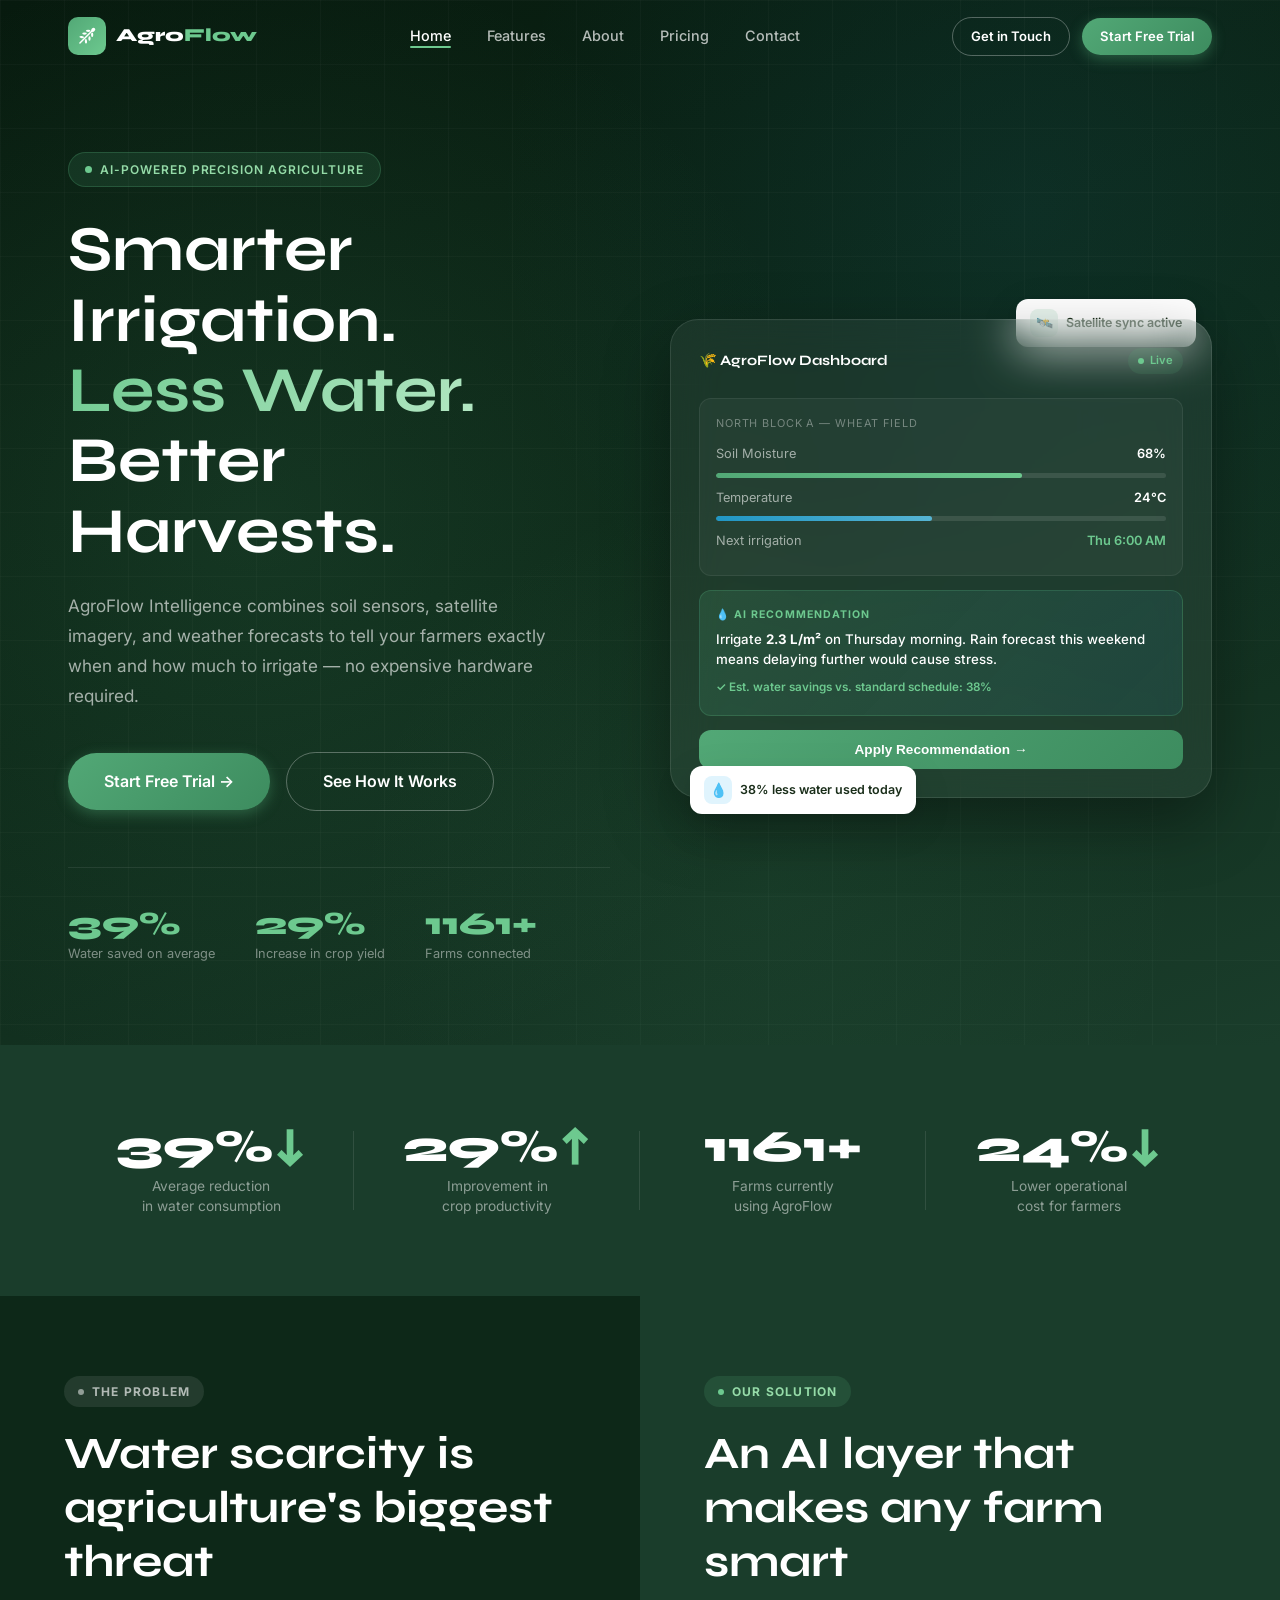
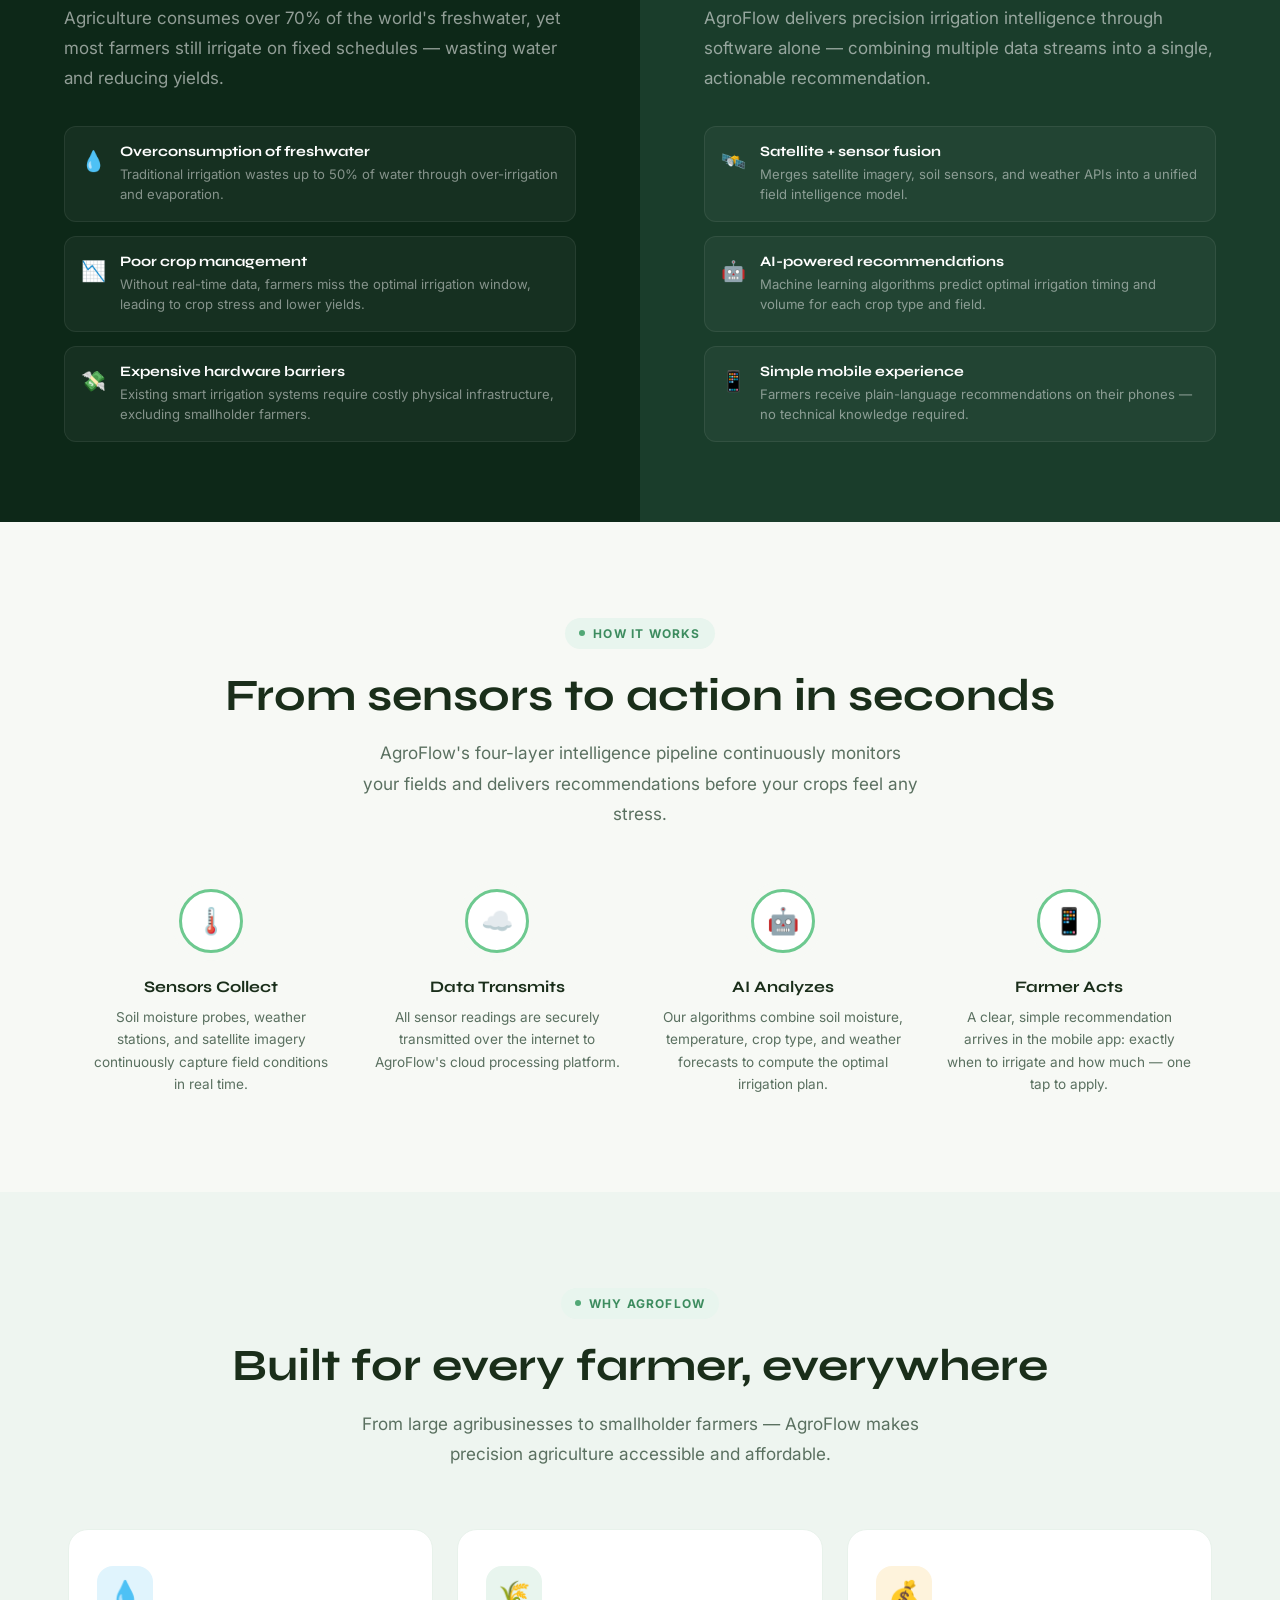
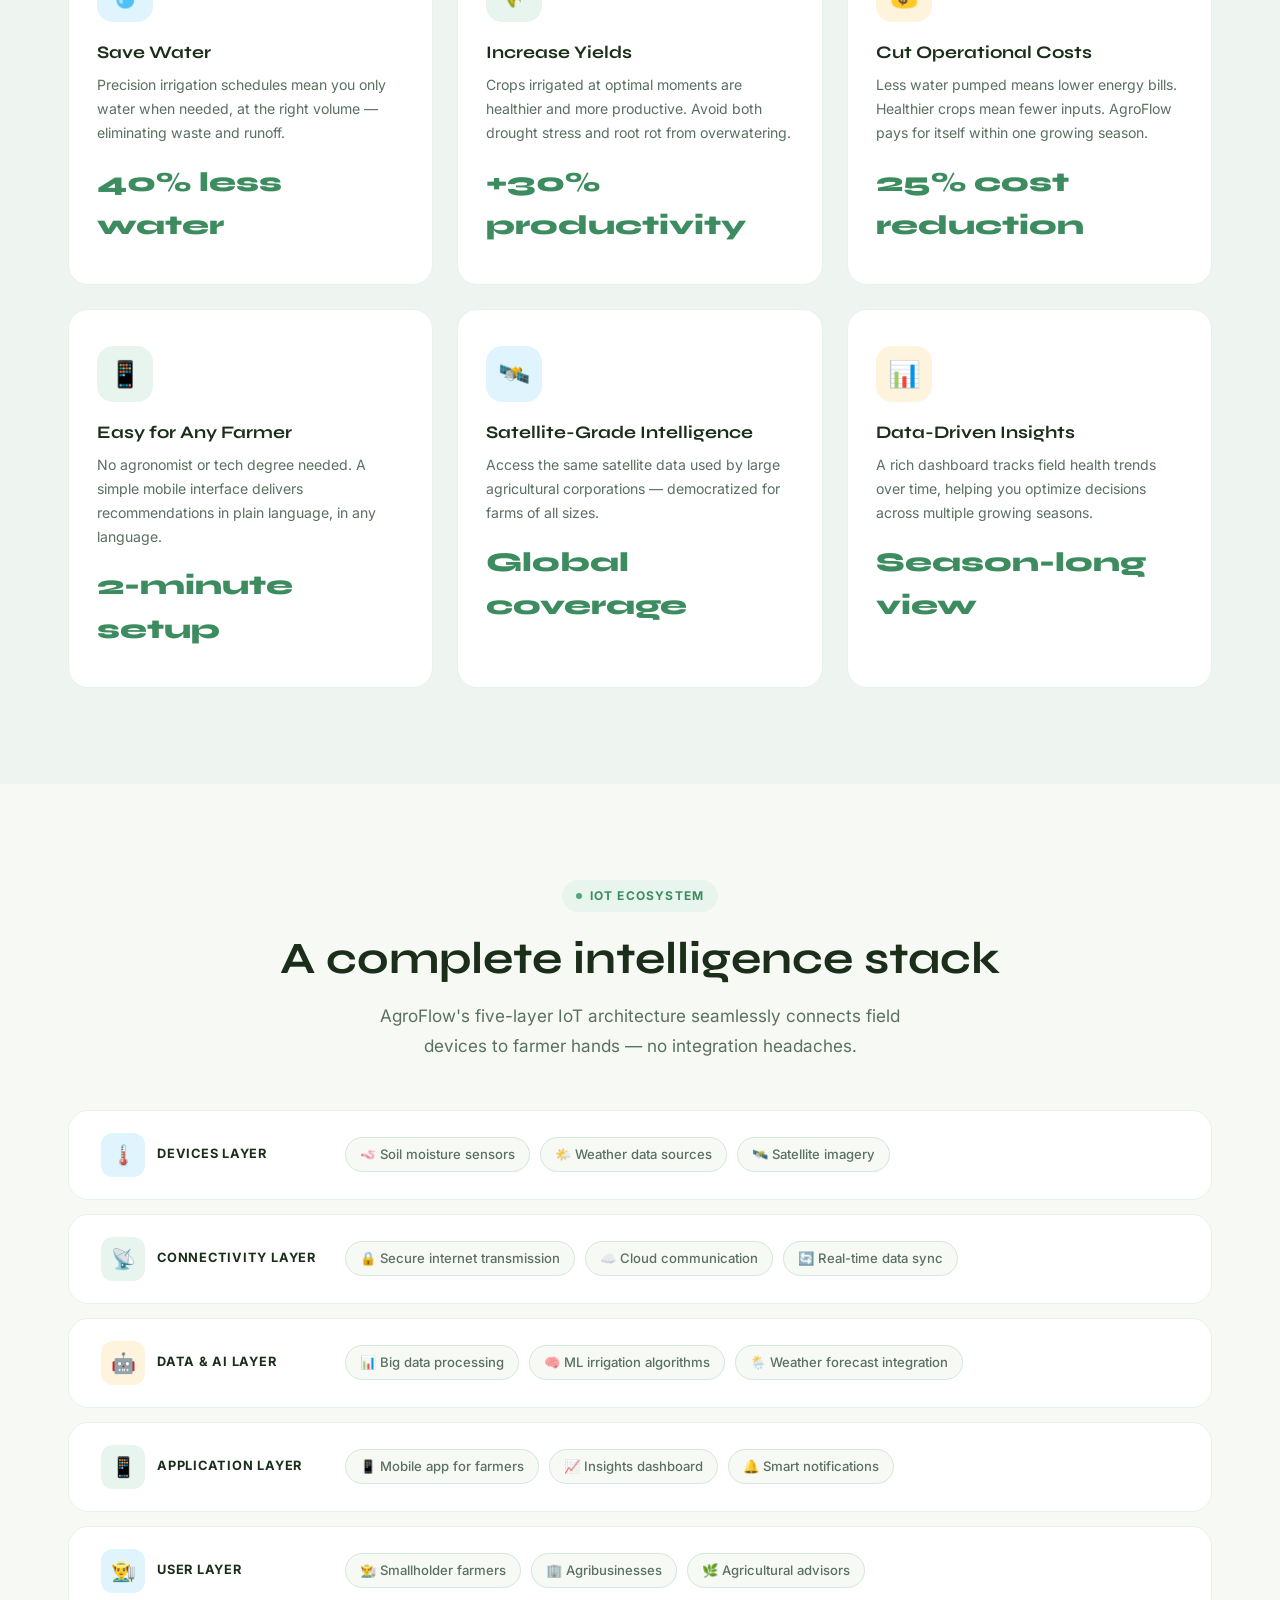
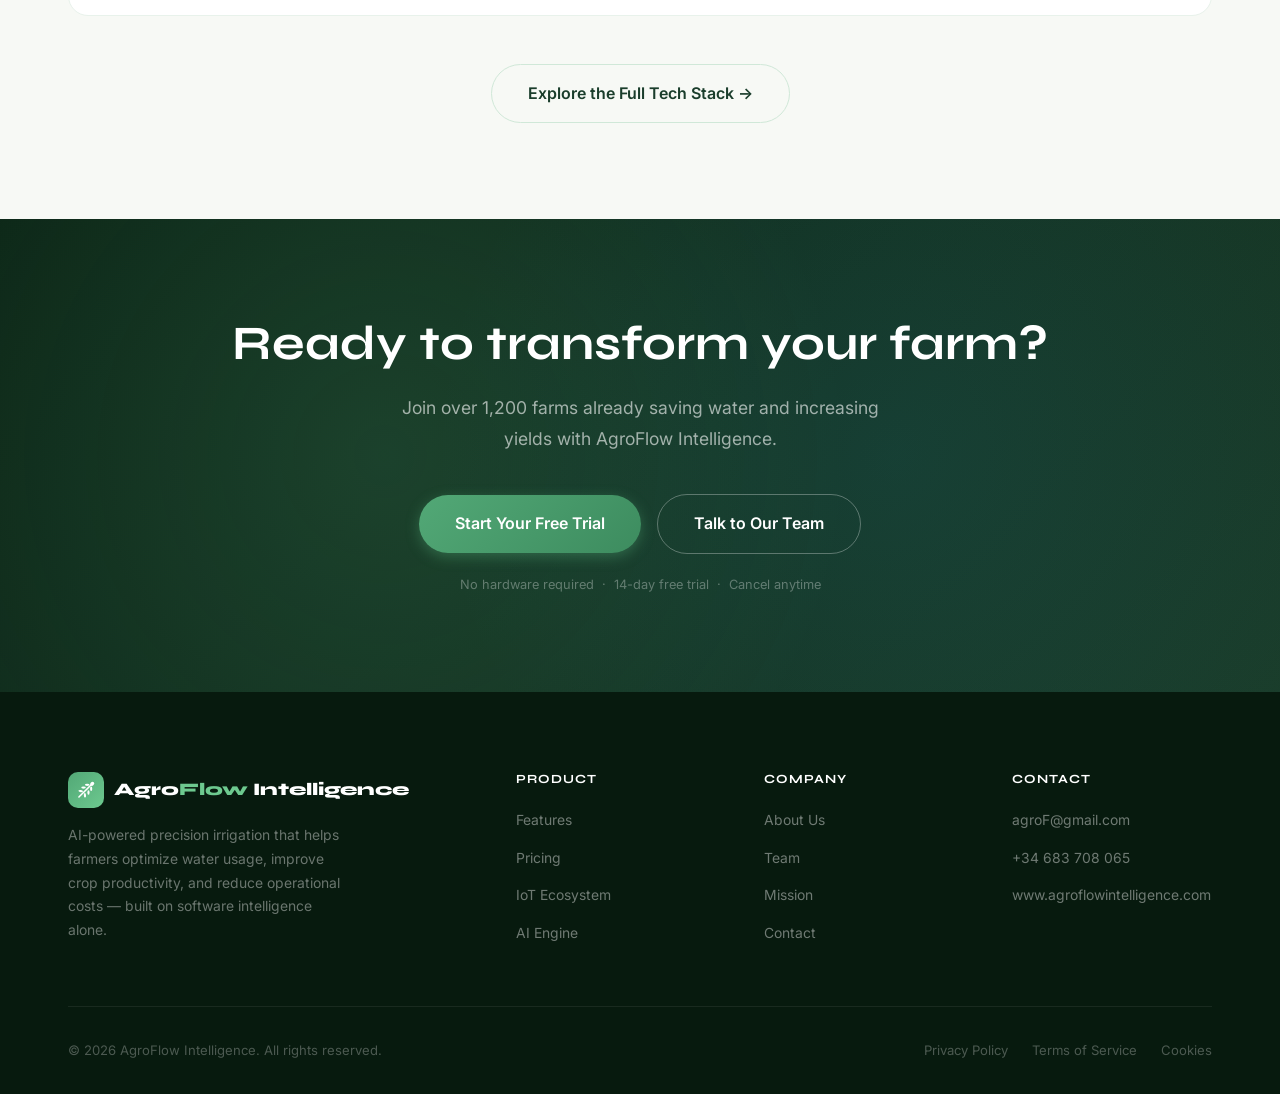
==== index.html @ 47505738 "Add no-cache headers to prevent stale browser caching" ====
<!DOCTYPE html>
<html lang="en">
<head>
  <meta charset="UTF-8" />
  <meta name="viewport" content="width=device-width, initial-scale=1.0" />
  <title>AgroFlow Intelligence — Smarter Irrigation, Better Harvests</title>
  <meta name="description" content="AgroFlow Intelligence uses AI, soil sensors, satellite data and weather forecasts to tell farmers exactly when and how much to irrigate — saving water and maximizing yields." />
  <meta http-equiv="Cache-Control" content="no-cache, no-store, must-revalidate" />
  <meta http-equiv="Pragma" content="no-cache" />
  <meta http-equiv="Expires" content="0" />
  <link rel="preconnect" href="https://fonts.googleapis.com" />
  <link rel="preconnect" href="https://fonts.gstatic.com" crossorigin />
  <link href="https://fonts.googleapis.com/css2?family=Syne:wght@700;800&family=Inter:wght@400;500;600;700&display=swap" rel="stylesheet" />
  <link rel="stylesheet" href="css/main.css" />
  <link rel="stylesheet" href="css/responsive.css" />
</head>
<body>

  <!-- NAVBAR -->
  <nav class="navbar" id="navbar">
    <div class="nav-inner">
      <a href="index.html" class="nav-logo">
        <div class="nav-logo-icon"><svg width="20" height="22" viewBox="0 0 20 22" fill="none" xmlns="http://www.w3.org/2000/svg"><g transform="rotate(45 10 11)"><line x1="10" y1="21" x2="10" y2="3" stroke="white" stroke-width="1.5" stroke-linecap="round"/><ellipse cx="10" cy="2.2" rx="1.8" ry="2.2" fill="white"/><ellipse cx="7.2" cy="6.5" rx="2.3" ry="1.1" transform="rotate(-45 7.2 6.5)" fill="white"/><ellipse cx="12.8" cy="6.5" rx="2.3" ry="1.1" transform="rotate(45 12.8 6.5)" fill="white"/><ellipse cx="6.5" cy="11" rx="2.3" ry="1.1" transform="rotate(-45 6.5 11)" fill="white"/><ellipse cx="13.5" cy="11" rx="2.3" ry="1.1" transform="rotate(45 13.5 11)" fill="white"/><ellipse cx="7" cy="15.5" rx="2.3" ry="1.1" transform="rotate(-40 7 15.5)" fill="white"/><ellipse cx="13" cy="15.5" rx="2.3" ry="1.1" transform="rotate(40 13 15.5)" fill="white"/></g></svg></div>
        <span class="nav-logo-text">Agro<span>Flow</span></span>
      </a>
      <ul class="nav-links" id="nav-links">
        <li><a href="index.html" class="active">Home</a></li>
        <li><a href="pages/features.html">Features</a></li>
        <li><a href="pages/about.html">About</a></li>
        <li><a href="pages/pricing.html">Pricing</a></li>
        <li><a href="pages/contact.html">Contact</a></li>
      </ul>
      <div class="nav-actions">
        <a href="pages/contact.html" class="btn btn-outline btn-sm">Get in Touch</a>
        <a href="pages/pricing.html" class="btn btn-primary btn-sm">Start Free Trial</a>
        <button class="nav-menu-toggle" id="menu-toggle" aria-label="Toggle menu" aria-expanded="false">
          <span></span><span></span><span></span>
        </button>
      </div>
    </div>
  </nav>

  <!-- HERO -->
  <section class="hero">
    <div class="hero-grid-bg"></div>
    <div class="hero-inner">

      <!-- Left: Copy -->
      <div class="hero-content">
        <div class="hero-badge">
          <span class="hero-badge-dot"></span>
          AI-Powered Precision Agriculture
        </div>
        <h1 class="hero-title">
          Smarter Irrigation.<br/>
          <span class="highlight">Less Water.</span><br/>
          Better Harvests.
        </h1>
        <p class="hero-subtitle">
          AgroFlow Intelligence combines soil sensors, satellite imagery, and weather forecasts
          to tell your farmers exactly when and how much to irrigate — no expensive hardware required.
        </p>
        <div class="hero-actions">
          <a href="pages/pricing.html" class="btn btn-primary btn-lg">Start Free Trial →</a>
          <a href="pages/features.html" class="btn btn-outline btn-lg">See How It Works</a>
        </div>
        <div class="hero-stats">
          <div>
            <div class="hero-stat-value"><span data-count="40" data-suffix="%">0%</span></div>
            <div class="hero-stat-label">Water saved on average</div>
          </div>
          <div>
            <div class="hero-stat-value"><span data-count="30" data-suffix="%">0%</span></div>
            <div class="hero-stat-label">Increase in crop yield</div>
          </div>
          <div>
            <div class="hero-stat-value"><span data-count="1200" data-suffix="+">0+</span></div>
            <div class="hero-stat-label">Farms connected</div>
          </div>
        </div>
      </div>

      <!-- Right: Dashboard Mockup -->
      <div class="hero-visual">
        <div class="floating-chip chip-top">
          <div class="chip-icon" style="background:#e8f5ee;">🛰️</div>
          Satellite sync active
        </div>

        <div class="dashboard-card">
          <div class="dashboard-header">
            <span class="dashboard-title">🌾 AgroFlow Dashboard</span>
            <span class="dashboard-live"><span class="live-dot"></span> Live</span>
          </div>

          <div class="dashboard-field">
            <div class="field-name">North Block A — Wheat Field</div>

            <div class="metric-row">
              <span class="metric-label">Soil Moisture</span>
              <span class="metric-value">68%</span>
            </div>
            <div class="progress-bar"><div class="progress-fill" data-width="68%"></div></div>

            <div class="metric-row" style="margin-top:10px;">
              <span class="metric-label">Temperature</span>
              <span class="metric-value">24°C</span>
            </div>
            <div class="progress-bar"><div class="progress-fill blue" data-width="48%"></div></div>

            <div class="metric-row" style="margin-top:10px;">
              <span class="metric-label">Next irrigation</span>
              <span class="metric-value" style="color:var(--green-400);">Thu 6:00 AM</span>
            </div>
          </div>

          <div class="dashboard-recommendation">
            <div class="rec-label">💧 AI Recommendation</div>
            <div class="rec-text">Irrigate <strong>2.3 L/m²</strong> on Thursday morning. Rain forecast this weekend means delaying further would cause stress.</div>
            <span class="rec-savings">✓ Est. water savings vs. standard schedule: 38%</span>
          </div>

          <button class="dashboard-apply-btn">Apply Recommendation →</button>
        </div>

        <div class="floating-chip chip-bottom">
          <div class="chip-icon" style="background:#e0f4fd;">💧</div>
          38% less water used today
        </div>
      </div>

    </div>
  </section>

  <!-- STATS STRIP -->
  <section class="stats-strip">
    <div class="container">
      <div class="stats-grid">
        <div class="stat-item fade-up">
          <div class="stat-number"><span data-count="40" data-suffix="%">40%</span><span class="accent">↓</span></div>
          <div class="stat-description">Average reduction<br/>in water consumption</div>
        </div>
        <div class="stat-item fade-up delay-1">
          <div class="stat-number"><span data-count="30" data-suffix="%">30%</span><span class="accent">↑</span></div>
          <div class="stat-description">Improvement in<br/>crop productivity</div>
        </div>
        <div class="stat-item fade-up delay-2">
          <div class="stat-number"><span data-count="1200" data-suffix="+">1200+</span></div>
          <div class="stat-description">Farms currently<br/>using AgroFlow</div>
        </div>
        <div class="stat-item fade-up delay-3">
          <div class="stat-number"><span data-count="25" data-suffix="%">25%</span><span class="accent">↓</span></div>
          <div class="stat-description">Lower operational<br/>cost for farmers</div>
        </div>
      </div>
    </div>
  </section>

  <!-- PROBLEM / SOLUTION -->
  <div class="problem-solution">
    <div class="problem-side">
      <div class="section-label">The Problem</div>
      <h2>Water scarcity is agriculture's biggest threat</h2>
      <p>Agriculture consumes over 70% of the world's freshwater, yet most farmers still irrigate on fixed schedules — wasting water and reducing yields.</p>
      <ul class="problem-list">
        <li class="problem-item">
          <span class="problem-icon">💧</span>
          <div>
            <h4>Overconsumption of freshwater</h4>
            <p>Traditional irrigation wastes up to 50% of water through over-irrigation and evaporation.</p>
          </div>
        </li>
        <li class="problem-item">
          <span class="problem-icon">📉</span>
          <div>
            <h4>Poor crop management</h4>
            <p>Without real-time data, farmers miss the optimal irrigation window, leading to crop stress and lower yields.</p>
          </div>
        </li>
        <li class="problem-item">
          <span class="problem-icon">💸</span>
          <div>
            <h4>Expensive hardware barriers</h4>
            <p>Existing smart irrigation systems require costly physical infrastructure, excluding smallholder farmers.</p>
          </div>
        </li>
      </ul>
    </div>
    <div class="solution-side">
      <div class="section-label">Our Solution</div>
      <h2>An AI layer that makes any farm smart</h2>
      <p>AgroFlow delivers precision irrigation intelligence through software alone — combining multiple data streams into a single, actionable recommendation.</p>
      <ul class="solution-list">
        <li class="solution-item">
          <span class="problem-icon">🛰️</span>
          <div>
            <h4>Satellite + sensor fusion</h4>
            <p>Merges satellite imagery, soil sensors, and weather APIs into a unified field intelligence model.</p>
          </div>
        </li>
        <li class="solution-item">
          <span class="problem-icon">🤖</span>
          <div>
            <h4>AI-powered recommendations</h4>
            <p>Machine learning algorithms predict optimal irrigation timing and volume for each crop type and field.</p>
          </div>
        </li>
        <li class="solution-item">
          <span class="problem-icon">📱</span>
          <div>
            <h4>Simple mobile experience</h4>
            <p>Farmers receive plain-language recommendations on their phones — no technical knowledge required.</p>
          </div>
        </li>
      </ul>
    </div>
  </div>

  <!-- HOW IT WORKS -->
  <section class="section">
    <div class="container">
      <div class="text-center">
        <div class="section-label">How It Works</div>
        <h2 class="section-title">From sensors to action in seconds</h2>
        <p class="section-subtitle">AgroFlow's four-layer intelligence pipeline continuously monitors your fields and delivers recommendations before your crops feel any stress.</p>
      </div>

      <div class="steps-grid">
        <div class="steps-connector"></div>

        <div class="step-item fade-up">
          <div class="step-number">🌡️</div>
          <h4>Sensors Collect</h4>
          <p>Soil moisture probes, weather stations, and satellite imagery continuously capture field conditions in real time.</p>
        </div>
        <div class="step-item fade-up delay-1">
          <div class="step-number">☁️</div>
          <h4>Data Transmits</h4>
          <p>All sensor readings are securely transmitted over the internet to AgroFlow's cloud processing platform.</p>
        </div>
        <div class="step-item fade-up delay-2">
          <div class="step-number">🤖</div>
          <h4>AI Analyzes</h4>
          <p>Our algorithms combine soil moisture, temperature, crop type, and weather forecasts to compute the optimal irrigation plan.</p>
        </div>
        <div class="step-item fade-up delay-3">
          <div class="step-number">📱</div>
          <h4>Farmer Acts</h4>
          <p>A clear, simple recommendation arrives in the mobile app: exactly when to irrigate and how much — one tap to apply.</p>
        </div>
      </div>
    </div>
  </section>

  <!-- BENEFITS -->
  <section class="section section-alt">
    <div class="container">
      <div class="text-center">
        <div class="section-label">Why AgroFlow</div>
        <h2 class="section-title">Built for every farmer, everywhere</h2>
        <p class="section-subtitle">From large agribusinesses to smallholder farmers — AgroFlow makes precision agriculture accessible and affordable.</p>
      </div>

      <div class="benefits-grid">
        <div class="benefit-card fade-up">
          <div class="benefit-icon bg-blue-light">💧</div>
          <h3>Save Water</h3>
          <p>Precision irrigation schedules mean you only water when needed, at the right volume — eliminating waste and runoff.</p>
          <span class="benefit-stat">40% less water</span>
        </div>
        <div class="benefit-card fade-up delay-1">
          <div class="benefit-icon bg-green-light">🌾</div>
          <h3>Increase Yields</h3>
          <p>Crops irrigated at optimal moments are healthier and more productive. Avoid both drought stress and root rot from overwatering.</p>
          <span class="benefit-stat">+30% productivity</span>
        </div>
        <div class="benefit-card fade-up delay-2">
          <div class="benefit-icon bg-amber-light">💰</div>
          <h3>Cut Operational Costs</h3>
          <p>Less water pumped means lower energy bills. Healthier crops mean fewer inputs. AgroFlow pays for itself within one growing season.</p>
          <span class="benefit-stat">25% cost reduction</span>
        </div>
        <div class="benefit-card fade-up delay-3">
          <div class="benefit-icon bg-green-light">📱</div>
          <h3>Easy for Any Farmer</h3>
          <p>No agronomist or tech degree needed. A simple mobile interface delivers recommendations in plain language, in any language.</p>
          <span class="benefit-stat">2-minute setup</span>
        </div>
        <div class="benefit-card fade-up delay-4">
          <div class="benefit-icon bg-blue-light">🛰️</div>
          <h3>Satellite-Grade Intelligence</h3>
          <p>Access the same satellite data used by large agricultural corporations — democratized for farms of all sizes.</p>
          <span class="benefit-stat">Global coverage</span>
        </div>
        <div class="benefit-card fade-up" style="transition-delay:0.5s;">
          <div class="benefit-icon bg-amber-light">📊</div>
          <h3>Data-Driven Insights</h3>
          <p>A rich dashboard tracks field health trends over time, helping you optimize decisions across multiple growing seasons.</p>
          <span class="benefit-stat">Season-long view</span>
        </div>
      </div>
    </div>
  </section>

  <!-- ECOSYSTEM OVERVIEW -->
  <section class="section">
    <div class="container">
      <div class="text-center">
        <div class="section-label">IoT Ecosystem</div>
        <h2 class="section-title">A complete intelligence stack</h2>
        <p class="section-subtitle">AgroFlow's five-layer IoT architecture seamlessly connects field devices to farmer hands — no integration headaches.</p>
      </div>

      <div class="ecosystem-layers">
        <div class="ecosystem-layer fade-up">
          <div class="layer-badge">
            <div class="layer-icon" style="background:#e0f4fd;">🌡️</div>
            <span class="layer-name">Devices Layer</span>
          </div>
          <div class="layer-items">
            <span class="layer-tag">🪱 Soil moisture sensors</span>
            <span class="layer-tag">🌤️ Weather data sources</span>
            <span class="layer-tag">🛰️ Satellite imagery</span>
          </div>
        </div>
        <div class="ecosystem-layer fade-up delay-1">
          <div class="layer-badge">
            <div class="layer-icon" style="background:#e8f5ee;">📡</div>
            <span class="layer-name">Connectivity Layer</span>
          </div>
          <div class="layer-items">
            <span class="layer-tag">🔒 Secure internet transmission</span>
            <span class="layer-tag">☁️ Cloud communication</span>
            <span class="layer-tag">🔄 Real-time data sync</span>
          </div>
        </div>
        <div class="ecosystem-layer fade-up delay-2">
          <div class="layer-badge">
            <div class="layer-icon" style="background:#fef3dc;">🤖</div>
            <span class="layer-name">Data & AI Layer</span>
          </div>
          <div class="layer-items">
            <span class="layer-tag">📊 Big data processing</span>
            <span class="layer-tag">🧠 ML irrigation algorithms</span>
            <span class="layer-tag">🌦️ Weather forecast integration</span>
          </div>
        </div>
        <div class="ecosystem-layer fade-up delay-3">
          <div class="layer-badge">
            <div class="layer-icon" style="background:#e8f5ee;">📱</div>
            <span class="layer-name">Application Layer</span>
          </div>
          <div class="layer-items">
            <span class="layer-tag">📱 Mobile app for farmers</span>
            <span class="layer-tag">📈 Insights dashboard</span>
            <span class="layer-tag">🔔 Smart notifications</span>
          </div>
        </div>
        <div class="ecosystem-layer fade-up" style="transition-delay:0.4s;">
          <div class="layer-badge">
            <div class="layer-icon" style="background:#e0f4fd;">👨‍🌾</div>
            <span class="layer-name">User Layer</span>
          </div>
          <div class="layer-items">
            <span class="layer-tag">👨‍🌾 Smallholder farmers</span>
            <span class="layer-tag">🏢 Agribusinesses</span>
            <span class="layer-tag">🌿 Agricultural advisors</span>
          </div>
        </div>
      </div>

      <div style="text-align:center; margin-top:48px;">
        <a href="pages/features.html" class="btn btn-outline-dark btn-lg">Explore the Full Tech Stack →</a>
      </div>
    </div>
  </section>

  <!-- CTA -->
  <section class="cta-section">
    <div class="container">
      <h2>Ready to transform your farm?</h2>
      <p class="lead">Join over 1,200 farms already saving water and increasing yields with AgroFlow Intelligence.</p>
      <div class="cta-actions">
        <a href="pages/pricing.html" class="btn btn-primary btn-lg">Start Your Free Trial</a>
        <a href="pages/contact.html" class="btn btn-outline btn-lg">Talk to Our Team</a>
      </div>
      <p class="cta-note">No hardware required &nbsp;·&nbsp; 14-day free trial &nbsp;·&nbsp; Cancel anytime</p>
    </div>
  </section>

  <!-- FOOTER -->
  <footer class="footer">
    <div class="container">
      <div class="footer-grid">
        <div class="footer-brand">
          <div class="footer-brand-logo">
            <div class="footer-brand-icon"><svg width="20" height="22" viewBox="0 0 20 22" fill="none" xmlns="http://www.w3.org/2000/svg"><g transform="rotate(45 10 11)"><line x1="10" y1="21" x2="10" y2="3" stroke="white" stroke-width="1.5" stroke-linecap="round"/><ellipse cx="10" cy="2.2" rx="1.8" ry="2.2" fill="white"/><ellipse cx="7.2" cy="6.5" rx="2.3" ry="1.1" transform="rotate(-45 7.2 6.5)" fill="white"/><ellipse cx="12.8" cy="6.5" rx="2.3" ry="1.1" transform="rotate(45 12.8 6.5)" fill="white"/><ellipse cx="6.5" cy="11" rx="2.3" ry="1.1" transform="rotate(-45 6.5 11)" fill="white"/><ellipse cx="13.5" cy="11" rx="2.3" ry="1.1" transform="rotate(45 13.5 11)" fill="white"/><ellipse cx="7" cy="15.5" rx="2.3" ry="1.1" transform="rotate(-40 7 15.5)" fill="white"/><ellipse cx="13" cy="15.5" rx="2.3" ry="1.1" transform="rotate(40 13 15.5)" fill="white"/></g></svg></div>
            <span class="footer-brand-name">Agro<span>Flow</span> Intelligence</span>
          </div>
          <p>AI-powered precision irrigation that helps farmers optimize water usage, improve crop productivity, and reduce operational costs — built on software intelligence alone.</p>
        </div>
        <div class="footer-col">
          <h5>Product</h5>
          <ul>
            <li><a href="pages/features.html">Features</a></li>
            <li><a href="pages/pricing.html">Pricing</a></li>
            <li><a href="pages/features.html#ecosystem">IoT Ecosystem</a></li>
            <li><a href="pages/features.html#ai">AI Engine</a></li>
          </ul>
        </div>
        <div class="footer-col">
          <h5>Company</h5>
          <ul>
            <li><a href="pages/about.html">About Us</a></li>
            <li><a href="pages/about.html#team">Team</a></li>
            <li><a href="pages/about.html#mission">Mission</a></li>
            <li><a href="pages/contact.html">Contact</a></li>
          </ul>
        </div>
        <div class="footer-col">
          <h5>Contact</h5>
          <ul>
            <li><a href="mailto:agroF@gmail.com">agroF@gmail.com</a></li>
            <li><a href="tel:+34683708065">+34 683 708 065</a></li>
            <li><a href="#">www.agroflowintelligence.com</a></li>
          </ul>
        </div>
      </div>
      <div class="footer-bottom">
        <p>© 2026 AgroFlow Intelligence. All rights reserved.</p>
        <div class="footer-bottom-links">
          <a href="#">Privacy Policy</a>
          <a href="#">Terms of Service</a>
          <a href="#">Cookies</a>
        </div>
      </div>
    </div>
  </footer>

  <script src="js/main.js"></script>
</body>
</html>
---- css/main.css ----
/* ============================================
   AGROFLOW INTELLIGENCE — MAIN STYLESHEET
   ============================================ */

/* 1. RESET & BASE */
*, *::before, *::after { box-sizing: border-box; margin: 0; padding: 0; }
html { scroll-behavior: smooth; font-size: 16px; }
body { font-family: 'Inter', sans-serif; background-color: #f7f9f5; color: #1a2e1a; line-height: 1.6; overflow-x: hidden; }
img { max-width: 100%; display: block; }
a { text-decoration: none; color: inherit; }
ul { list-style: none; }

/* 2. CSS VARIABLES */
:root {
  --green-950: #071a0e;
  --green-900: #0d2818;
  --green-800: #1a3d2b;
  --green-700: #2d6a4a;
  --green-600: #3d8c5f;
  --green-500: #52a876;
  --green-400: #6dc98f;
  --green-300: #95dba8;
  --green-100: #e8f5ee;
  --green-50:  #f0f9f2;
  --blue-700: #1565a8;
  --blue-500: #2196c4;
  --blue-300: #56b4d3;
  --blue-100: #e0f4fd;
  --amber-500: #f5a623;
  --amber-100: #fef3dc;
  --white: #ffffff;
  --bg:    #f7f9f5;
  --bg-alt: #eef5f0;
  --text:       #1a2e1a;
  --text-muted: #5a7060;
  --text-light: #8aa090;
  --border:      #d0e8d8;
  --border-light: #e8f2eb;
  --shadow-sm: 0 1px 3px rgba(0,0,0,0.06), 0 1px 2px rgba(0,0,0,0.04);
  --shadow-md: 0 4px 12px rgba(0,0,0,0.08), 0 2px 4px rgba(0,0,0,0.04);
  --shadow-lg: 0 12px 40px rgba(0,0,0,0.1), 0 4px 12px rgba(0,0,0,0.06);
  --shadow-xl: 0 24px 60px rgba(0,0,0,0.12), 0 8px 20px rgba(0,0,0,0.06);
  --radius-sm: 6px;
  --radius-md: 12px;
  --radius-lg: 20px;
  --radius-xl: 28px;
  --radius-full: 999px;
  --transition: 0.25s ease;
  --transition-slow: 0.4s ease;
  --nav-height: 72px;
  --section-pad: 96px;
}

/* 3. TYPOGRAPHY */
h1, h2, h3, h4, h5, h6 { font-family: 'Syne', 'Montserrat', sans-serif; font-weight: 700; line-height: 1.2; color: var(--text); }
h1 { font-size: clamp(2.2rem, 5vw, 3.8rem); }
h2 { font-size: clamp(1.8rem, 3.5vw, 2.8rem); }
h3 { font-size: clamp(1.1rem, 2vw, 1.5rem); }
h4 { font-size: 1.05rem; }
p  { color: var(--text-muted); font-size: 1.0625rem; line-height: 1.75; }

.section-label {
  display: inline-flex; align-items: center; gap: 8px;
  font-size: 0.75rem; font-weight: 700; letter-spacing: 0.1em; text-transform: uppercase;
  color: var(--green-600); background: var(--green-100);
  padding: 6px 14px; border-radius: var(--radius-full); margin-bottom: 20px;
}
.section-label::before {
  content: ''; width: 6px; height: 6px; border-radius: 50%;
  background: var(--green-500); display: block;
}
.section-title { margin-bottom: 16px; }
.section-subtitle { font-size: 1.075rem; color: var(--text-muted); max-width: 560px; line-height: 1.75; }
.text-center { text-align: center; }
.text-center .section-subtitle { margin-left: auto; margin-right: auto; }

/* 4. LAYOUT */
.container { max-width: 1200px; margin: 0 auto; padding: 0 28px; }
.section { padding: var(--section-pad) 0; }
.section-alt { background: var(--bg-alt); }
.section-dark { background: var(--green-900); }
.grid-2 { display: grid; grid-template-columns: 1fr 1fr; gap: 48px; align-items: center; }
.grid-3 { display: grid; grid-template-columns: repeat(3,1fr); gap: 32px; }
.grid-4 { display: grid; grid-template-columns: repeat(4,1fr); gap: 28px; }
.flex { display: flex; align-items: center; }
.flex-between { display: flex; align-items: center; justify-content: space-between; }
.gap-8  { gap: 8px; }
.gap-16 { gap: 16px; }
.gap-24 { gap: 24px; }
.mb-8   { margin-bottom: 8px; }
.mb-16  { margin-bottom: 16px; }
.mb-24  { margin-bottom: 24px; }
.mb-32  { margin-bottom: 32px; }
.mb-48  { margin-bottom: 48px; }
.mb-60  { margin-bottom: 60px; }
.w-full { width: 100%; }

/* 5. NAVBAR */
.navbar {
  position: fixed; top: 0; left: 0; right: 0; z-index: 1000;
  height: var(--nav-height); display: flex; align-items: center;
  transition: background var(--transition), box-shadow var(--transition);
}
.navbar.scrolled {
  background: rgba(7,26,14,0.96);
  backdrop-filter: blur(16px); -webkit-backdrop-filter: blur(16px);
  box-shadow: 0 1px 0 rgba(255,255,255,0.07);
}
.nav-inner {
  display: flex; align-items: center; justify-content: space-between;
  width: 100%; max-width: 1200px; margin: 0 auto; padding: 0 28px;
}
.nav-logo { display: flex; align-items: center; gap: 10px; }
.nav-logo-icon {
  width: 38px; height: 38px;
  background: linear-gradient(135deg, var(--green-500), var(--green-400));
  border-radius: 10px; display: flex; align-items: center; justify-content: center; font-size: 19px;
}
.nav-logo-text { font-family: 'Syne','Montserrat',sans-serif; font-weight: 800; font-size: 1.15rem; color: var(--white); }
.nav-logo-text span { color: var(--green-400); }
.nav-links { display: flex; align-items: center; gap: 36px; }
.nav-links a {
  color: rgba(255,255,255,0.7); font-size: 0.9rem; font-weight: 500;
  transition: color var(--transition); position: relative;
}
.nav-links a::after {
  content: ''; position: absolute; bottom: -4px; left: 0; right: 0;
  height: 2px; background: var(--green-400);
  transform: scaleX(0); transition: transform var(--transition); border-radius: 1px;
}
.nav-links a:hover { color: var(--white); }
.nav-links a:hover::after, .nav-links a.active::after { transform: scaleX(1); }
.nav-links a.active { color: var(--white); }
.nav-actions { display: flex; align-items: center; gap: 12px; }
.nav-menu-toggle { display: none; flex-direction: column; gap: 5px; cursor: pointer; padding: 4px; }
.nav-menu-toggle span { display: block; width: 24px; height: 2px; background: var(--white); border-radius: 2px; transition: var(--transition); }

/* 6. BUTTONS */
.btn {
  display: inline-flex; align-items: center; justify-content: center; gap: 8px;
  padding: 12px 24px; border-radius: var(--radius-full);
  font-family: 'Inter',sans-serif; font-weight: 600; font-size: 0.9rem;
  cursor: pointer; transition: all var(--transition); border: none; text-decoration: none; white-space: nowrap;
}
.btn-primary {
  background: linear-gradient(135deg, var(--green-500), var(--green-600));
  color: var(--white); box-shadow: 0 4px 14px rgba(82,168,118,0.4);
}
.btn-primary:hover {
  background: linear-gradient(135deg, var(--green-400), var(--green-500));
  box-shadow: 0 6px 20px rgba(82,168,118,0.5); transform: translateY(-1px);
}
.btn-outline {
  background: transparent; color: var(--white); border: 1.5px solid rgba(255,255,255,0.3);
}
.btn-outline:hover { background: rgba(255,255,255,0.08); border-color: rgba(255,255,255,0.55); }
.btn-outline-dark {
  background: transparent; color: var(--green-800); border: 1.5px solid var(--border);
}
.btn-outline-dark:hover { background: var(--green-50); border-color: var(--green-400); color: var(--green-700); }
.btn-dark { background: var(--green-900); color: var(--white); }
.btn-dark:hover { background: var(--green-800); transform: translateY(-1px); }
.btn-lg { padding: 16px 36px; font-size: 1rem; }
.btn-sm { padding: 8px 18px; font-size: 0.82rem; }

/* 7. HERO */
.hero {
  min-height: 100vh;
  background: linear-gradient(160deg, var(--green-950) 0%, var(--green-900) 50%, var(--green-800) 100%);
  display: flex; align-items: center;
  position: relative; overflow: hidden; padding-top: var(--nav-height);
}
.hero::before {
  content: ''; position: absolute; inset: 0;
  background-image:
    radial-gradient(circle at 20% 50%, rgba(82,168,118,0.13) 0%, transparent 50%),
    radial-gradient(circle at 80% 20%, rgba(33,150,196,0.09) 0%, transparent 40%),
    radial-gradient(circle at 60% 85%, rgba(82,168,118,0.07) 0%, transparent 35%);
}
.hero-grid-bg {
  position: absolute; inset: 0;
  background-image:
    linear-gradient(rgba(255,255,255,0.025) 1px, transparent 1px),
    linear-gradient(90deg, rgba(255,255,255,0.025) 1px, transparent 1px);
  background-size: 64px 64px;
}
.hero-inner {
  position: relative; z-index: 2;
  display: grid; grid-template-columns: 1fr 1fr; gap: 60px; align-items: center;
  padding: 80px 28px; max-width: 1200px; margin: 0 auto; width: 100%;
}
.hero-badge {
  display: inline-flex; align-items: center; gap: 8px;
  background: rgba(82,168,118,0.14); border: 1px solid rgba(82,168,118,0.28);
  color: var(--green-300); font-size: 0.75rem; font-weight: 600;
  letter-spacing: 0.08em; text-transform: uppercase;
  padding: 7px 16px; border-radius: var(--radius-full); margin-bottom: 28px;
}
.hero-badge-dot {
  width: 7px; height: 7px; border-radius: 50%; background: var(--green-400);
  animation: pulse-dot 2s infinite;
}
@keyframes pulse-dot {
  0%,100% { opacity:1; transform:scale(1); }
  50%      { opacity:0.5; transform:scale(0.75); }
}
.hero-title { font-size: clamp(2.4rem,5vw,4rem); color: var(--white); line-height: 1.1; margin-bottom: 24px; }
.hero-title .highlight {
  background: linear-gradient(135deg, var(--green-400), #b5e8c4);
  -webkit-background-clip: text; -webkit-text-fill-color: transparent; background-clip: text;
}
.hero-subtitle { font-size: 1.075rem; color: rgba(255,255,255,0.62); line-height: 1.75; margin-bottom: 40px; max-width: 500px; }
.hero-actions { display: flex; align-items: center; gap: 16px; flex-wrap: wrap; }
.hero-stats {
  display: flex; gap: 40px; margin-top: 56px; padding-top: 40px;
  border-top: 1px solid rgba(255,255,255,0.08);
}
.hero-stat-value { font-family: 'Syne','Montserrat',sans-serif; font-size: 2rem; font-weight: 800; color: var(--white); line-height: 1; }
.hero-stat-value span { color: var(--green-400); }
.hero-stat-label { font-size: 0.8rem; color: rgba(255,255,255,0.45); margin-top: 4px; }

/* HERO DASHBOARD */
.hero-visual { position: relative; }
.dashboard-card {
  background: rgba(255,255,255,0.055);
  backdrop-filter: blur(24px); -webkit-backdrop-filter: blur(24px);
  border: 1px solid rgba(255,255,255,0.1);
  border-radius: var(--radius-xl); padding: 28px;
  box-shadow: 0 24px 64px rgba(0,0,0,0.35);
}
.dashboard-header { display: flex; align-items: center; justify-content: space-between; margin-bottom: 24px; }
.dashboard-title { font-family: 'Syne','Montserrat',sans-serif; font-size: 0.9rem; font-weight: 700; color: var(--white); }
.dashboard-live {
  display: flex; align-items: center; gap: 6px; font-size: 0.7rem; font-weight: 600;
  color: var(--green-400); background: rgba(82,168,118,0.15); padding: 4px 10px; border-radius: var(--radius-full);
}
.live-dot { width: 6px; height: 6px; border-radius: 50%; background: var(--green-400); animation: pulse-dot 1.5s infinite; }
.dashboard-field {
  background: rgba(255,255,255,0.04); border: 1px solid rgba(255,255,255,0.07);
  border-radius: var(--radius-md); padding: 16px; margin-bottom: 14px;
}
.field-name { font-size: 0.68rem; text-transform: uppercase; letter-spacing: 0.08em; color: rgba(255,255,255,0.38); margin-bottom: 12px; }
.metric-row { display: flex; align-items: center; justify-content: space-between; margin-bottom: 8px; }
.metric-label { font-size: 0.8rem; color: rgba(255,255,255,0.58); }
.metric-value { font-size: 0.8rem; font-weight: 600; color: var(--white); }
.progress-bar { height: 5px; background: rgba(255,255,255,0.1); border-radius: 3px; overflow: hidden; margin-top: 4px; }
.progress-fill { height: 100%; border-radius: 3px; background: linear-gradient(90deg, var(--green-500), var(--green-400)); }
.progress-fill.blue { background: linear-gradient(90deg, var(--blue-500), var(--blue-300)); }
.dashboard-recommendation {
  background: linear-gradient(135deg, rgba(82,168,118,0.18), rgba(33,150,196,0.1));
  border: 1px solid rgba(82,168,118,0.28); border-radius: var(--radius-md); padding: 16px; margin-bottom: 14px;
}
.rec-label { font-size: 0.66rem; text-transform: uppercase; letter-spacing: 0.1em; color: var(--green-400); font-weight: 700; margin-bottom: 6px; }
.rec-text { font-size: 0.83rem; color: var(--white); font-weight: 500; line-height: 1.5; }
.rec-savings { display: inline-block; margin-top: 8px; font-size: 0.73rem; color: var(--green-400); font-weight: 600; }
.dashboard-apply-btn {
  width: 100%; padding: 12px; background: linear-gradient(135deg, var(--green-500), var(--green-600));
  border: none; border-radius: var(--radius-md); color: var(--white);
  font-size: 0.85rem; font-weight: 600; cursor: pointer; transition: all var(--transition);
}
.dashboard-apply-btn:hover { background: linear-gradient(135deg, var(--green-400), var(--green-500)); transform: translateY(-1px); }

.floating-chip {
  position: absolute; background: var(--white); border-radius: var(--radius-md);
  padding: 10px 14px; box-shadow: var(--shadow-lg);
  font-size: 0.78rem; font-weight: 600; color: var(--text);
  display: flex; align-items: center; gap: 8px; animation: float 4s ease-in-out infinite;
}
.chip-icon {
  width: 28px; height: 28px; border-radius: 8px;
  display: flex; align-items: center; justify-content: center; font-size: 14px;
}
.chip-top { top: -20px; right: 16px; animation-delay: 0s; }
.chip-bottom { bottom: -16px; left: 20px; animation-delay: 2s; }
@keyframes float {
  0%,100% { transform: translateY(0); }
  50%      { transform: translateY(-8px); }
}

/* 8. STATS STRIP */
.stats-strip { background: var(--green-800); padding: 60px 0; }
.stats-grid { display: grid; grid-template-columns: repeat(4,1fr); }
.stat-item { text-align: center; padding: 20px 0; position: relative; }
.stat-item:not(:last-child)::after {
  content: ''; position: absolute; right: 0; top: 20%; height: 60%;
  width: 1px; background: rgba(255,255,255,0.1);
}
.stat-number { font-family: 'Syne','Montserrat',sans-serif; font-size: 2.8rem; font-weight: 800; color: var(--white); line-height: 1; margin-bottom: 8px; }
.stat-number .accent { color: var(--green-400); }
.stat-description { font-size: 0.86rem; color: rgba(255,255,255,0.5); line-height: 1.4; }

/* 9. PROBLEM / SOLUTION */
.problem-solution { display: grid; grid-template-columns: 1fr 1fr; }
.problem-side { background: var(--green-900); padding: 80px 64px; }
.solution-side { background: var(--green-800); padding: 80px 64px; }
.problem-side .section-label { background: rgba(255,255,255,0.09); color: rgba(255,255,255,0.65); }
.problem-side .section-label::before { background: rgba(255,255,255,0.5); }
.solution-side .section-label { background: rgba(82,168,118,0.18); color: var(--green-300); }
.solution-side .section-label::before { background: var(--green-400); }
.problem-side h2, .solution-side h2 { color: var(--white); margin-bottom: 16px; }
.problem-side > p, .solution-side > p { color: rgba(255,255,255,0.55); margin-bottom: 32px; }
.problem-list, .solution-list { display: flex; flex-direction: column; gap: 14px; }
.problem-item, .solution-item {
  display: flex; align-items: flex-start; gap: 14px;
  padding: 16px; border-radius: var(--radius-md);
  background: rgba(255,255,255,0.04); border: 1px solid rgba(255,255,255,0.07);
  transition: all var(--transition);
}
.problem-item:hover, .solution-item:hover { background: rgba(255,255,255,0.07); border-color: rgba(255,255,255,0.12); }
.problem-icon { font-size: 20px; flex-shrink: 0; margin-top: 2px; }
.problem-item h4, .solution-item h4 { color: var(--white); font-size: 0.9rem; margin-bottom: 4px; }
.problem-item p, .solution-item p { font-size: 0.82rem; color: rgba(255,255,255,0.48); line-height: 1.55; margin-bottom: 0; }

/* 10. HOW IT WORKS */
.steps-grid {
  display: grid; grid-template-columns: repeat(4,1fr); position: relative; margin-top: 60px;
}
.steps-connector {
  position: absolute; top: 32px; left: 12.5%; right: 12.5%; height: 2px;
  background: linear-gradient(90deg, var(--green-400), var(--blue-400)); z-index: 0;
}
.step-item { text-align: center; padding: 0 20px; position: relative; z-index: 1; }
.step-number {
  width: 64px; height: 64px; border-radius: 50%;
  background: var(--white); border: 3px solid var(--green-400);
  display: flex; align-items: center; justify-content: center;
  font-size: 26px; margin: 0 auto 24px;
  box-shadow: 0 0 0 8px var(--bg);
  transition: all var(--transition-slow);
}
.step-item:hover .step-number { background: var(--green-500); border-color: var(--green-500); transform: scale(1.1); }
.step-item h4 { margin-bottom: 10px; color: var(--text); font-size: 1rem; }
.step-item p { font-size: 0.85rem; color: var(--text-muted); line-height: 1.65; }

/* 11. ECOSYSTEM LAYERS */
.ecosystem-layers { display: flex; flex-direction: column; gap: 14px; margin-top: 48px; }
.ecosystem-layer {
  display: grid; grid-template-columns: 220px 1fr; align-items: center; gap: 24px;
  background: var(--white); border: 1px solid var(--border-light);
  border-radius: var(--radius-lg); padding: 22px 32px; transition: all var(--transition);
}
.ecosystem-layer:hover {
  border-color: var(--green-400); box-shadow: var(--shadow-md); transform: translateX(6px);
}
.layer-badge { display: flex; align-items: center; gap: 12px; }
.layer-icon {
  width: 44px; height: 44px; border-radius: var(--radius-md);
  display: flex; align-items: center; justify-content: center; font-size: 20px; flex-shrink: 0;
}
.layer-name { font-size: 0.8rem; font-weight: 700; color: var(--text); text-transform: uppercase; letter-spacing: 0.06em; }
.layer-items { display: flex; gap: 10px; flex-wrap: wrap; }
.layer-tag {
  display: inline-flex; align-items: center; gap: 6px;
  background: var(--bg); border: 1px solid var(--border);
  padding: 6px 14px; border-radius: var(--radius-full);
  font-size: 0.82rem; color: var(--text-muted); font-weight: 500;
}

/* 12. BENEFIT CARDS */
.benefits-grid { display: grid; grid-template-columns: repeat(3,1fr); gap: 24px; margin-top: 60px; }
.benefit-card {
  background: var(--white); border: 1px solid var(--border-light);
  border-radius: var(--radius-lg); padding: 36px 28px; transition: all var(--transition-slow);
}
.benefit-card:hover { border-color: var(--green-400); box-shadow: var(--shadow-lg); transform: translateY(-6px); }
.benefit-icon {
  width: 56px; height: 56px; border-radius: 16px;
  display: flex; align-items: center; justify-content: center;
  font-size: 26px; margin-bottom: 20px;
}
.bg-green-light  { background: var(--green-100); }
.bg-blue-light   { background: var(--blue-100); }
.bg-amber-light  { background: var(--amber-100); }
.benefit-card h3 { font-size: 1.1rem; margin-bottom: 10px; }
.benefit-card p  { font-size: 0.88rem; line-height: 1.7; }
.benefit-stat { display: block; margin-top: 16px; font-size: 1.7rem; font-weight: 800; color: var(--green-600); font-family: 'Syne','Montserrat',sans-serif; }

/* 13. CTA SECTION */
.cta-section {
  background: linear-gradient(135deg, var(--green-900) 0%, var(--green-800) 100%);
  position: relative; overflow: hidden; padding: var(--section-pad) 0; text-align: center;
}
.cta-section::before {
  content: ''; position: absolute; inset: 0;
  background:
    radial-gradient(circle at 30% 50%, rgba(82,168,118,0.15) 0%, transparent 50%),
    radial-gradient(circle at 70% 50%, rgba(33,150,196,0.1) 0%, transparent 50%);
}
.cta-section .container { position: relative; z-index: 2; }
.cta-section h2 { color: var(--white); font-size: clamp(2rem,4vw,3rem); margin-bottom: 20px; }
.cta-section .lead { color: rgba(255,255,255,0.6); font-size: 1.1rem; margin-bottom: 40px; max-width: 500px; margin-left: auto; margin-right: auto; }
.cta-actions { display: flex; align-items: center; justify-content: center; gap: 16px; flex-wrap: wrap; }
.cta-note { margin-top: 20px; font-size: 0.8rem; color: rgba(255,255,255,0.32); }

/* 14. PRICING */
.pricing-grid { display: grid; grid-template-columns: repeat(3,1fr); gap: 28px; margin-top: 60px; align-items: start; }
.pricing-card {
  background: var(--white); border: 1px solid var(--border-light);
  border-radius: var(--radius-xl); padding: 40px 32px; position: relative; transition: all var(--transition-slow);
}
.pricing-card:hover { box-shadow: var(--shadow-xl); transform: translateY(-4px); }
.pricing-card.featured {
  border-color: var(--green-500);
  box-shadow: 0 0 0 3px rgba(82,168,118,0.14), var(--shadow-lg);
  transform: scale(1.04);
}
.pricing-card.featured:hover { transform: scale(1.04) translateY(-4px); }
.pricing-badge {
  position: absolute; top: -14px; left: 50%; transform: translateX(-50%);
  background: linear-gradient(135deg, var(--green-500), var(--green-600));
  color: var(--white); font-size: 0.7rem; font-weight: 700; letter-spacing: 0.08em;
  text-transform: uppercase; padding: 5px 16px; border-radius: var(--radius-full);
  box-shadow: 0 4px 12px rgba(82,168,118,0.4); white-space: nowrap;
}
.pricing-tier { font-size: 0.75rem; font-weight: 700; letter-spacing: 0.1em; text-transform: uppercase; color: var(--green-600); margin-bottom: 10px; }
.pricing-name { font-size: 1.5rem; font-weight: 800; color: var(--text); margin-bottom: 8px; }
.pricing-desc { font-size: 0.87rem; color: var(--text-muted); margin-bottom: 28px; line-height: 1.55; }
.pricing-price { margin-bottom: 28px; padding-bottom: 28px; border-bottom: 1px solid var(--border-light); }
.price-amount { font-family: 'Inter', sans-serif; font-size: 3rem; font-weight: 800; color: var(--text); line-height: 1; letter-spacing: -0.03em; font-variant-numeric: tabular-nums; }
.price-currency { font-family: 'Inter', sans-serif; font-size: 1.3rem; vertical-align: top; margin-top: 10px; display: inline-block; color: var(--text-muted); font-weight: 500; }
.price-period { font-size: 0.85rem; color: var(--text-muted); margin-top: 4px; }
.pricing-features { display: flex; flex-direction: column; gap: 12px; margin-bottom: 32px; }
.pricing-feature { display: flex; align-items: flex-start; gap: 10px; font-size: 0.87rem; color: var(--text-muted); }
.feature-check {
  width: 18px; height: 18px; border-radius: 50%; background: var(--green-100); color: var(--green-600);
  display: flex; align-items: center; justify-content: center; font-size: 9px; flex-shrink: 0; margin-top: 1px;
}
.pricing-card.featured .feature-check { background: linear-gradient(135deg, var(--green-500), var(--green-600)); color: var(--white); }
.feature-x {
  width: 18px; height: 18px; border-radius: 50%; background: var(--bg-alt); color: var(--text-light);
  display: flex; align-items: center; justify-content: center; font-size: 9px; flex-shrink: 0; margin-top: 1px;
}

/* 15. PAGE HERO (inner pages) */
.page-hero {
  background: linear-gradient(160deg, var(--green-950), var(--green-900));
  padding: calc(var(--nav-height) + 80px) 0 80px;
  position: relative; overflow: hidden;
}
.page-hero::before {
  content: ''; position: absolute; inset: 0;
  background-image:
    linear-gradient(rgba(255,255,255,0.02) 1px, transparent 1px),
    linear-gradient(90deg, rgba(255,255,255,0.02) 1px, transparent 1px);
  background-size: 64px 64px;
}
.page-hero .container { position: relative; z-index: 2; }
.page-hero-label {
  display: inline-flex; align-items: center; gap: 8px;
  font-size: 0.75rem; font-weight: 700; letter-spacing: 0.1em; text-transform: uppercase;
  color: var(--green-400); background: rgba(82,168,118,0.14);
  border: 1px solid rgba(82,168,118,0.25); padding: 6px 14px;
  border-radius: var(--radius-full); margin-bottom: 20px;
}
.page-hero h1 { color: var(--white); margin-bottom: 20px; }
.page-hero p { color: rgba(255,255,255,0.58); font-size: 1.1rem; max-width: 540px; }

/* 16. TEAM */
.team-grid { display: grid; grid-template-columns: repeat(4,1fr); gap: 24px; margin-top: 60px; }
.team-card { text-align: center; background: var(--white); border: 1px solid var(--border-light); border-radius: var(--radius-lg); padding: 32px 20px; transition: all var(--transition-slow); }
.team-card:hover { border-color: var(--green-400); box-shadow: var(--shadow-md); transform: translateY(-4px); }
.team-avatar {
  width: 80px; height: 80px; border-radius: 50%; margin: 0 auto 16px;
  display: flex; align-items: center; justify-content: center;
  font-family: 'Syne','Montserrat',sans-serif; font-size: 1.6rem; font-weight: 800; color: var(--white);
}
.team-card h4 { font-size: 1rem; margin-bottom: 4px; }
.team-card p { font-size: 0.82rem; margin-bottom: 0; }

/* 17. OBJECTIVES */
.objectives-grid { display: grid; grid-template-columns: repeat(3,1fr); gap: 24px; margin-top: 48px; }
.objective-card {
  background: var(--white); border: 1px solid var(--border-light);
  border-radius: var(--radius-lg); padding: 36px 24px; text-align: center; transition: all var(--transition-slow);
}
.objective-card:hover { border-color: var(--green-400); box-shadow: var(--shadow-lg); transform: translateY(-6px); }
.objective-number { font-family: 'Syne','Montserrat',sans-serif; font-size: 3rem; font-weight: 800; color: var(--green-400); line-height: 1; margin-bottom: 8px; }
.objective-card h3 { font-size: 1rem; margin-bottom: 10px; }
.objective-card p { font-size: 0.85rem; }

/* 18. CONTACT */
.contact-grid { display: grid; grid-template-columns: 1fr 1.6fr; gap: 60px; align-items: start; margin-top: 60px; }
.contact-info h3 { margin-bottom: 12px; }
.contact-info > p { margin-bottom: 32px; }
.contact-detail { display: flex; align-items: flex-start; gap: 16px; margin-bottom: 24px; }
.contact-detail-icon {
  width: 44px; height: 44px; border-radius: var(--radius-md);
  background: var(--green-100); display: flex; align-items: center;
  justify-content: center; font-size: 18px; flex-shrink: 0;
}
.contact-detail h4 { font-size: 0.78rem; text-transform: uppercase; letter-spacing: 0.06em; color: var(--text-muted); margin-bottom: 4px; }
.contact-detail p { font-size: 0.92rem; color: var(--text); margin-bottom: 0; }
.contact-form { background: var(--white); border: 1px solid var(--border-light); border-radius: var(--radius-xl); padding: 40px; box-shadow: var(--shadow-sm); }
.form-row { display: grid; grid-template-columns: 1fr 1fr; gap: 20px; }
.form-group { margin-bottom: 20px; }
.form-group label { display: block; font-size: 0.82rem; font-weight: 600; color: var(--text); margin-bottom: 8px; }
.form-group input,
.form-group textarea,
.form-group select {
  width: 100%; padding: 12px 16px;
  border: 1.5px solid var(--border); border-radius: var(--radius-md);
  font-family: 'Inter',sans-serif; font-size: 0.92rem; color: var(--text);
  background: var(--bg); transition: all var(--transition); outline: none; resize: none;
}
.form-group input:focus,
.form-group textarea:focus,
.form-group select:focus {
  border-color: var(--green-500); background: var(--white);
  box-shadow: 0 0 0 4px rgba(82,168,118,0.12);
}
.form-group textarea { height: 130px; }
.form-note { font-size: 0.8rem; color: var(--text-light); margin-top: 4px; }

/* 19. FEATURES PAGE */
.features-hero-detail {
  display: grid; grid-template-columns: 1fr 1fr; gap: 48px;
  align-items: center; margin-top: 60px;
}
.feature-detail-card {
  background: var(--white); border: 1px solid var(--border-light);
  border-radius: var(--radius-lg); padding: 32px; transition: all var(--transition-slow);
}
.feature-detail-card:hover { border-color: var(--green-400); box-shadow: var(--shadow-lg); transform: translateY(-4px); }
.feature-detail-icon {
  width: 52px; height: 52px; border-radius: var(--radius-md);
  display: flex; align-items: center; justify-content: center;
  font-size: 24px; margin-bottom: 20px;
}
.feature-detail-card h3 { font-size: 1.1rem; margin-bottom: 10px; }
.feature-detail-card p { font-size: 0.88rem; line-height: 1.7; margin-bottom: 16px; }
.feature-tags { display: flex; flex-wrap: wrap; gap: 8px; }
.feature-tag {
  background: var(--green-100); color: var(--green-700);
  padding: 4px 12px; border-radius: var(--radius-full);
  font-size: 0.75rem; font-weight: 600;
}
.tech-stack-grid { display: grid; grid-template-columns: repeat(2,1fr); gap: 20px; margin-top: 48px; }
.tech-item {
  background: var(--white); border: 1px solid var(--border-light);
  border-radius: var(--radius-md); padding: 20px; display: flex;
  align-items: flex-start; gap: 14px; transition: all var(--transition);
}
.tech-item:hover { border-color: var(--green-400); box-shadow: var(--shadow-sm); }
.tech-icon { font-size: 22px; flex-shrink: 0; }
.tech-item h4 { font-size: 0.9rem; margin-bottom: 4px; }
.tech-item p { font-size: 0.82rem; line-height: 1.55; margin-bottom: 0; }

/* 20. FOOTER */
.footer { background: var(--green-950); padding: 80px 0 32px; }
.footer-grid { display: grid; grid-template-columns: 2fr 1fr 1fr 1fr; gap: 48px; margin-bottom: 60px; }
.footer-brand-logo { display: flex; align-items: center; gap: 10px; margin-bottom: 16px; }
.footer-brand-icon {
  width: 36px; height: 36px; background: linear-gradient(135deg, var(--green-500), var(--green-400));
  border-radius: 10px; display: flex; align-items: center; justify-content: center; font-size: 18px;
}
.footer-brand-name { font-family: 'Syne','Montserrat',sans-serif; font-weight: 800; font-size: 1.1rem; color: var(--white); }
.footer-brand-name span { color: var(--green-400); }
.footer-brand p { color: rgba(255,255,255,0.4); font-size: 0.87rem; line-height: 1.7; max-width: 280px; }
.footer-col h5 { color: var(--white); font-size: 0.78rem; font-weight: 700; letter-spacing: 0.08em; text-transform: uppercase; margin-bottom: 20px; }
.footer-col ul { display: flex; flex-direction: column; gap: 12px; }
.footer-col ul li a { color: rgba(255,255,255,0.42); font-size: 0.87rem; transition: color var(--transition); }
.footer-col ul li a:hover { color: var(--green-400); }
.footer-bottom { border-top: 1px solid rgba(255,255,255,0.07); padding-top: 32px; display: flex; align-items: center; justify-content: space-between; }
.footer-bottom p { color: rgba(255,255,255,0.28); font-size: 0.82rem; }
.footer-bottom-links { display: flex; gap: 24px; }
.footer-bottom-links a { color: rgba(255,255,255,0.28); font-size: 0.82rem; transition: color var(--transition); }
.footer-bottom-links a:hover { color: rgba(255,255,255,0.55); }

/* 21. ANIMATIONS */
.fade-up { opacity: 0; transform: translateY(28px); transition: opacity 0.6s ease, transform 0.6s ease; }
.fade-up.visible { opacity: 1; transform: translateY(0); }
.delay-1 { transition-delay: 0.1s; }
.delay-2 { transition-delay: 0.2s; }
.delay-3 { transition-delay: 0.3s; }
.delay-4 { transition-delay: 0.4s; }
.delay-5 { transition-delay: 0.5s; }

/* 22. SUCCESS STATE */
.form-success {
  display: none; text-align: center; padding: 40px;
  background: var(--green-100); border-radius: var(--radius-lg); color: var(--green-800);
}
.form-success.show { display: block; }
.success-icon { font-size: 3rem; margin-bottom: 16px; }
---- css/responsive.css ----
/* ============================================
   AGROFLOW INTELLIGENCE — RESPONSIVE STYLES
   ============================================ */

/* TABLET — 1024px and below */
@media (max-width: 1024px) {
  :root { --section-pad: 72px; }

  .hero-inner { grid-template-columns: 1fr; gap: 48px; padding: 60px 28px; }
  .hero-visual { max-width: 480px; margin: 0 auto; }

  .grid-2 { grid-template-columns: 1fr; gap: 40px; }
  .grid-4 { grid-template-columns: repeat(2, 1fr); }

  .stats-grid { grid-template-columns: repeat(2, 1fr); }
  .stat-item:nth-child(2)::after { display: none; }

  .problem-solution { grid-template-columns: 1fr; }
  .problem-side, .solution-side { padding: 60px 40px; }

  .steps-grid { grid-template-columns: repeat(2, 1fr); gap: 48px; }
  .steps-connector { display: none; }
  .step-number { box-shadow: 0 0 0 6px var(--bg); }

  .benefits-grid { grid-template-columns: repeat(2, 1fr); }

  .pricing-grid { grid-template-columns: 1fr; max-width: 480px; margin-left: auto; margin-right: auto; }
  .pricing-card.featured { transform: none; }
  .pricing-card.featured:hover { transform: translateY(-4px); }

  .footer-grid { grid-template-columns: 1fr 1fr; gap: 36px; }
  .footer-brand { grid-column: 1 / -1; }

  .team-grid { grid-template-columns: repeat(2, 1fr); }
  .objectives-grid { grid-template-columns: repeat(2, 1fr); }

  .contact-grid { grid-template-columns: 1fr; gap: 40px; }

  .ecosystem-layer { grid-template-columns: 1fr; gap: 14px; }
  .layer-badge { flex-direction: row; }

  .features-hero-detail { grid-template-columns: 1fr; }
  .tech-stack-grid { grid-template-columns: 1fr; }
}

/* MOBILE — 768px and below */
@media (max-width: 768px) {
  :root {
    --nav-height: 64px;
    --section-pad: 56px;
  }

  /* Nav */
  .nav-links {
    display: none; flex-direction: column; gap: 0;
    position: fixed; top: var(--nav-height); left: 0; right: 0; bottom: 0;
    background: var(--green-950); padding: 24px 28px;
    overflow-y: auto; z-index: 999;
    transition: opacity var(--transition), transform var(--transition);
    opacity: 0; pointer-events: none; transform: translateX(100%);
  }
  .nav-links.open { display: flex; opacity: 1; pointer-events: all; transform: translateX(0); }
  .nav-links a { color: rgba(255,255,255,0.7); font-size: 1.2rem; padding: 16px 0; border-bottom: 1px solid rgba(255,255,255,0.07); }
  .nav-links a:hover { color: var(--white); }
  .nav-links a::after { display: none; }

  .nav-actions .btn { display: none; }
  .nav-menu-toggle { display: flex; }

  /* Hero */
  .hero-inner { grid-template-columns: 1fr; padding: 48px 20px 60px; }
  .hero-title { font-size: clamp(2rem, 8vw, 2.8rem); }
  .hero-subtitle { font-size: 1rem; }
  .hero-actions { flex-direction: column; align-items: flex-start; }
  .hero-actions .btn { width: 100%; justify-content: center; }
  .hero-stats { flex-direction: row; flex-wrap: wrap; gap: 24px; }
  .hero-stat-value { font-size: 1.6rem; }
  .floating-chip { display: none; }

  /* Stats */
  .stats-grid { grid-template-columns: repeat(2, 1fr); }
  .stat-item::after { display: none; }
  .stat-number { font-size: 2.2rem; }

  /* Cards and grids */
  .grid-2, .grid-3, .grid-4 { grid-template-columns: 1fr; }
  .steps-grid { grid-template-columns: 1fr; }
  .benefits-grid { grid-template-columns: 1fr; }
  .objectives-grid { grid-template-columns: 1fr; }
  .team-grid { grid-template-columns: repeat(2, 1fr); }
  .pricing-grid { grid-template-columns: 1fr; max-width: 100%; }

  /* Problem / Solution */
  .problem-side, .solution-side { padding: 48px 24px; }

  /* Ecosystem */
  .ecosystem-layer { padding: 18px 20px; }
  .layer-items { gap: 8px; }
  .layer-tag { font-size: 0.78rem; padding: 5px 10px; }

  /* Footer */
  .footer-grid { grid-template-columns: 1fr; gap: 32px; }
  .footer-brand { grid-column: auto; }
  .footer-bottom { flex-direction: column; gap: 16px; text-align: center; }
  .footer-bottom-links { justify-content: center; }

  /* Contact */
  .form-row { grid-template-columns: 1fr; }
  .contact-form { padding: 24px; }

  /* General */
  .container { padding: 0 20px; }
  .section-subtitle { font-size: 0.95rem; }
  h2 { font-size: clamp(1.5rem, 6vw, 2rem); }

  /* Feature tags mobile */
  .feature-tags { gap: 6px; }

  /* CTA actions */
  .cta-actions { flex-direction: column; }
  .cta-actions .btn { width: 100%; max-width: 300px; }
}

/* SMALL MOBILE — 480px and below */
@media (max-width: 480px) {
  .hero-badge { font-size: 0.68rem; }
  .hero-title { font-size: 1.9rem; }
  .hero-stats { flex-direction: column; gap: 16px; border-top: none; padding-top: 24px; margin-top: 32px; }
  .stat-item { padding: 0; }
  .stat-item::after { display: none; }
  .team-grid { grid-template-columns: 1fr 1fr; }
  .dashboard-card { padding: 20px; }
  .btn-lg { padding: 14px 24px; font-size: 0.95rem; }
}
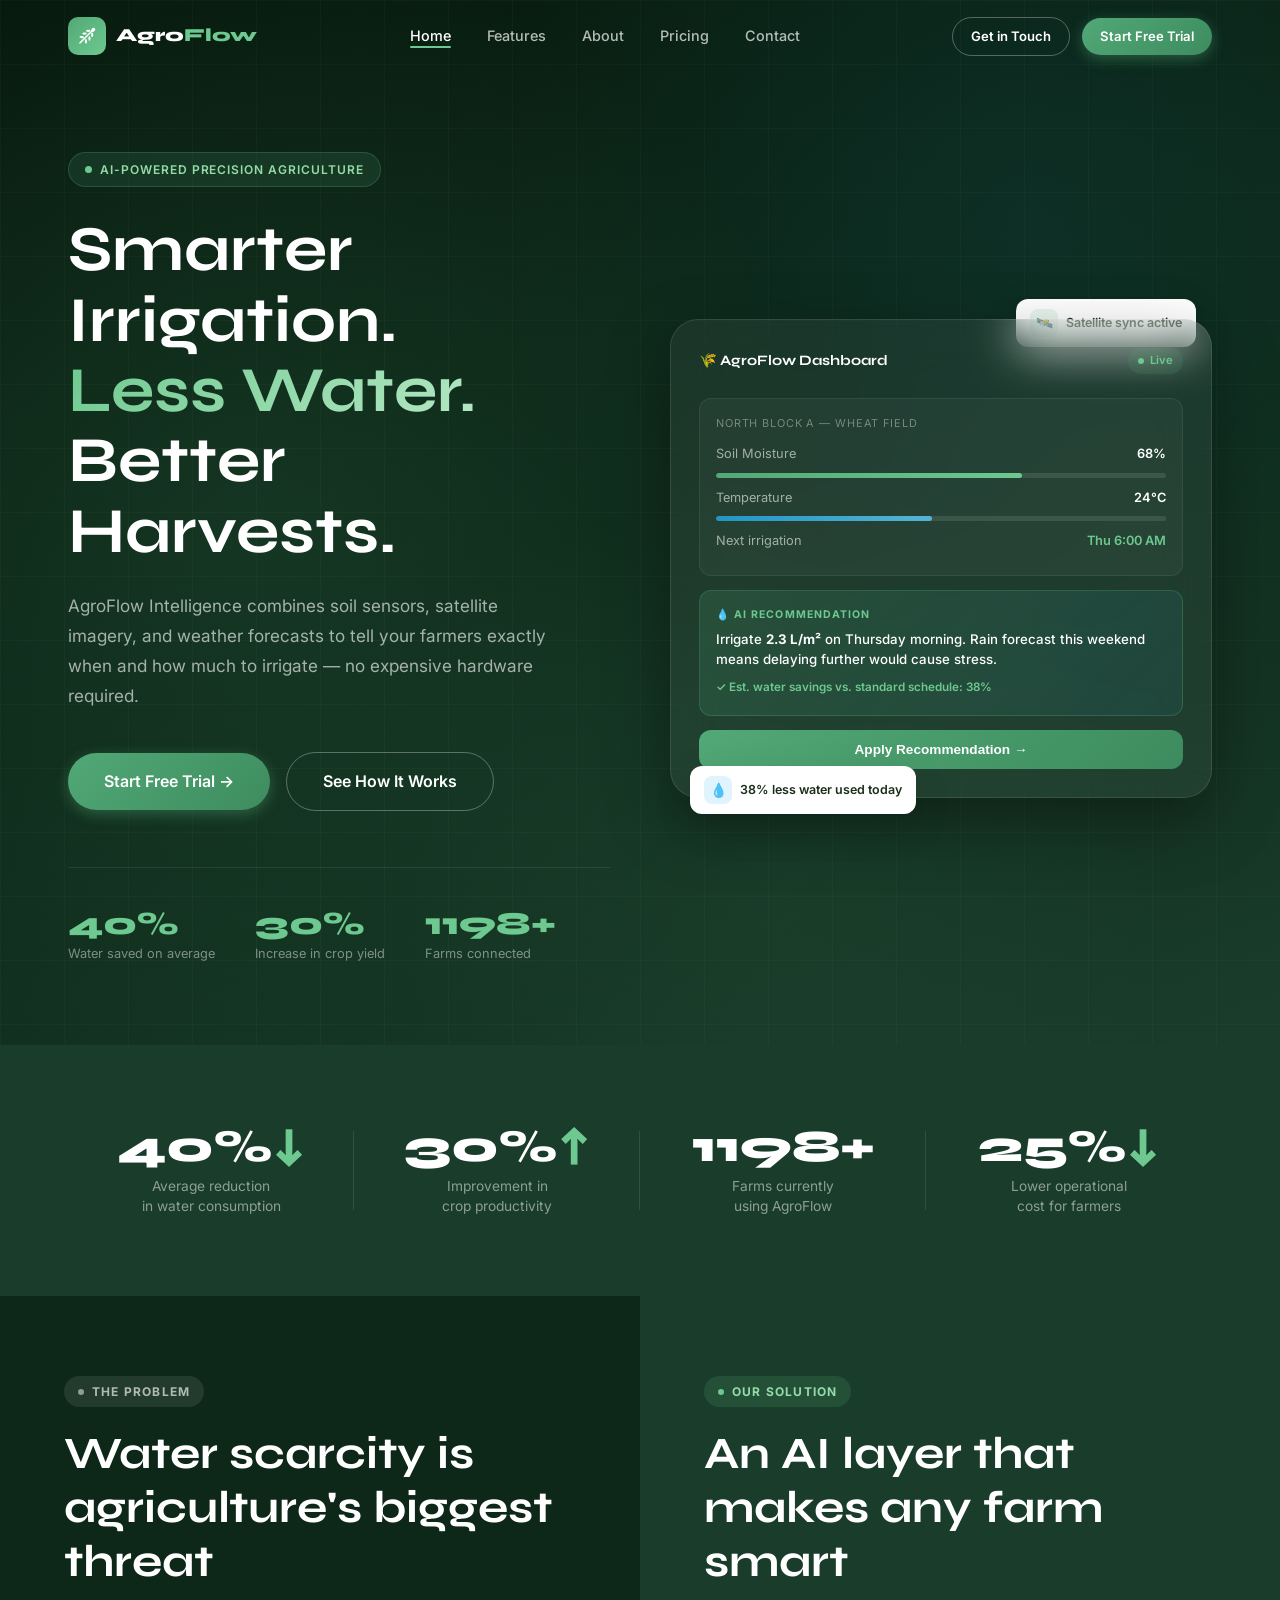
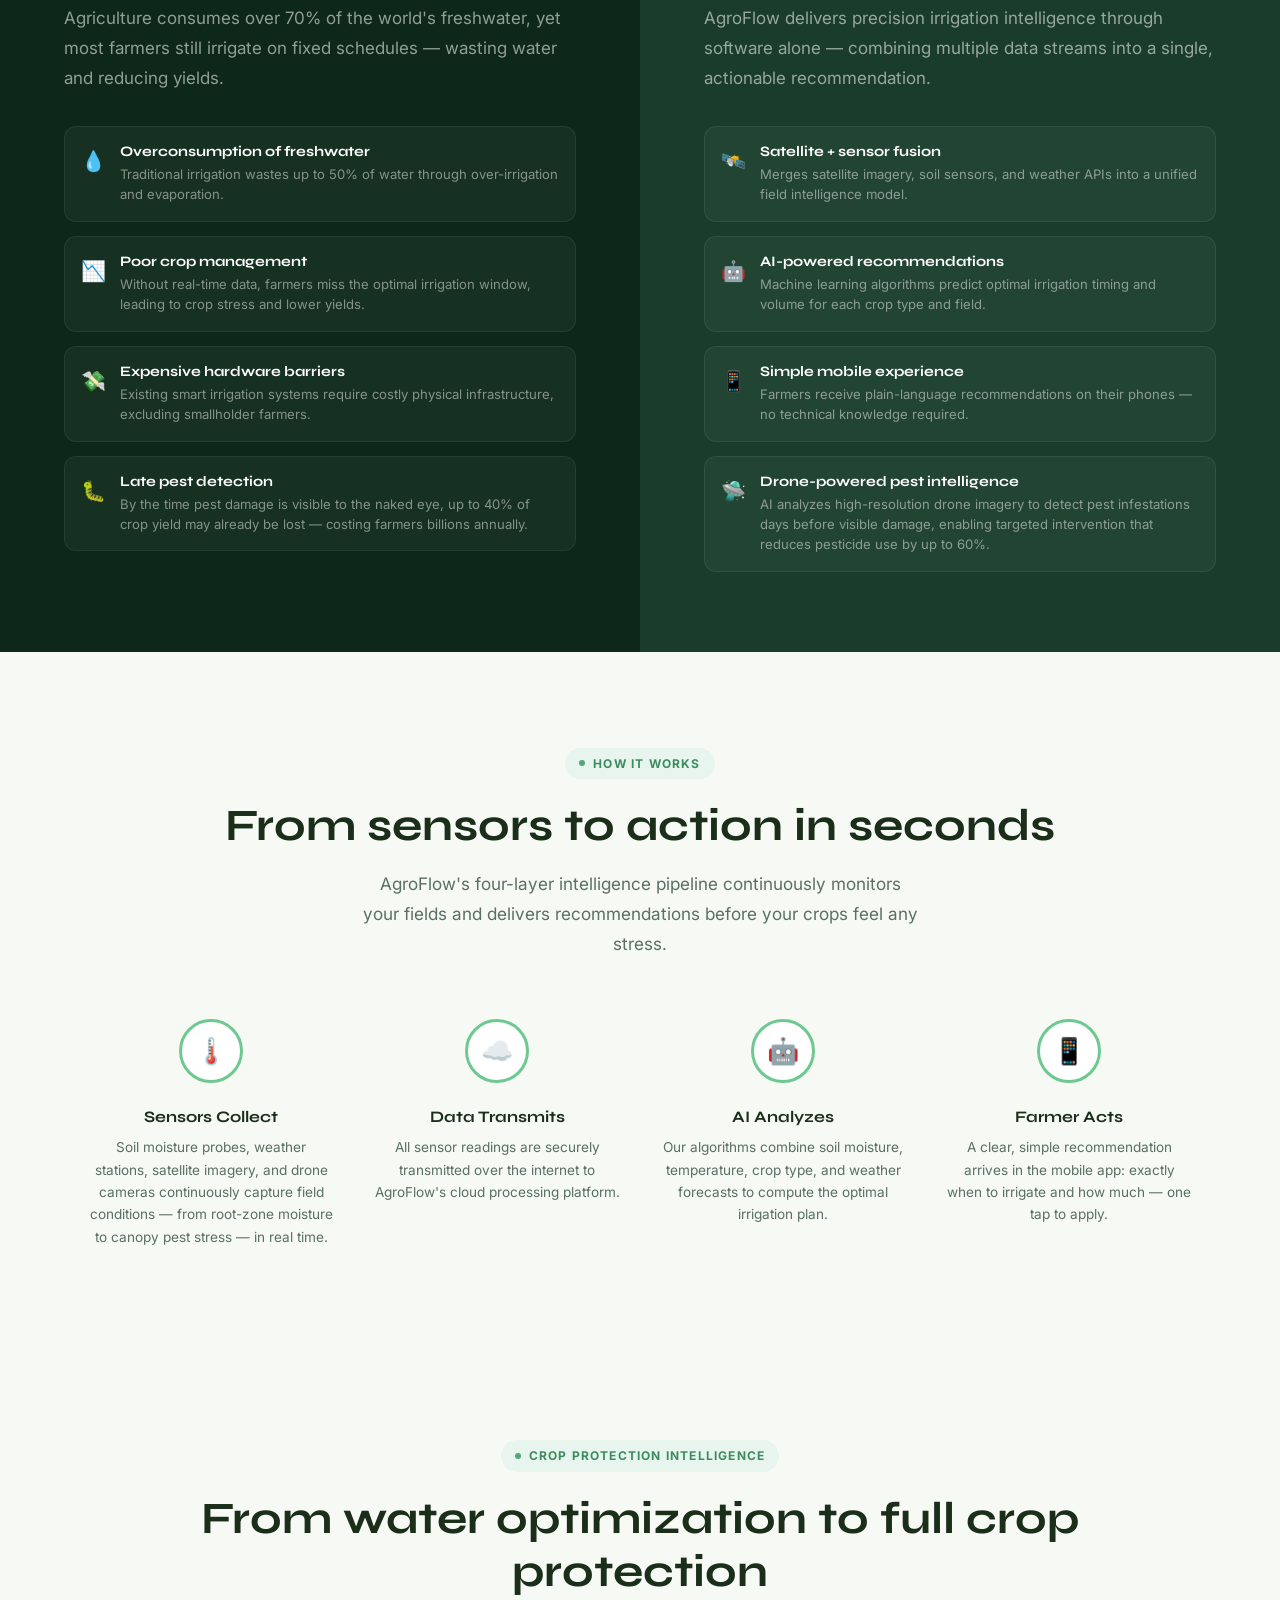
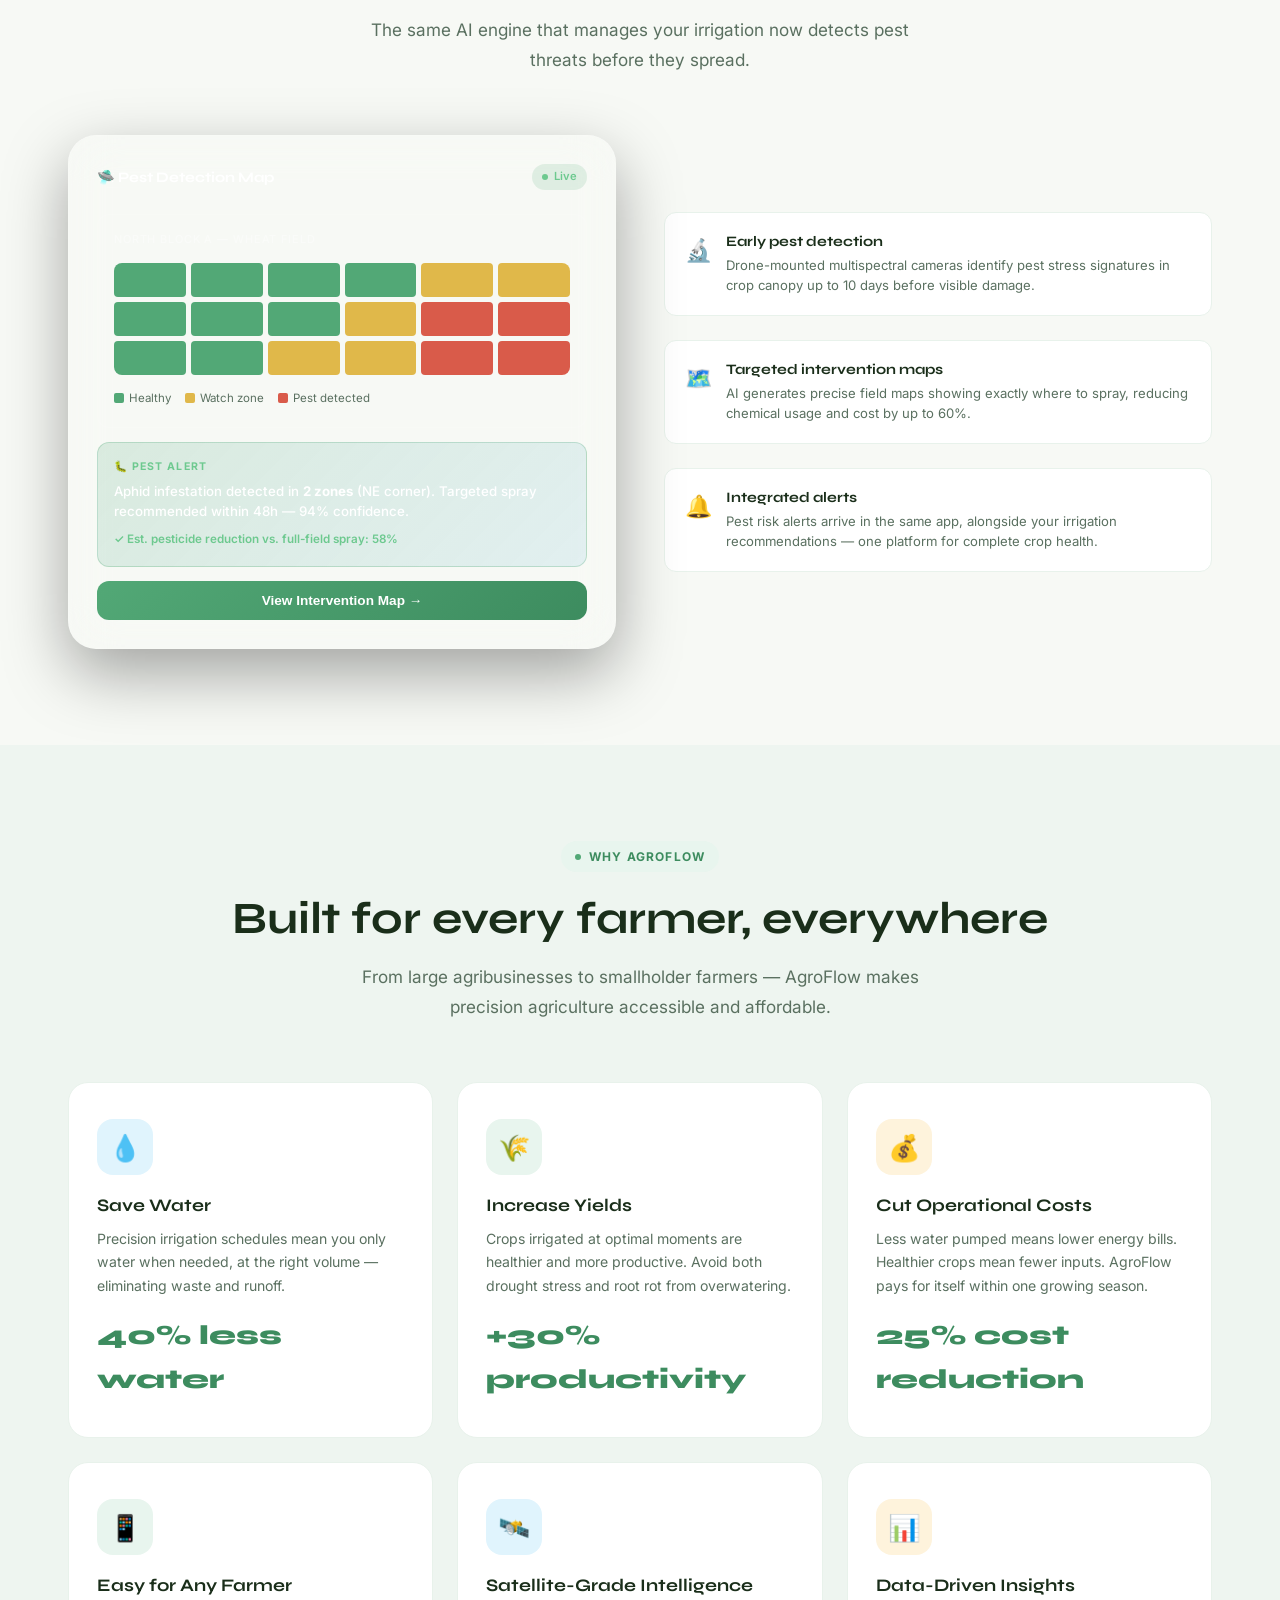
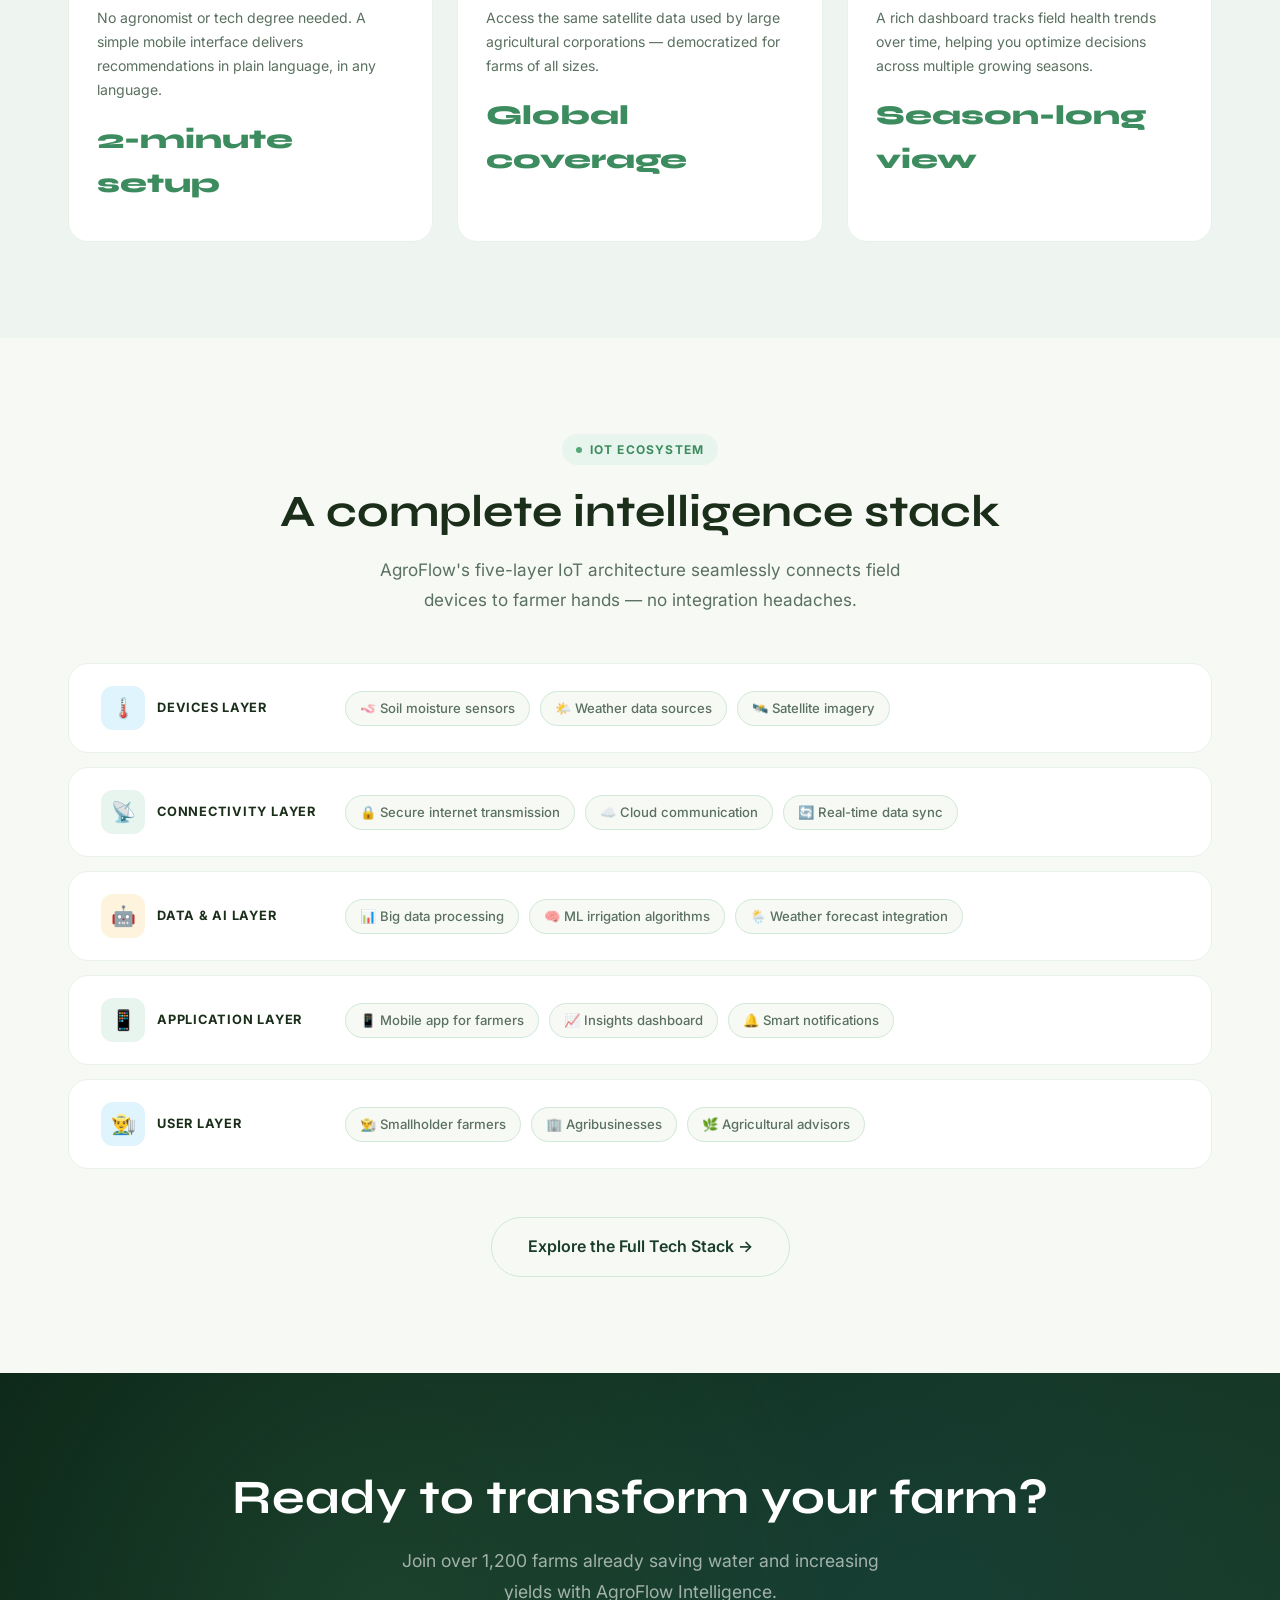
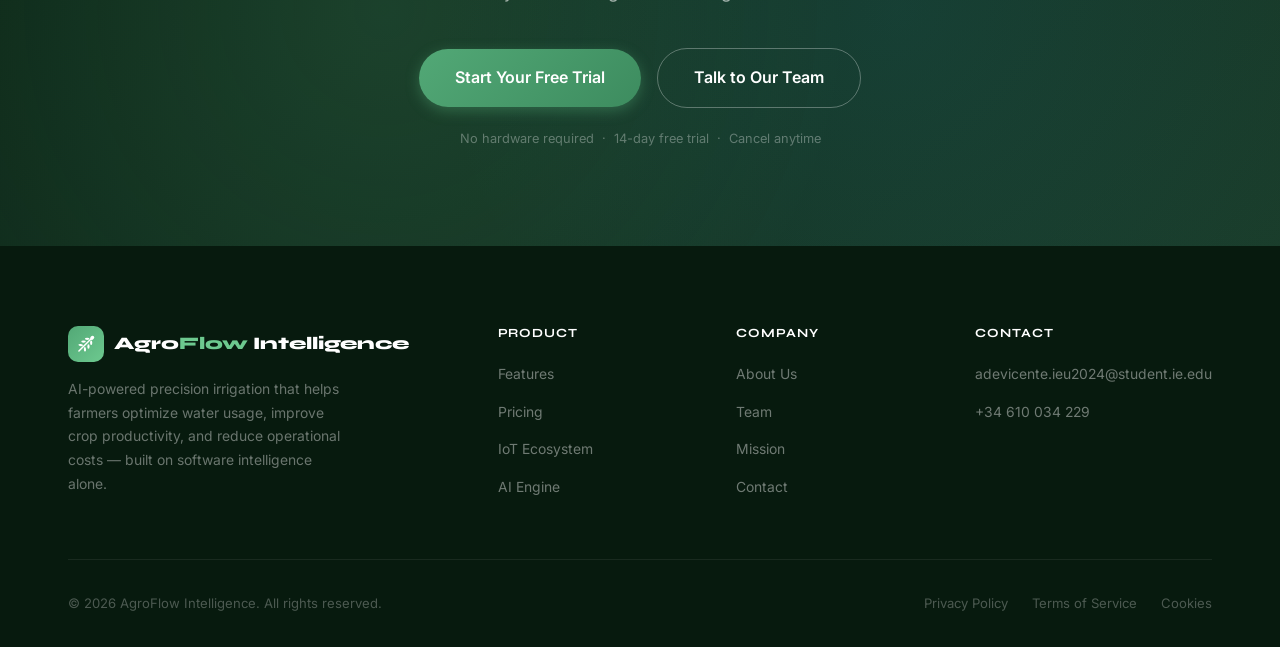
==== commit f49a01ea: "Add Crop Protection Intelligence feature, update team section, and refresh contact info - Add drone-" ====
--- a/index.html
+++ b/index.html
@@ -184,6 +184,13 @@
             <p>Existing smart irrigation systems require costly physical infrastructure, excluding smallholder farmers.</p>
           </div>
         </li>
+        <li class="problem-item">
+          <span class="problem-icon">🐛</span>
+          <div>
+            <h4>Late pest detection</h4>
+            <p>By the time pest damage is visible to the naked eye, up to 40% of crop yield may already be lost — costing farmers billions annually.</p>
+          </div>
+        </li>
       </ul>
     </div>
     <div class="solution-side">
@@ -212,6 +219,13 @@
             <p>Farmers receive plain-language recommendations on their phones — no technical knowledge required.</p>
           </div>
         </li>
+        <li class="solution-item">
+          <span class="problem-icon">🛸</span>
+          <div>
+            <h4>Drone-powered pest intelligence</h4>
+            <p>AI analyzes high-resolution drone imagery to detect pest infestations days before visible damage, enabling targeted intervention that reduces pesticide use by up to 60%.</p>
+          </div>
+        </li>
       </ul>
     </div>
   </div>
@@ -231,7 +245,7 @@
         <div class="step-item fade-up">
           <div class="step-number">🌡️</div>
           <h4>Sensors Collect</h4>
-          <p>Soil moisture probes, weather stations, and satellite imagery continuously capture field conditions in real time.</p>
+          <p>Soil moisture probes, weather stations, satellite imagery, and drone cameras continuously capture field conditions — from root-zone moisture to canopy pest stress — in real time.</p>
         </div>
         <div class="step-item fade-up delay-1">
           <div class="step-number">☁️</div>
@@ -248,6 +262,95 @@
           <h4>Farmer Acts</h4>
           <p>A clear, simple recommendation arrives in the mobile app: exactly when to irrigate and how much — one tap to apply.</p>
         </div>
+      </div>
+    </div>
+  </section>
+
+  <!-- CROP PROTECTION INTELLIGENCE -->
+  <section class="section">
+    <div class="container">
+      <div class="text-center">
+        <div class="section-label">Crop Protection Intelligence</div>
+        <h2 class="section-title">From water optimization to full crop protection</h2>
+        <p class="section-subtitle">The same AI engine that manages your irrigation now detects pest threats before they spread.</p>
+      </div>
+
+      <div class="grid-2" style="margin-top:60px; align-items:center; gap:48px;">
+
+        <!-- Field map mockup -->
+        <div>
+          <div class="dashboard-card">
+            <div class="dashboard-header">
+              <span class="dashboard-title">🛸 Pest Detection Map</span>
+              <span class="dashboard-live"><span class="live-dot"></span> Live</span>
+            </div>
+
+            <div class="dashboard-field">
+              <div class="field-name">North Block A — Wheat Field</div>
+
+              <div style="display:grid; grid-template-columns:repeat(6,1fr); gap:5px; margin:14px 0; border-radius:8px; overflow:hidden;">
+                <div style="background:#52a876; height:34px; border-radius:4px;"></div>
+                <div style="background:#52a876; height:34px; border-radius:4px;"></div>
+                <div style="background:#52a876; height:34px; border-radius:4px;"></div>
+                <div style="background:#52a876; height:34px; border-radius:4px;"></div>
+                <div style="background:#e0b84a; height:34px; border-radius:4px;"></div>
+                <div style="background:#e0b84a; height:34px; border-radius:4px;"></div>
+                <div style="background:#52a876; height:34px; border-radius:4px;"></div>
+                <div style="background:#52a876; height:34px; border-radius:4px;"></div>
+                <div style="background:#52a876; height:34px; border-radius:4px;"></div>
+                <div style="background:#e0b84a; height:34px; border-radius:4px;"></div>
+                <div style="background:#d95b4a; height:34px; border-radius:4px;"></div>
+                <div style="background:#d95b4a; height:34px; border-radius:4px;"></div>
+                <div style="background:#52a876; height:34px; border-radius:4px;"></div>
+                <div style="background:#52a876; height:34px; border-radius:4px;"></div>
+                <div style="background:#e0b84a; height:34px; border-radius:4px;"></div>
+                <div style="background:#e0b84a; height:34px; border-radius:4px;"></div>
+                <div style="background:#d95b4a; height:34px; border-radius:4px;"></div>
+                <div style="background:#d95b4a; height:34px; border-radius:4px;"></div>
+              </div>
+
+              <div style="display:flex; gap:14px; margin-bottom:4px;">
+                <span style="font-size:0.72rem; display:flex; align-items:center; gap:5px; color:var(--text-muted);"><span style="display:inline-block; width:10px; height:10px; border-radius:2px; background:#52a876;"></span>Healthy</span>
+                <span style="font-size:0.72rem; display:flex; align-items:center; gap:5px; color:var(--text-muted);"><span style="display:inline-block; width:10px; height:10px; border-radius:2px; background:#e0b84a;"></span>Watch zone</span>
+                <span style="font-size:0.72rem; display:flex; align-items:center; gap:5px; color:var(--text-muted);"><span style="display:inline-block; width:10px; height:10px; border-radius:2px; background:#d95b4a;"></span>Pest detected</span>
+              </div>
+            </div>
+
+            <div class="dashboard-recommendation">
+              <div class="rec-label">🐛 Pest Alert</div>
+              <div class="rec-text">Aphid infestation detected in <strong>2 zones</strong> (NE corner). Targeted spray recommended within 48h — 94% confidence.</div>
+              <span class="rec-savings">✓ Est. pesticide reduction vs. full-field spray: 58%</span>
+            </div>
+
+            <button class="dashboard-apply-btn">View Intervention Map →</button>
+          </div>
+        </div>
+
+        <!-- Feature cards -->
+        <div style="display:flex; flex-direction:column; gap:24px;">
+          <div class="tech-item">
+            <span class="tech-icon">🔬</span>
+            <div>
+              <h4>Early pest detection</h4>
+              <p>Drone-mounted multispectral cameras identify pest stress signatures in crop canopy up to 10 days before visible damage.</p>
+            </div>
+          </div>
+          <div class="tech-item">
+            <span class="tech-icon">🗺️</span>
+            <div>
+              <h4>Targeted intervention maps</h4>
+              <p>AI generates precise field maps showing exactly where to spray, reducing chemical usage and cost by up to 60%.</p>
+            </div>
+          </div>
+          <div class="tech-item">
+            <span class="tech-icon">🔔</span>
+            <div>
+              <h4>Integrated alerts</h4>
+              <p>Pest risk alerts arrive in the same app, alongside your irrigation recommendations — one platform for complete crop health.</p>
+            </div>
+          </div>
+        </div>
+
       </div>
     </div>
   </section>
@@ -420,9 +523,8 @@
         <div class="footer-col">
           <h5>Contact</h5>
           <ul>
-            <li><a href="mailto:agroF@gmail.com">agroF@gmail.com</a></li>
-            <li><a href="tel:+34683708065">+34 683 708 065</a></li>
-            <li><a href="#">www.agroflowintelligence.com</a></li>
+            <li><a href="mailto:adevicente.ieu2024@student.ie.edu">adevicente.ieu2024@student.ie.edu</a></li>
+            <li><a href="tel:+34610034229">+34 610 034 229</a></li>
           </ul>
         </div>
       </div>
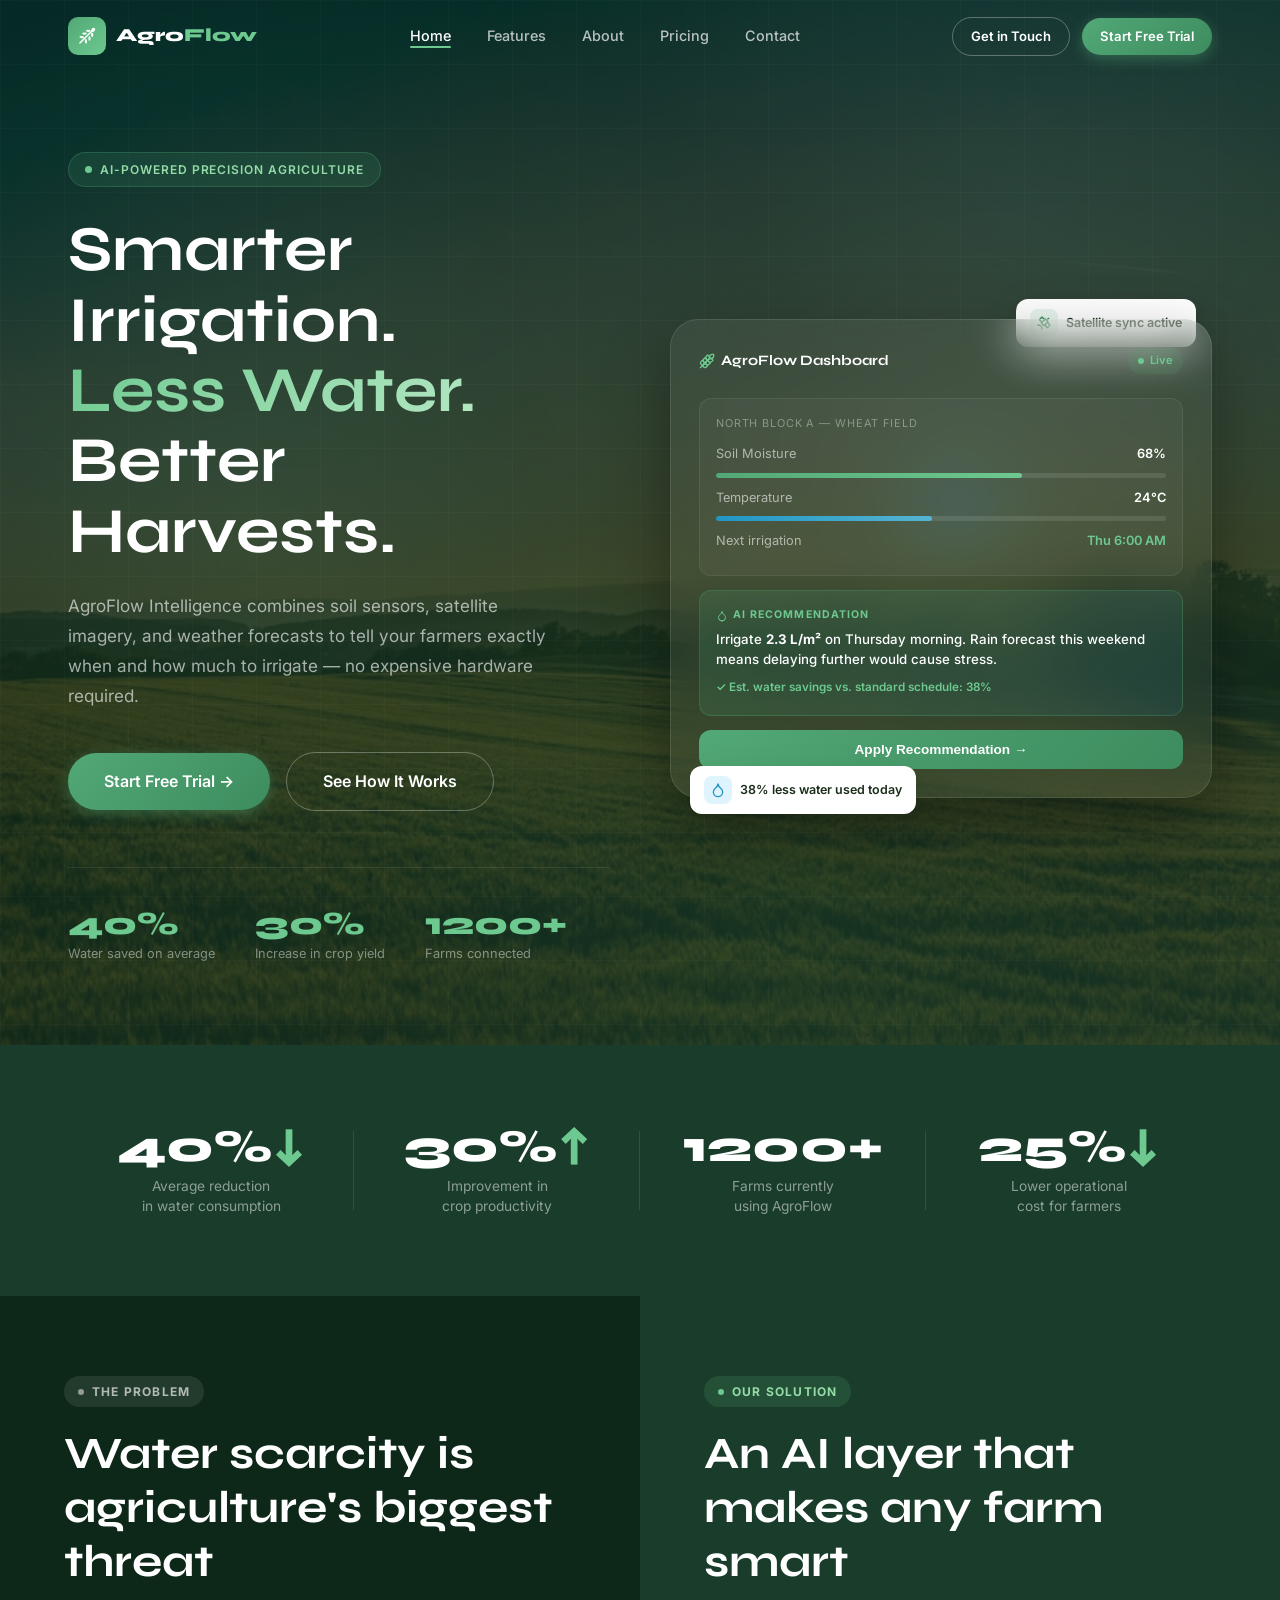
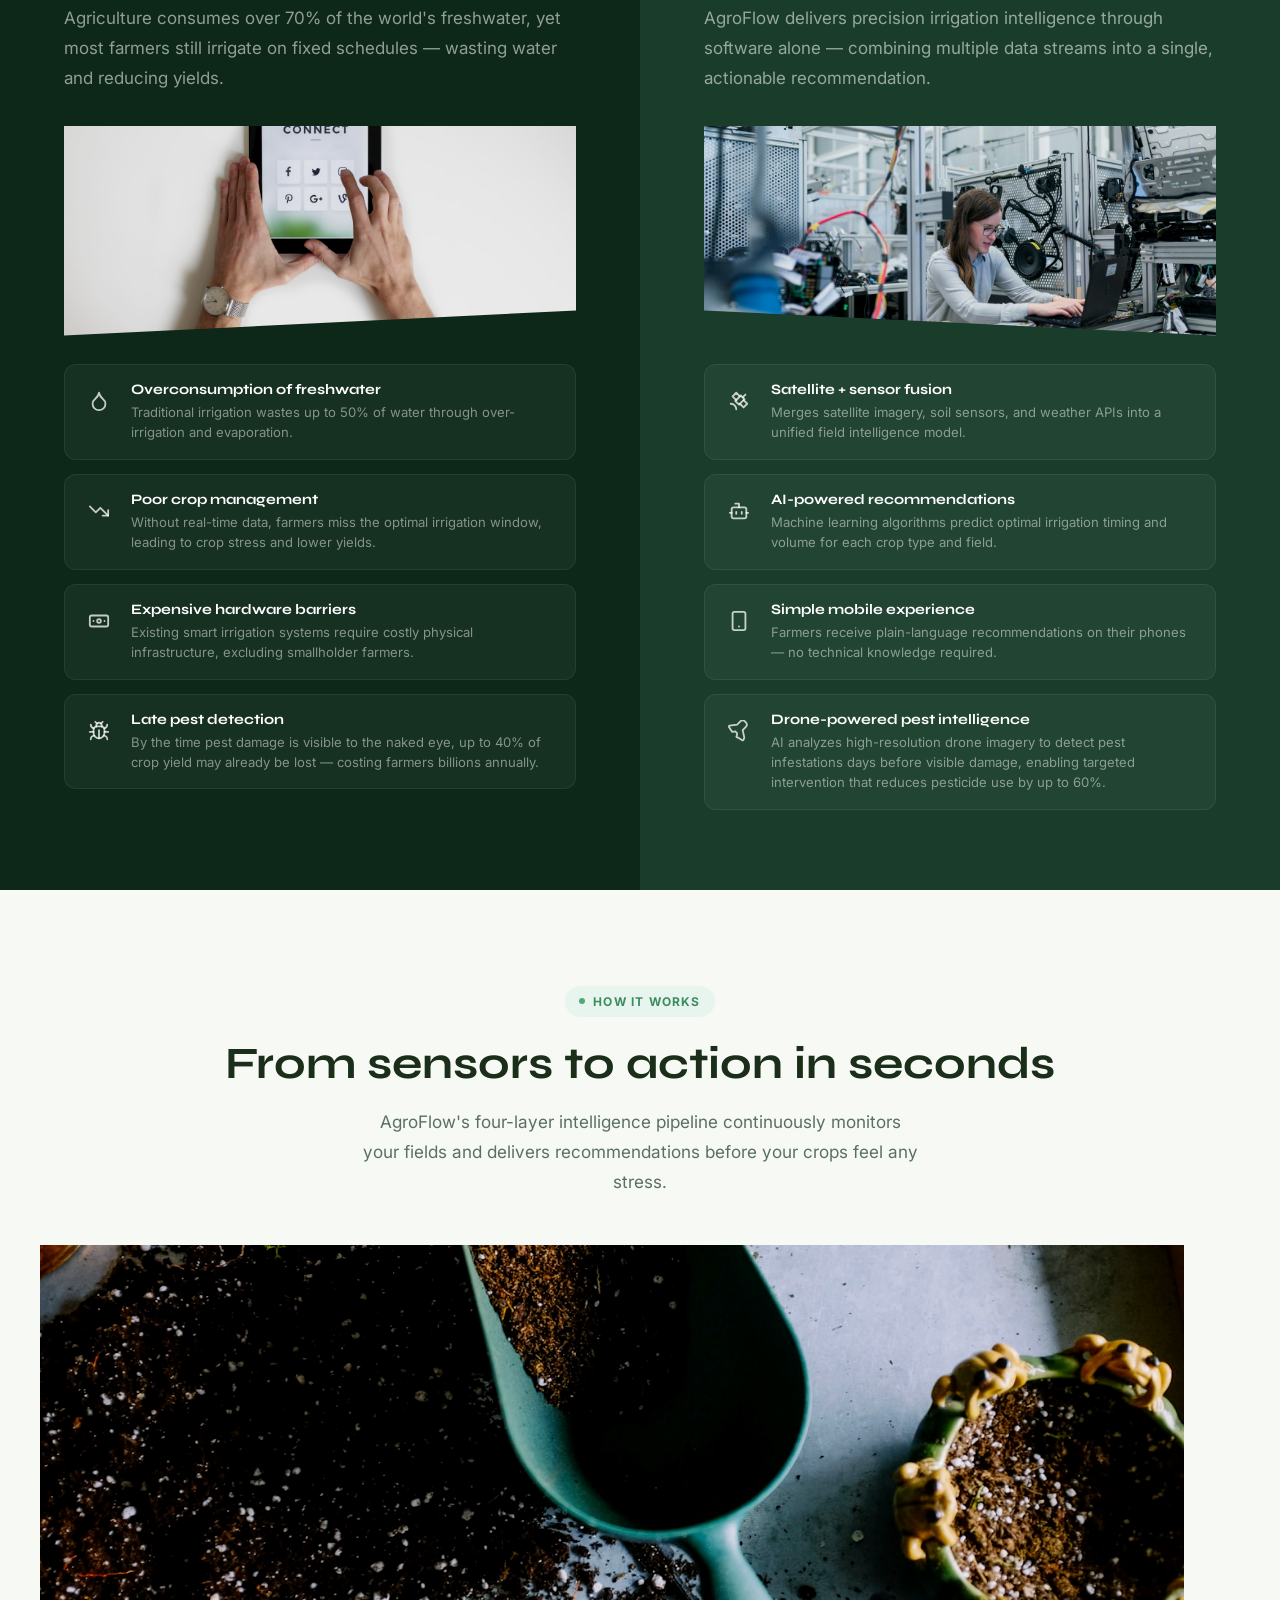
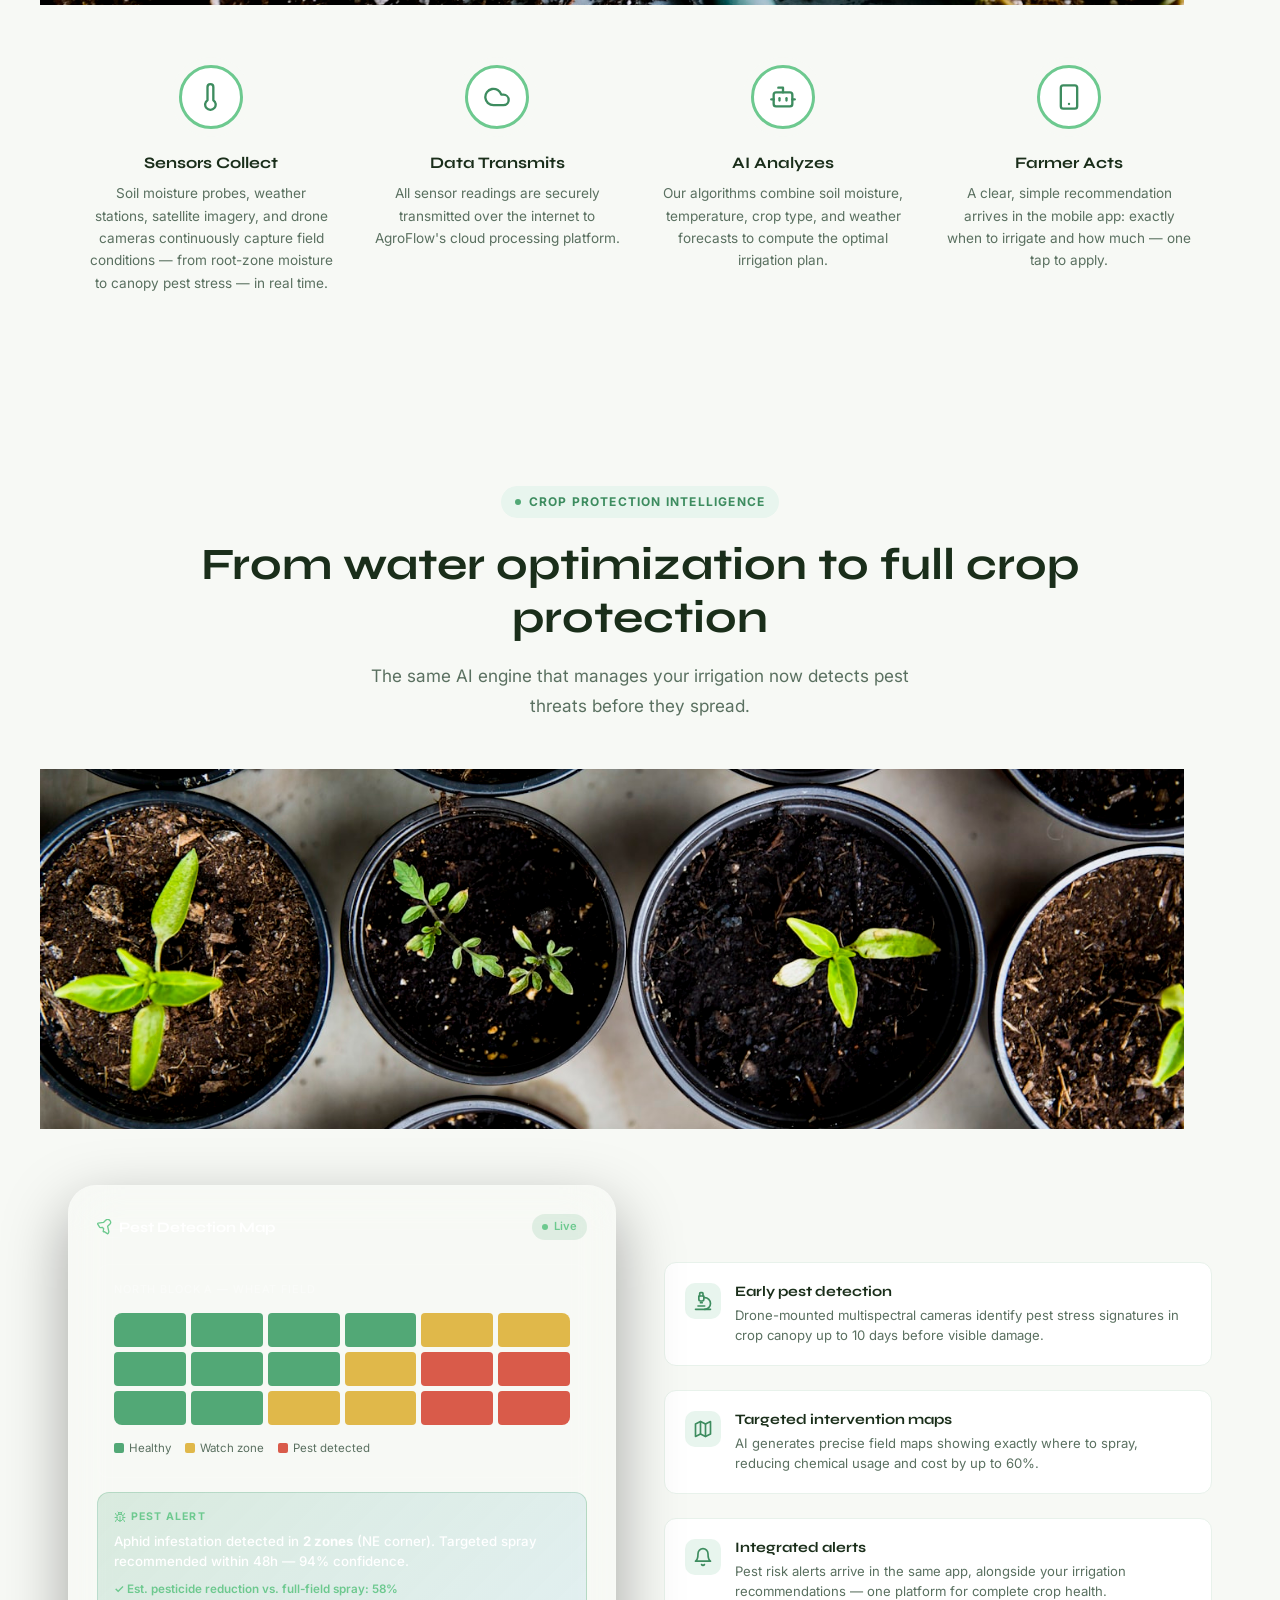
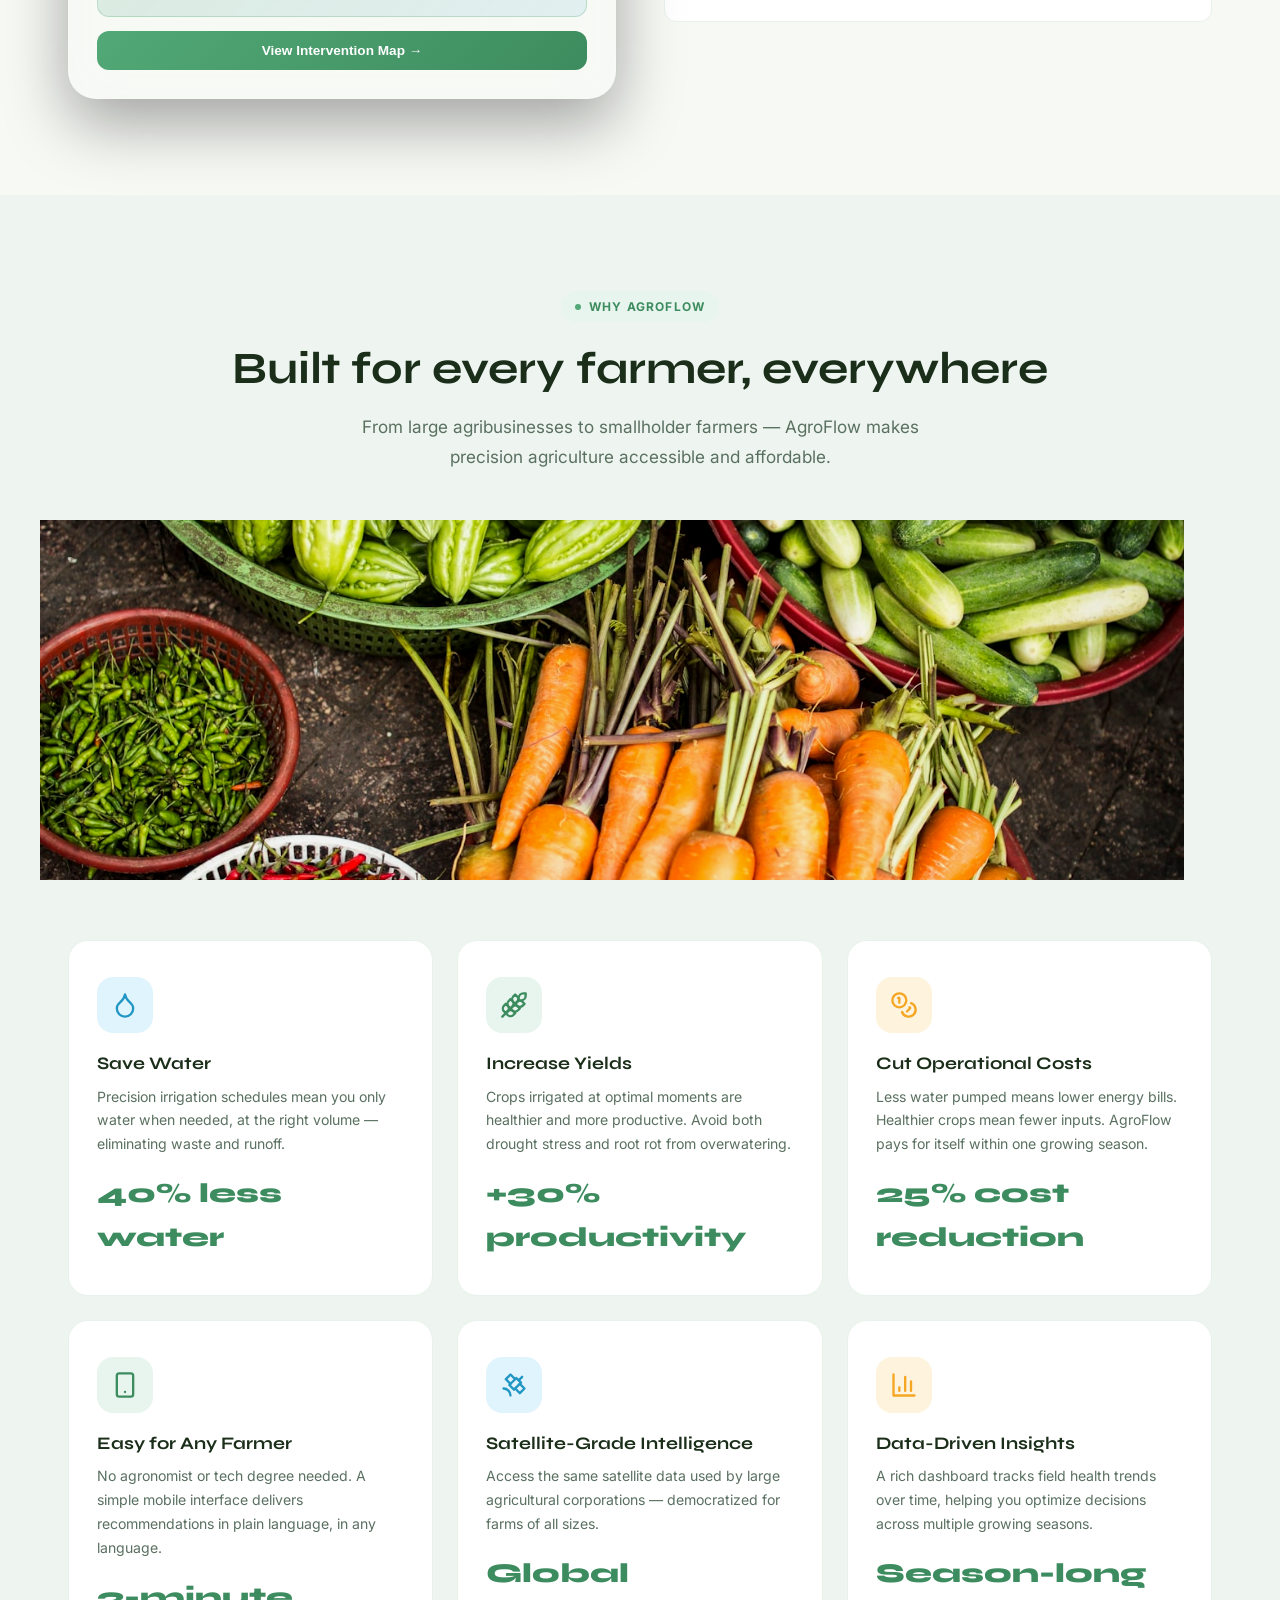
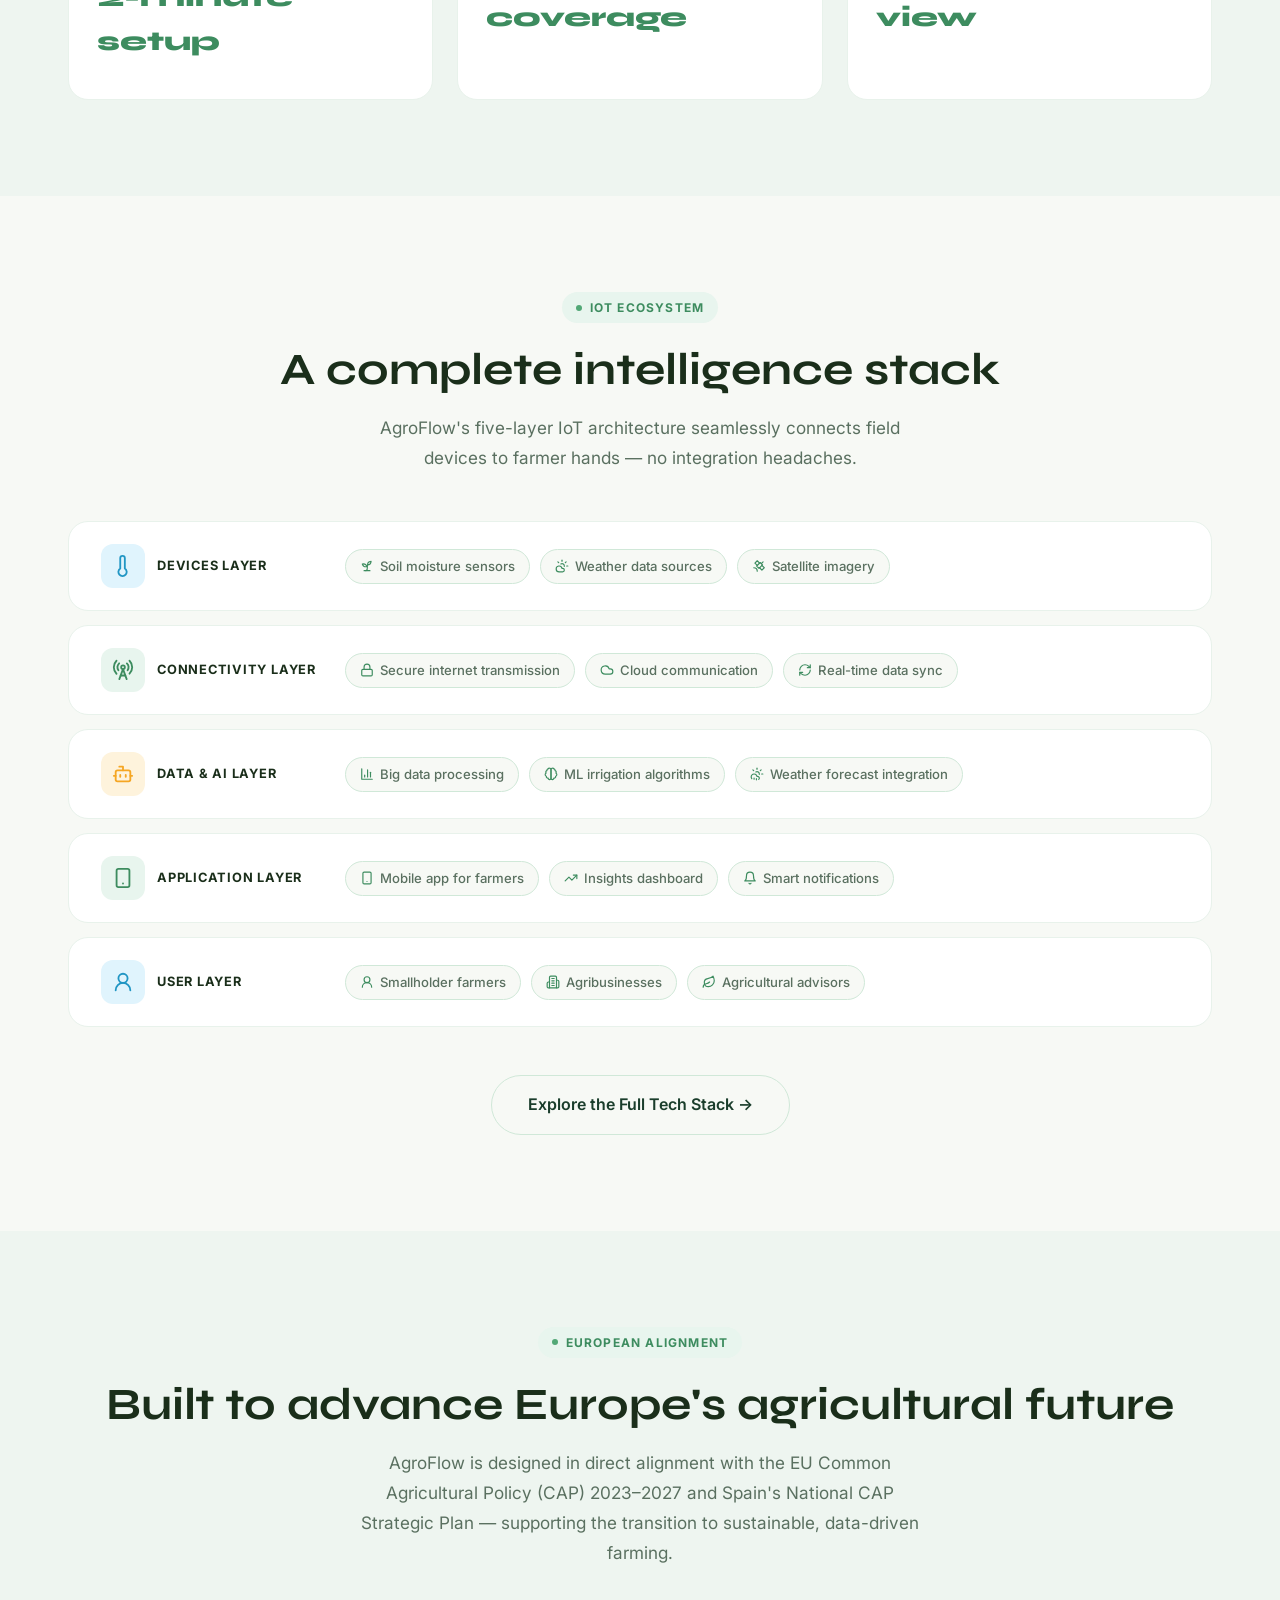
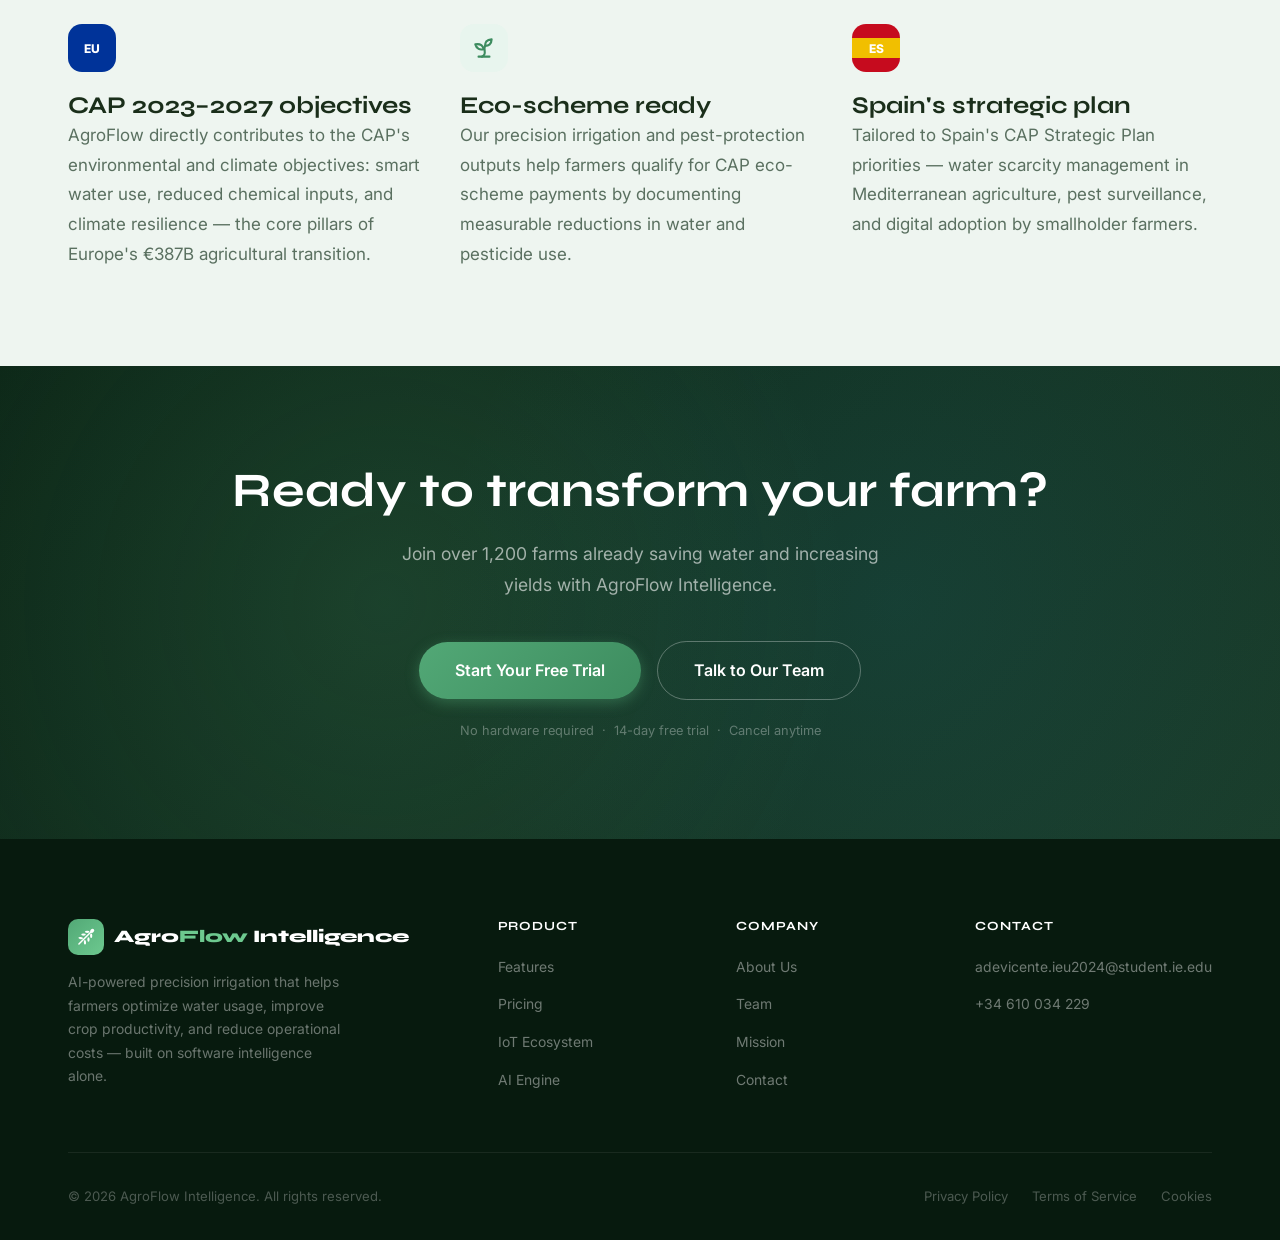
==== commit b21ced5d: "Add CLAUDE.md and restyle photos to full-bleed format - CLAUDE.md: document project overview, archit" ====
--- a/index.html
+++ b/index.html
@@ -43,7 +43,9 @@
   <!-- HERO -->
   <section class="hero">
     <div class="hero-grid-bg"></div>
-    <div class="hero-inner">
+    <!-- Unsplash search: "aerial view farm fields sunrise mediterranean" → images/hero/farm-landscape.webp -->
+    <div class="hero-photo-overlay" style="background-image:url('images/hero/farm-landscape.webp');"></div>
+    <div class="hero-inner" style="position:relative;z-index:2;">
 
       <!-- Left: Copy -->
       <div class="hero-content">
@@ -83,13 +85,18 @@
       <!-- Right: Dashboard Mockup -->
       <div class="hero-visual">
         <div class="floating-chip chip-top">
-          <div class="chip-icon" style="background:#e8f5ee;">🛰️</div>
+          <div class="chip-icon" style="background:#e8f5ee;">
+            <svg xmlns="http://www.w3.org/2000/svg" width="16" height="16" viewBox="0 0 24 24" fill="none" stroke="var(--green-600)" stroke-width="2" stroke-linecap="round" stroke-linejoin="round" aria-hidden="true"><path d="M13 7 9 3 5 7l4 4"/><path d="m17 11 4 4-4 4-4-4"/><path d="m8 12 4 4 6-6-4-4Z"/><path d="m16 8 3-3"/><path d="M9 21a6 6 0 0 0-6-6"/></svg>
+          </div>
           Satellite sync active
         </div>
 
         <div class="dashboard-card">
           <div class="dashboard-header">
-            <span class="dashboard-title">🌾 AgroFlow Dashboard</span>
+            <span class="dashboard-title" style="display:flex;align-items:center;gap:6px;">
+              <svg xmlns="http://www.w3.org/2000/svg" width="16" height="16" viewBox="0 0 24 24" fill="none" stroke="var(--green-400)" stroke-width="2" stroke-linecap="round" stroke-linejoin="round" aria-hidden="true"><path d="M2 22 16 8"/><path d="M3.47 12.53 5 11l1.53 1.53a3.5 3.5 0 0 1 0 4.94L5 19l-1.53-1.53a3.5 3.5 0 0 1 0-4.94z"/><path d="M7.47 8.53 9 7l1.53 1.53a3.5 3.5 0 0 1 0 4.94L9 15l-1.53-1.53a3.5 3.5 0 0 1 0-4.94z"/><path d="M11.47 4.53 13 3l1.53 1.53a3.5 3.5 0 0 1 0 4.94L13 11l-1.53-1.53a3.5 3.5 0 0 1 0-4.94z"/><path d="M20 2h2v2a4 4 0 0 1-4 4h-2V6a4 4 0 0 1 4-4z"/><path d="M11.47 17.47 13 19l-1.53 1.53a3.5 3.5 0 0 1-4.94 0L5 19l1.53-1.53a3.5 3.5 0 0 1 4.94 0z"/><path d="M15.47 13.47 17 15l-1.53 1.53a3.5 3.5 0 0 1-4.94 0L9 15l1.53-1.53a3.5 3.5 0 0 1 4.94 0z"/><path d="M19.47 9.47 21 11l-1.53 1.53a3.5 3.5 0 0 1-4.94 0L13 11l1.53-1.53a3.5 3.5 0 0 1 4.94 0z"/></svg>
+              AgroFlow Dashboard
+            </span>
             <span class="dashboard-live"><span class="live-dot"></span> Live</span>
           </div>
 
@@ -115,7 +122,10 @@
           </div>
 
           <div class="dashboard-recommendation">
-            <div class="rec-label">💧 AI Recommendation</div>
+            <div class="rec-label" style="display:flex;align-items:center;gap:5px;">
+              <svg xmlns="http://www.w3.org/2000/svg" width="12" height="12" viewBox="0 0 24 24" fill="none" stroke="var(--green-400)" stroke-width="2" stroke-linecap="round" stroke-linejoin="round" aria-hidden="true"><path d="M12 22a7 7 0 0 0 7-7c0-2-1-3.9-3-5.5s-3.5-4-4-6.5c-.5 2.5-2 4.9-4 6.5C6 11.1 5 13 5 15a7 7 0 0 0 7 7z"/></svg>
+              AI Recommendation
+            </div>
             <div class="rec-text">Irrigate <strong>2.3 L/m²</strong> on Thursday morning. Rain forecast this weekend means delaying further would cause stress.</div>
             <span class="rec-savings">✓ Est. water savings vs. standard schedule: 38%</span>
           </div>
@@ -124,7 +134,9 @@
         </div>
 
         <div class="floating-chip chip-bottom">
-          <div class="chip-icon" style="background:#e0f4fd;">💧</div>
+          <div class="chip-icon" style="background:#e0f4fd;">
+            <svg xmlns="http://www.w3.org/2000/svg" width="16" height="16" viewBox="0 0 24 24" fill="none" stroke="var(--blue-500)" stroke-width="2" stroke-linecap="round" stroke-linejoin="round" aria-hidden="true"><path d="M12 22a7 7 0 0 0 7-7c0-2-1-3.9-3-5.5s-3.5-4-4-6.5c-.5 2.5-2 4.9-4 6.5C6 11.1 5 13 5 15a7 7 0 0 0 7 7z"/></svg>
+          </div>
           38% less water used today
         </div>
       </div>
@@ -162,30 +174,40 @@
       <div class="section-label">The Problem</div>
       <h2>Water scarcity is agriculture's biggest threat</h2>
       <p>Agriculture consumes over 70% of the world's freshwater, yet most farmers still irrigate on fixed schedules — wasting water and reducing yields.</p>
+      <!-- Unsplash search: "drought dry cracked soil agriculture" → images/sections/water-scarcity.webp -->
+      <img src="images/sections/water-scarcity.webp" alt="Dry cracked soil in a drought-stricken field" loading="lazy" style="width:100%;border-radius:0;object-fit:cover;height:210px;margin-bottom:28px;margin-top:4px;clip-path:polygon(0 0,100% 0,100% 88%,0 100%);filter:brightness(0.9) contrast(1.05);" />
       <ul class="problem-list">
         <li class="problem-item">
-          <span class="problem-icon">💧</span>
+          <span class="problem-icon">
+            <svg xmlns="http://www.w3.org/2000/svg" width="22" height="22" viewBox="0 0 24 24" fill="none" stroke="rgba(255,255,255,0.75)" stroke-width="2" stroke-linecap="round" stroke-linejoin="round" aria-hidden="true"><path d="M12 22a7 7 0 0 0 7-7c0-2-1-3.9-3-5.5s-3.5-4-4-6.5c-.5 2.5-2 4.9-4 6.5C6 11.1 5 13 5 15a7 7 0 0 0 7 7z"/></svg>
+          </span>
           <div>
             <h4>Overconsumption of freshwater</h4>
             <p>Traditional irrigation wastes up to 50% of water through over-irrigation and evaporation.</p>
           </div>
         </li>
         <li class="problem-item">
-          <span class="problem-icon">📉</span>
+          <span class="problem-icon">
+            <svg xmlns="http://www.w3.org/2000/svg" width="22" height="22" viewBox="0 0 24 24" fill="none" stroke="rgba(255,255,255,0.75)" stroke-width="2" stroke-linecap="round" stroke-linejoin="round" aria-hidden="true"><polyline points="22 17 13.5 8.5 8.5 13.5 2 7"/><polyline points="16 17 22 17 22 11"/></svg>
+          </span>
           <div>
             <h4>Poor crop management</h4>
             <p>Without real-time data, farmers miss the optimal irrigation window, leading to crop stress and lower yields.</p>
           </div>
         </li>
         <li class="problem-item">
-          <span class="problem-icon">💸</span>
+          <span class="problem-icon">
+            <svg xmlns="http://www.w3.org/2000/svg" width="22" height="22" viewBox="0 0 24 24" fill="none" stroke="rgba(255,255,255,0.75)" stroke-width="2" stroke-linecap="round" stroke-linejoin="round" aria-hidden="true"><rect width="20" height="12" x="2" y="6" rx="2"/><circle cx="12" cy="12" r="2"/><path d="M6 12h.01M18 12h.01"/></svg>
+          </span>
           <div>
             <h4>Expensive hardware barriers</h4>
             <p>Existing smart irrigation systems require costly physical infrastructure, excluding smallholder farmers.</p>
           </div>
         </li>
         <li class="problem-item">
-          <span class="problem-icon">🐛</span>
+          <span class="problem-icon">
+            <svg xmlns="http://www.w3.org/2000/svg" width="22" height="22" viewBox="0 0 24 24" fill="none" stroke="rgba(255,255,255,0.75)" stroke-width="2" stroke-linecap="round" stroke-linejoin="round" aria-hidden="true"><path d="m8 2 1.88 1.88"/><path d="M14.12 3.88 16 2"/><path d="M9 7.13v-1a3.003 3.003 0 1 1 6 0v1"/><path d="M12 20c-3.3 0-6-2.7-6-6v-3a4 4 0 0 1 4-4h4a4 4 0 0 1 4 4v3c0 3.3-2.7 6-6 6z"/><path d="M12 20v-9"/><path d="M6.53 9C4.6 8.8 3 7.1 3 5"/><path d="M6 13H2"/><path d="M3 21c0-2.1 1.7-3.9 3.8-4"/><path d="M20.97 5c0 2.1-1.6 3.8-3.5 4"/><path d="M22 13h-4"/><path d="M17.2 17c2.1.1 3.8 1.9 3.8 4"/></svg>
+          </span>
           <div>
             <h4>Late pest detection</h4>
             <p>By the time pest damage is visible to the naked eye, up to 40% of crop yield may already be lost — costing farmers billions annually.</p>
@@ -197,30 +219,40 @@
       <div class="section-label">Our Solution</div>
       <h2>An AI layer that makes any farm smart</h2>
       <p>AgroFlow delivers precision irrigation intelligence through software alone — combining multiple data streams into a single, actionable recommendation.</p>
+      <!-- Unsplash search: "farmer tablet smartphone field crops technology" → images/sections/farmer-tablet.webp -->
+      <img src="images/sections/farmer-tablet.webp" alt="Farmer using a tablet to monitor crops in the field" loading="lazy" style="width:100%;border-radius:0;object-fit:cover;height:210px;margin-bottom:28px;margin-top:4px;clip-path:polygon(0 0,100% 0,100% 100%,0 88%);filter:brightness(0.9) contrast(1.05);" />
       <ul class="solution-list">
         <li class="solution-item">
-          <span class="problem-icon">🛰️</span>
+          <span class="problem-icon">
+            <svg xmlns="http://www.w3.org/2000/svg" width="22" height="22" viewBox="0 0 24 24" fill="none" stroke="rgba(255,255,255,0.75)" stroke-width="2" stroke-linecap="round" stroke-linejoin="round" aria-hidden="true"><path d="M13 7 9 3 5 7l4 4"/><path d="m17 11 4 4-4 4-4-4"/><path d="m8 12 4 4 6-6-4-4Z"/><path d="m16 8 3-3"/><path d="M9 21a6 6 0 0 0-6-6"/></svg>
+          </span>
           <div>
             <h4>Satellite + sensor fusion</h4>
             <p>Merges satellite imagery, soil sensors, and weather APIs into a unified field intelligence model.</p>
           </div>
         </li>
         <li class="solution-item">
-          <span class="problem-icon">🤖</span>
+          <span class="problem-icon">
+            <svg xmlns="http://www.w3.org/2000/svg" width="22" height="22" viewBox="0 0 24 24" fill="none" stroke="rgba(255,255,255,0.75)" stroke-width="2" stroke-linecap="round" stroke-linejoin="round" aria-hidden="true"><path d="M12 8V4H8"/><rect width="16" height="12" x="4" y="8" rx="2"/><path d="M2 14h2"/><path d="M20 14h2"/><path d="M15 13v2"/><path d="M9 13v2"/></svg>
+          </span>
           <div>
             <h4>AI-powered recommendations</h4>
             <p>Machine learning algorithms predict optimal irrigation timing and volume for each crop type and field.</p>
           </div>
         </li>
         <li class="solution-item">
-          <span class="problem-icon">📱</span>
+          <span class="problem-icon">
+            <svg xmlns="http://www.w3.org/2000/svg" width="22" height="22" viewBox="0 0 24 24" fill="none" stroke="rgba(255,255,255,0.75)" stroke-width="2" stroke-linecap="round" stroke-linejoin="round" aria-hidden="true"><rect width="14" height="20" x="5" y="2" rx="2" ry="2"/><path d="M12 18h.01"/></svg>
+          </span>
           <div>
             <h4>Simple mobile experience</h4>
             <p>Farmers receive plain-language recommendations on their phones — no technical knowledge required.</p>
           </div>
         </li>
         <li class="solution-item">
-          <span class="problem-icon">🛸</span>
+          <span class="problem-icon">
+            <svg xmlns="http://www.w3.org/2000/svg" width="22" height="22" viewBox="0 0 24 24" fill="none" stroke="rgba(255,255,255,0.75)" stroke-width="2" stroke-linecap="round" stroke-linejoin="round" aria-hidden="true"><path d="M17.8 19.2 16 11l3.5-3.5C21 6 21 4 19 2c-2-2-4-2-5.5-.5L10 5 1.8 6.2a1 1 0 0 0-.7 1.5l3 4.7A1 1 0 0 0 5 13l3-.5 2 2-.5 3A1 1 0 0 0 10.8 19l4.7 3a1 1 0 0 0 1.5-.7Z"/></svg>
+          </span>
           <div>
             <h4>Drone-powered pest intelligence</h4>
             <p>AI analyzes high-resolution drone imagery to detect pest infestations days before visible damage, enabling targeted intervention that reduces pesticide use by up to 60%.</p>
@@ -238,27 +270,37 @@
         <h2 class="section-title">From sensors to action in seconds</h2>
         <p class="section-subtitle">AgroFlow's four-layer intelligence pipeline continuously monitors your fields and delivers recommendations before your crops feel any stress.</p>
       </div>
+      <!-- Unsplash search: "soil moisture sensor agriculture iot" → images/sections/sensor-in-soil.webp -->
+      <img src="images/sections/sensor-in-soil.webp" alt="IoT soil moisture sensor installed in a crop field" loading="lazy" class="section-img-banner" style="margin-top:48px;" />
 
       <div class="steps-grid">
         <div class="steps-connector"></div>
 
         <div class="step-item fade-up">
-          <div class="step-number">🌡️</div>
+          <div class="step-number">
+            <svg xmlns="http://www.w3.org/2000/svg" width="28" height="28" viewBox="0 0 24 24" fill="none" stroke="var(--green-600)" stroke-width="2" stroke-linecap="round" stroke-linejoin="round" aria-hidden="true"><path d="M14 14.76V3.5a2.5 2.5 0 0 0-5 0v11.26a4.5 4.5 0 1 0 5 0z"/></svg>
+          </div>
           <h4>Sensors Collect</h4>
           <p>Soil moisture probes, weather stations, satellite imagery, and drone cameras continuously capture field conditions — from root-zone moisture to canopy pest stress — in real time.</p>
         </div>
         <div class="step-item fade-up delay-1">
-          <div class="step-number">☁️</div>
+          <div class="step-number">
+            <svg xmlns="http://www.w3.org/2000/svg" width="28" height="28" viewBox="0 0 24 24" fill="none" stroke="var(--green-600)" stroke-width="2" stroke-linecap="round" stroke-linejoin="round" aria-hidden="true"><path d="M17.5 19H9a7 7 0 1 1 6.71-9h1.79a4.5 4.5 0 1 1 0 9Z"/></svg>
+          </div>
           <h4>Data Transmits</h4>
           <p>All sensor readings are securely transmitted over the internet to AgroFlow's cloud processing platform.</p>
         </div>
         <div class="step-item fade-up delay-2">
-          <div class="step-number">🤖</div>
+          <div class="step-number">
+            <svg xmlns="http://www.w3.org/2000/svg" width="28" height="28" viewBox="0 0 24 24" fill="none" stroke="var(--green-600)" stroke-width="2" stroke-linecap="round" stroke-linejoin="round" aria-hidden="true"><path d="M12 8V4H8"/><rect width="16" height="12" x="4" y="8" rx="2"/><path d="M2 14h2"/><path d="M20 14h2"/><path d="M15 13v2"/><path d="M9 13v2"/></svg>
+          </div>
           <h4>AI Analyzes</h4>
           <p>Our algorithms combine soil moisture, temperature, crop type, and weather forecasts to compute the optimal irrigation plan.</p>
         </div>
         <div class="step-item fade-up delay-3">
-          <div class="step-number">📱</div>
+          <div class="step-number">
+            <svg xmlns="http://www.w3.org/2000/svg" width="28" height="28" viewBox="0 0 24 24" fill="none" stroke="var(--green-600)" stroke-width="2" stroke-linecap="round" stroke-linejoin="round" aria-hidden="true"><rect width="14" height="20" x="5" y="2" rx="2" ry="2"/><path d="M12 18h.01"/></svg>
+          </div>
           <h4>Farmer Acts</h4>
           <p>A clear, simple recommendation arrives in the mobile app: exactly when to irrigate and how much — one tap to apply.</p>
         </div>
@@ -274,14 +316,19 @@
         <h2 class="section-title">From water optimization to full crop protection</h2>
         <p class="section-subtitle">The same AI engine that manages your irrigation now detects pest threats before they spread.</p>
       </div>
-
-      <div class="grid-2" style="margin-top:60px; align-items:center; gap:48px;">
+      <!-- Unsplash search: "agricultural drone crops field aerial" → images/sections/drone-over-crops.webp -->
+      <img src="images/sections/drone-over-crops.webp" alt="Agricultural drone flying over green crop rows" loading="lazy" class="section-img-banner" style="margin-top:48px;" />
+
+      <div class="grid-2" style="align-items:center; gap:48px;">
 
         <!-- Field map mockup -->
         <div>
           <div class="dashboard-card">
             <div class="dashboard-header">
-              <span class="dashboard-title">🛸 Pest Detection Map</span>
+              <span class="dashboard-title" style="display:flex;align-items:center;gap:6px;">
+                <svg xmlns="http://www.w3.org/2000/svg" width="16" height="16" viewBox="0 0 24 24" fill="none" stroke="var(--green-400)" stroke-width="2" stroke-linecap="round" stroke-linejoin="round" aria-hidden="true"><path d="M17.8 19.2 16 11l3.5-3.5C21 6 21 4 19 2c-2-2-4-2-5.5-.5L10 5 1.8 6.2a1 1 0 0 0-.7 1.5l3 4.7A1 1 0 0 0 5 13l3-.5 2 2-.5 3A1 1 0 0 0 10.8 19l4.7 3a1 1 0 0 0 1.5-.7Z"/></svg>
+                Pest Detection Map
+              </span>
               <span class="dashboard-live"><span class="live-dot"></span> Live</span>
             </div>
 
@@ -317,7 +364,10 @@
             </div>
 
             <div class="dashboard-recommendation">
-              <div class="rec-label">🐛 Pest Alert</div>
+              <div class="rec-label" style="display:flex;align-items:center;gap:5px;">
+                <svg xmlns="http://www.w3.org/2000/svg" width="12" height="12" viewBox="0 0 24 24" fill="none" stroke="var(--green-400)" stroke-width="2" stroke-linecap="round" stroke-linejoin="round" aria-hidden="true"><path d="m8 2 1.88 1.88"/><path d="M14.12 3.88 16 2"/><path d="M9 7.13v-1a3.003 3.003 0 1 1 6 0v1"/><path d="M12 20c-3.3 0-6-2.7-6-6v-3a4 4 0 0 1 4-4h4a4 4 0 0 1 4 4v3c0 3.3-2.7 6-6 6z"/><path d="M12 20v-9"/><path d="M6.53 9C4.6 8.8 3 7.1 3 5"/><path d="M6 13H2"/><path d="M3 21c0-2.1 1.7-3.9 3.8-4"/><path d="M20.97 5c0 2.1-1.6 3.8-3.5 4"/><path d="M22 13h-4"/><path d="M17.2 17c2.1.1 3.8 1.9 3.8 4"/></svg>
+                Pest Alert
+              </div>
               <div class="rec-text">Aphid infestation detected in <strong>2 zones</strong> (NE corner). Targeted spray recommended within 48h — 94% confidence.</div>
               <span class="rec-savings">✓ Est. pesticide reduction vs. full-field spray: 58%</span>
             </div>
@@ -329,21 +379,27 @@
         <!-- Feature cards -->
         <div style="display:flex; flex-direction:column; gap:24px;">
           <div class="tech-item">
-            <span class="tech-icon">🔬</span>
+            <span class="tech-icon">
+              <svg xmlns="http://www.w3.org/2000/svg" width="20" height="20" viewBox="0 0 24 24" fill="none" stroke="var(--green-600)" stroke-width="2" stroke-linecap="round" stroke-linejoin="round" aria-hidden="true"><path d="M6 18h8"/><path d="M3 22h18"/><path d="M14 22a7 7 0 1 0 0-14h-1"/><path d="M9 14h2"/><path d="M9 12a2 2 0 0 1-2-2V6h6v4a2 2 0 0 1-2 2Z"/><path d="M12 6V3a1 1 0 0 0-1-1H9a1 1 0 0 0-1 1v3"/></svg>
+            </span>
             <div>
               <h4>Early pest detection</h4>
               <p>Drone-mounted multispectral cameras identify pest stress signatures in crop canopy up to 10 days before visible damage.</p>
             </div>
           </div>
           <div class="tech-item">
-            <span class="tech-icon">🗺️</span>
+            <span class="tech-icon">
+              <svg xmlns="http://www.w3.org/2000/svg" width="20" height="20" viewBox="0 0 24 24" fill="none" stroke="var(--green-600)" stroke-width="2" stroke-linecap="round" stroke-linejoin="round" aria-hidden="true"><polygon points="3 6 9 3 15 6 21 3 21 18 15 21 9 18 3 21"/><line x1="9" x2="9" y1="3" y2="18"/><line x1="15" x2="15" y1="6" y2="21"/></svg>
+            </span>
             <div>
               <h4>Targeted intervention maps</h4>
               <p>AI generates precise field maps showing exactly where to spray, reducing chemical usage and cost by up to 60%.</p>
             </div>
           </div>
           <div class="tech-item">
-            <span class="tech-icon">🔔</span>
+            <span class="tech-icon">
+              <svg xmlns="http://www.w3.org/2000/svg" width="20" height="20" viewBox="0 0 24 24" fill="none" stroke="var(--green-600)" stroke-width="2" stroke-linecap="round" stroke-linejoin="round" aria-hidden="true"><path d="M6 8a6 6 0 0 1 12 0c0 7 3 9 3 9H3s3-2 3-9"/><path d="M10.3 21a1.94 1.94 0 0 0 3.4 0"/></svg>
+            </span>
             <div>
               <h4>Integrated alerts</h4>
               <p>Pest risk alerts arrive in the same app, alongside your irrigation recommendations — one platform for complete crop health.</p>
@@ -363,40 +419,54 @@
         <h2 class="section-title">Built for every farmer, everywhere</h2>
         <p class="section-subtitle">From large agribusinesses to smallholder farmers — AgroFlow makes precision agriculture accessible and affordable.</p>
       </div>
+      <!-- Unsplash search: "healthy green crop rows sustainable farming" → images/sections/healthy-crops.webp -->
+      <img src="images/sections/healthy-crops.webp" alt="Rows of healthy green crops under a clear sky" loading="lazy" class="section-img-banner" style="margin-top:48px;" />
 
       <div class="benefits-grid">
         <div class="benefit-card fade-up">
-          <div class="benefit-icon bg-blue-light">💧</div>
+          <div class="benefit-icon bg-blue-light">
+            <svg xmlns="http://www.w3.org/2000/svg" width="28" height="28" viewBox="0 0 24 24" fill="none" stroke="var(--blue-500)" stroke-width="2" stroke-linecap="round" stroke-linejoin="round" aria-hidden="true"><path d="M12 22a7 7 0 0 0 7-7c0-2-1-3.9-3-5.5s-3.5-4-4-6.5c-.5 2.5-2 4.9-4 6.5C6 11.1 5 13 5 15a7 7 0 0 0 7 7z"/></svg>
+          </div>
           <h3>Save Water</h3>
           <p>Precision irrigation schedules mean you only water when needed, at the right volume — eliminating waste and runoff.</p>
           <span class="benefit-stat">40% less water</span>
         </div>
         <div class="benefit-card fade-up delay-1">
-          <div class="benefit-icon bg-green-light">🌾</div>
+          <div class="benefit-icon bg-green-light">
+            <svg xmlns="http://www.w3.org/2000/svg" width="28" height="28" viewBox="0 0 24 24" fill="none" stroke="var(--green-600)" stroke-width="2" stroke-linecap="round" stroke-linejoin="round" aria-hidden="true"><path d="M2 22 16 8"/><path d="M3.47 12.53 5 11l1.53 1.53a3.5 3.5 0 0 1 0 4.94L5 19l-1.53-1.53a3.5 3.5 0 0 1 0-4.94z"/><path d="M7.47 8.53 9 7l1.53 1.53a3.5 3.5 0 0 1 0 4.94L9 15l-1.53-1.53a3.5 3.5 0 0 1 0-4.94z"/><path d="M11.47 4.53 13 3l1.53 1.53a3.5 3.5 0 0 1 0 4.94L13 11l-1.53-1.53a3.5 3.5 0 0 1 0-4.94z"/><path d="M20 2h2v2a4 4 0 0 1-4 4h-2V6a4 4 0 0 1 4-4z"/><path d="M11.47 17.47 13 19l-1.53 1.53a3.5 3.5 0 0 1-4.94 0L5 19l1.53-1.53a3.5 3.5 0 0 1 4.94 0z"/><path d="M15.47 13.47 17 15l-1.53 1.53a3.5 3.5 0 0 1-4.94 0L9 15l1.53-1.53a3.5 3.5 0 0 1 4.94 0z"/><path d="M19.47 9.47 21 11l-1.53 1.53a3.5 3.5 0 0 1-4.94 0L13 11l1.53-1.53a3.5 3.5 0 0 1 4.94 0z"/></svg>
+          </div>
           <h3>Increase Yields</h3>
           <p>Crops irrigated at optimal moments are healthier and more productive. Avoid both drought stress and root rot from overwatering.</p>
           <span class="benefit-stat">+30% productivity</span>
         </div>
         <div class="benefit-card fade-up delay-2">
-          <div class="benefit-icon bg-amber-light">💰</div>
+          <div class="benefit-icon bg-amber-light">
+            <svg xmlns="http://www.w3.org/2000/svg" width="28" height="28" viewBox="0 0 24 24" fill="none" stroke="var(--amber-500)" stroke-width="2" stroke-linecap="round" stroke-linejoin="round" aria-hidden="true"><circle cx="8" cy="8" r="6"/><path d="M18.09 10.37A6 6 0 1 1 10.34 18"/><path d="M7 6h1v4"/><path d="m16.71 13.88.7.71-2.82 2.82"/></svg>
+          </div>
           <h3>Cut Operational Costs</h3>
           <p>Less water pumped means lower energy bills. Healthier crops mean fewer inputs. AgroFlow pays for itself within one growing season.</p>
           <span class="benefit-stat">25% cost reduction</span>
         </div>
         <div class="benefit-card fade-up delay-3">
-          <div class="benefit-icon bg-green-light">📱</div>
+          <div class="benefit-icon bg-green-light">
+            <svg xmlns="http://www.w3.org/2000/svg" width="28" height="28" viewBox="0 0 24 24" fill="none" stroke="var(--green-600)" stroke-width="2" stroke-linecap="round" stroke-linejoin="round" aria-hidden="true"><rect width="14" height="20" x="5" y="2" rx="2" ry="2"/><path d="M12 18h.01"/></svg>
+          </div>
           <h3>Easy for Any Farmer</h3>
           <p>No agronomist or tech degree needed. A simple mobile interface delivers recommendations in plain language, in any language.</p>
           <span class="benefit-stat">2-minute setup</span>
         </div>
         <div class="benefit-card fade-up delay-4">
-          <div class="benefit-icon bg-blue-light">🛰️</div>
+          <div class="benefit-icon bg-blue-light">
+            <svg xmlns="http://www.w3.org/2000/svg" width="28" height="28" viewBox="0 0 24 24" fill="none" stroke="var(--blue-500)" stroke-width="2" stroke-linecap="round" stroke-linejoin="round" aria-hidden="true"><path d="M13 7 9 3 5 7l4 4"/><path d="m17 11 4 4-4 4-4-4"/><path d="m8 12 4 4 6-6-4-4Z"/><path d="m16 8 3-3"/><path d="M9 21a6 6 0 0 0-6-6"/></svg>
+          </div>
           <h3>Satellite-Grade Intelligence</h3>
           <p>Access the same satellite data used by large agricultural corporations — democratized for farms of all sizes.</p>
           <span class="benefit-stat">Global coverage</span>
         </div>
         <div class="benefit-card fade-up" style="transition-delay:0.5s;">
-          <div class="benefit-icon bg-amber-light">📊</div>
+          <div class="benefit-icon bg-amber-light">
+            <svg xmlns="http://www.w3.org/2000/svg" width="28" height="28" viewBox="0 0 24 24" fill="none" stroke="var(--amber-500)" stroke-width="2" stroke-linecap="round" stroke-linejoin="round" aria-hidden="true"><path d="M3 3v18h18"/><path d="M18 17V9"/><path d="M13 17V5"/><path d="M8 17v-3"/></svg>
+          </div>
           <h3>Data-Driven Insights</h3>
           <p>A rich dashboard tracks field health trends over time, helping you optimize decisions across multiple growing seasons.</p>
           <span class="benefit-stat">Season-long view</span>
@@ -417,63 +487,104 @@
       <div class="ecosystem-layers">
         <div class="ecosystem-layer fade-up">
           <div class="layer-badge">
-            <div class="layer-icon" style="background:#e0f4fd;">🌡️</div>
+            <div class="layer-icon" style="background:#e0f4fd;">
+              <svg xmlns="http://www.w3.org/2000/svg" width="22" height="22" viewBox="0 0 24 24" fill="none" stroke="var(--blue-500)" stroke-width="2" stroke-linecap="round" stroke-linejoin="round" aria-hidden="true"><path d="M14 14.76V3.5a2.5 2.5 0 0 0-5 0v11.26a4.5 4.5 0 1 0 5 0z"/></svg>
+            </div>
             <span class="layer-name">Devices Layer</span>
           </div>
           <div class="layer-items">
-            <span class="layer-tag">🪱 Soil moisture sensors</span>
-            <span class="layer-tag">🌤️ Weather data sources</span>
-            <span class="layer-tag">🛰️ Satellite imagery</span>
+            <span class="layer-tag"><svg xmlns="http://www.w3.org/2000/svg" width="14" height="14" viewBox="0 0 24 24" fill="none" stroke="var(--green-600)" stroke-width="2" stroke-linecap="round" stroke-linejoin="round" aria-hidden="true"><path d="M7 20h10"/><path d="M10 20c5.5-2.5.8-6.4 3-10"/><path d="M9.5 9.4c1.1.8 1.8 2.2 2.3 3.7-2 .4-3.5.4-4.8-.3-1.2-.6-2.3-1.9-3-4.2 2.8-.5 4.4 0 5.5.8z"/><path d="M14.1 6a7 7 0 0 0-1.1 4c1.9-.1 3.3-.6 4.3-1.4 1-1 1.6-2.3 1.7-4.6-2.7.1-4 1-4.9 2z"/></svg> Soil moisture sensors</span>
+            <span class="layer-tag"><svg xmlns="http://www.w3.org/2000/svg" width="14" height="14" viewBox="0 0 24 24" fill="none" stroke="var(--green-600)" stroke-width="2" stroke-linecap="round" stroke-linejoin="round" aria-hidden="true"><path d="M12 2v2"/><path d="m4.93 4.93 1.41 1.41"/><path d="M20 12h2"/><path d="m19.07 4.93-1.41 1.41"/><path d="M15.947 12.65a4 4 0 0 0-5.925-4.128"/><path d="M13 22H7a5 5 0 1 1 4.9-6H13a3 3 0 0 1 0 6Z"/></svg> Weather data sources</span>
+            <span class="layer-tag"><svg xmlns="http://www.w3.org/2000/svg" width="14" height="14" viewBox="0 0 24 24" fill="none" stroke="var(--green-600)" stroke-width="2" stroke-linecap="round" stroke-linejoin="round" aria-hidden="true"><path d="M13 7 9 3 5 7l4 4"/><path d="m17 11 4 4-4 4-4-4"/><path d="m8 12 4 4 6-6-4-4Z"/><path d="m16 8 3-3"/><path d="M9 21a6 6 0 0 0-6-6"/></svg> Satellite imagery</span>
           </div>
         </div>
         <div class="ecosystem-layer fade-up delay-1">
           <div class="layer-badge">
-            <div class="layer-icon" style="background:#e8f5ee;">📡</div>
+            <div class="layer-icon" style="background:#e8f5ee;">
+              <svg xmlns="http://www.w3.org/2000/svg" width="22" height="22" viewBox="0 0 24 24" fill="none" stroke="var(--green-600)" stroke-width="2" stroke-linecap="round" stroke-linejoin="round" aria-hidden="true"><path d="M4.9 16.1C1 12.2 1 5.8 4.9 1.9"/><path d="M7.8 4.7a6.14 6.14 0 0 0-.8 7.5"/><circle cx="12" cy="9" r="2"/><path d="M16.2 4.8c2 2 2.26 5.11.8 7.47"/><path d="M19.1 1.9a9.96 9.96 0 0 1 0 14.1"/><path d="M9.5 18h5"/><path d="m8 22 4-11 4 11"/></svg>
+            </div>
             <span class="layer-name">Connectivity Layer</span>
           </div>
           <div class="layer-items">
-            <span class="layer-tag">🔒 Secure internet transmission</span>
-            <span class="layer-tag">☁️ Cloud communication</span>
-            <span class="layer-tag">🔄 Real-time data sync</span>
+            <span class="layer-tag"><svg xmlns="http://www.w3.org/2000/svg" width="14" height="14" viewBox="0 0 24 24" fill="none" stroke="var(--green-600)" stroke-width="2" stroke-linecap="round" stroke-linejoin="round" aria-hidden="true"><rect width="18" height="11" x="3" y="11" rx="2" ry="2"/><path d="M7 11V7a5 5 0 0 1 10 0v4"/></svg> Secure internet transmission</span>
+            <span class="layer-tag"><svg xmlns="http://www.w3.org/2000/svg" width="14" height="14" viewBox="0 0 24 24" fill="none" stroke="var(--green-600)" stroke-width="2" stroke-linecap="round" stroke-linejoin="round" aria-hidden="true"><path d="M17.5 19H9a7 7 0 1 1 6.71-9h1.79a4.5 4.5 0 1 1 0 9Z"/></svg> Cloud communication</span>
+            <span class="layer-tag"><svg xmlns="http://www.w3.org/2000/svg" width="14" height="14" viewBox="0 0 24 24" fill="none" stroke="var(--green-600)" stroke-width="2" stroke-linecap="round" stroke-linejoin="round" aria-hidden="true"><path d="M3 12a9 9 0 0 1 9-9 9.75 9.75 0 0 1 6.74 2.74L21 8"/><path d="M21 3v5h-5"/><path d="M21 12a9 9 0 0 1-9 9 9.75 9.75 0 0 1-6.74-2.74L3 16"/><path d="M8 16H3v5"/></svg> Real-time data sync</span>
           </div>
         </div>
         <div class="ecosystem-layer fade-up delay-2">
           <div class="layer-badge">
-            <div class="layer-icon" style="background:#fef3dc;">🤖</div>
-            <span class="layer-name">Data & AI Layer</span>
+            <div class="layer-icon" style="background:#fef3dc;">
+              <svg xmlns="http://www.w3.org/2000/svg" width="22" height="22" viewBox="0 0 24 24" fill="none" stroke="var(--amber-500)" stroke-width="2" stroke-linecap="round" stroke-linejoin="round" aria-hidden="true"><path d="M12 8V4H8"/><rect width="16" height="12" x="4" y="8" rx="2"/><path d="M2 14h2"/><path d="M20 14h2"/><path d="M15 13v2"/><path d="M9 13v2"/></svg>
+            </div>
+            <span class="layer-name">Data &amp; AI Layer</span>
           </div>
           <div class="layer-items">
-            <span class="layer-tag">📊 Big data processing</span>
-            <span class="layer-tag">🧠 ML irrigation algorithms</span>
-            <span class="layer-tag">🌦️ Weather forecast integration</span>
+            <span class="layer-tag"><svg xmlns="http://www.w3.org/2000/svg" width="14" height="14" viewBox="0 0 24 24" fill="none" stroke="var(--green-600)" stroke-width="2" stroke-linecap="round" stroke-linejoin="round" aria-hidden="true"><path d="M3 3v18h18"/><path d="M18 17V9"/><path d="M13 17V5"/><path d="M8 17v-3"/></svg> Big data processing</span>
+            <span class="layer-tag"><svg xmlns="http://www.w3.org/2000/svg" width="14" height="14" viewBox="0 0 24 24" fill="none" stroke="var(--green-600)" stroke-width="2" stroke-linecap="round" stroke-linejoin="round" aria-hidden="true"><path d="M9.5 2A2.5 2.5 0 0 1 12 4.5v15a2.5 2.5 0 0 1-4.96-.46 2.5 2.5 0 0 1-2.96-3.08 3 3 0 0 1-.34-5.58 2.5 2.5 0 0 1 1.32-4.24 2.5 2.5 0 0 1 1.98-3A2.5 2.5 0 0 1 9.5 2Z"/><path d="M14.5 2A2.5 2.5 0 0 0 12 4.5v15a2.5 2.5 0 0 0 4.96-.46 2.5 2.5 0 0 0 2.96-3.08 3 3 0 0 0 .34-5.58 2.5 2.5 0 0 0-1.32-4.24 2.5 2.5 0 0 0-1.98-3A2.5 2.5 0 0 0 14.5 2Z"/></svg> ML irrigation algorithms</span>
+            <span class="layer-tag"><svg xmlns="http://www.w3.org/2000/svg" width="14" height="14" viewBox="0 0 24 24" fill="none" stroke="var(--green-600)" stroke-width="2" stroke-linecap="round" stroke-linejoin="round" aria-hidden="true"><path d="M12 2v2"/><path d="m4.93 4.93 1.41 1.41"/><path d="M20 12h2"/><path d="m19.07 4.93-1.41 1.41"/><path d="M15.947 12.65a4 4 0 0 0-5.925-4.128"/><path d="M3 20a5 5 0 1 1 8.9-4H13a3 3 0 0 1 2 5.24"/><path d="M11 20v2"/><path d="M7 19v2"/></svg> Weather forecast integration</span>
           </div>
         </div>
         <div class="ecosystem-layer fade-up delay-3">
           <div class="layer-badge">
-            <div class="layer-icon" style="background:#e8f5ee;">📱</div>
+            <div class="layer-icon" style="background:#e8f5ee;">
+              <svg xmlns="http://www.w3.org/2000/svg" width="22" height="22" viewBox="0 0 24 24" fill="none" stroke="var(--green-600)" stroke-width="2" stroke-linecap="round" stroke-linejoin="round" aria-hidden="true"><rect width="14" height="20" x="5" y="2" rx="2" ry="2"/><path d="M12 18h.01"/></svg>
+            </div>
             <span class="layer-name">Application Layer</span>
           </div>
           <div class="layer-items">
-            <span class="layer-tag">📱 Mobile app for farmers</span>
-            <span class="layer-tag">📈 Insights dashboard</span>
-            <span class="layer-tag">🔔 Smart notifications</span>
+            <span class="layer-tag"><svg xmlns="http://www.w3.org/2000/svg" width="14" height="14" viewBox="0 0 24 24" fill="none" stroke="var(--green-600)" stroke-width="2" stroke-linecap="round" stroke-linejoin="round" aria-hidden="true"><rect width="14" height="20" x="5" y="2" rx="2" ry="2"/><path d="M12 18h.01"/></svg> Mobile app for farmers</span>
+            <span class="layer-tag"><svg xmlns="http://www.w3.org/2000/svg" width="14" height="14" viewBox="0 0 24 24" fill="none" stroke="var(--green-600)" stroke-width="2" stroke-linecap="round" stroke-linejoin="round" aria-hidden="true"><polyline points="22 7 13.5 15.5 8.5 10.5 2 17"/><polyline points="16 7 22 7 22 13"/></svg> Insights dashboard</span>
+            <span class="layer-tag"><svg xmlns="http://www.w3.org/2000/svg" width="14" height="14" viewBox="0 0 24 24" fill="none" stroke="var(--green-600)" stroke-width="2" stroke-linecap="round" stroke-linejoin="round" aria-hidden="true"><path d="M6 8a6 6 0 0 1 12 0c0 7 3 9 3 9H3s3-2 3-9"/><path d="M10.3 21a1.94 1.94 0 0 0 3.4 0"/></svg> Smart notifications</span>
           </div>
         </div>
         <div class="ecosystem-layer fade-up" style="transition-delay:0.4s;">
           <div class="layer-badge">
-            <div class="layer-icon" style="background:#e0f4fd;">👨‍🌾</div>
+            <div class="layer-icon" style="background:#e0f4fd;">
+              <svg xmlns="http://www.w3.org/2000/svg" width="22" height="22" viewBox="0 0 24 24" fill="none" stroke="var(--blue-500)" stroke-width="2" stroke-linecap="round" stroke-linejoin="round" aria-hidden="true"><circle cx="12" cy="8" r="5"/><path d="M20 21a8 8 0 1 0-16 0"/></svg>
+            </div>
             <span class="layer-name">User Layer</span>
           </div>
           <div class="layer-items">
-            <span class="layer-tag">👨‍🌾 Smallholder farmers</span>
-            <span class="layer-tag">🏢 Agribusinesses</span>
-            <span class="layer-tag">🌿 Agricultural advisors</span>
+            <span class="layer-tag"><svg xmlns="http://www.w3.org/2000/svg" width="14" height="14" viewBox="0 0 24 24" fill="none" stroke="var(--green-600)" stroke-width="2" stroke-linecap="round" stroke-linejoin="round" aria-hidden="true"><circle cx="12" cy="8" r="5"/><path d="M20 21a8 8 0 1 0-16 0"/></svg> Smallholder farmers</span>
+            <span class="layer-tag"><svg xmlns="http://www.w3.org/2000/svg" width="14" height="14" viewBox="0 0 24 24" fill="none" stroke="var(--green-600)" stroke-width="2" stroke-linecap="round" stroke-linejoin="round" aria-hidden="true"><path d="M6 22V4a2 2 0 0 1 2-2h8a2 2 0 0 1 2 2v18Z"/><path d="M6 12H4a2 2 0 0 0-2 2v6a2 2 0 0 0 2 2h2"/><path d="M18 9h2a2 2 0 0 1 2 2v9a2 2 0 0 1-2 2h-2"/><path d="M10 6h4"/><path d="M10 10h4"/><path d="M10 14h4"/><path d="M10 18h4"/></svg> Agribusinesses</span>
+            <span class="layer-tag"><svg xmlns="http://www.w3.org/2000/svg" width="14" height="14" viewBox="0 0 24 24" fill="none" stroke="var(--green-600)" stroke-width="2" stroke-linecap="round" stroke-linejoin="round" aria-hidden="true"><path d="M11 20A7 7 0 0 1 9.8 6.1C15.5 5 17 4.48 19 2c1 2 2 4.18 2 8 0 5.5-4.78 10-10 10Z"/><path d="M2 21c0-3 1.85-5.36 5.08-6C9.5 14.52 12 13 13 12"/></svg> Agricultural advisors</span>
           </div>
         </div>
       </div>
 
       <div style="text-align:center; margin-top:48px;">
         <a href="pages/features.html" class="btn btn-outline-dark btn-lg">Explore the Full Tech Stack →</a>
+      </div>
+    </div>
+  </section>
+
+  <!-- EU CAP ALIGNMENT -->
+  <section class="section section-alt">
+    <div class="container">
+      <div class="text-center">
+        <div class="section-label">European Alignment</div>
+        <h2 class="section-title">Built to advance Europe's agricultural future</h2>
+        <p class="section-subtitle">AgroFlow is designed in direct alignment with the EU Common Agricultural Policy (CAP) 2023–2027 and Spain's National CAP Strategic Plan — supporting the transition to sustainable, data-driven farming.</p>
+      </div>
+
+      <div class="grid-3" style="margin-top:56px;">
+        <div class="card fade-up">
+          <div class="flag-badge flag-badge-eu" aria-label="European Union">EU</div>
+          <h3>CAP 2023–2027 objectives</h3>
+          <p>AgroFlow directly contributes to the CAP's environmental and climate objectives: smart water use, reduced chemical inputs, and climate resilience — the core pillars of Europe's €387B agricultural transition.</p>
+        </div>
+        <div class="card fade-up delay-1">
+          <div class="card-icon">
+            <svg xmlns="http://www.w3.org/2000/svg" width="26" height="26" viewBox="0 0 24 24" fill="none" stroke="var(--green-600)" stroke-width="2" stroke-linecap="round" stroke-linejoin="round" aria-hidden="true"><path d="M7 20h10"/><path d="M10 20c5.5-2.5.8-6.4 3-10"/><path d="M9.5 9.4c1.1.8 1.8 2.2 2.3 3.7-2 .4-3.5.4-4.8-.3-1.2-.6-2.3-1.9-3-4.2 2.8-.5 4.4 0 5.5.8z"/><path d="M14.1 6a7 7 0 0 0-1.1 4c1.9-.1 3.3-.6 4.3-1.4 1-1 1.6-2.3 1.7-4.6-2.7.1-4 1-4.9 2z"/></svg>
+          </div>
+          <h3>Eco-scheme ready</h3>
+          <p>Our precision irrigation and pest-protection outputs help farmers qualify for CAP eco-scheme payments by documenting measurable reductions in water and pesticide use.</p>
+        </div>
+        <div class="card fade-up delay-2">
+          <div class="flag-badge flag-badge-es" aria-label="Spain">ES</div>
+          <h3>Spain's strategic plan</h3>
+          <p>Tailored to Spain's CAP Strategic Plan priorities — water scarcity management in Mediterranean agriculture, pest surveillance, and digital adoption by smallholder farmers.</p>
+        </div>
       </div>
     </div>
   </section>
--- a/css/main.css
+++ b/css/main.css
@@ -460,9 +460,10 @@
 .team-card { text-align: center; background: var(--white); border: 1px solid var(--border-light); border-radius: var(--radius-lg); padding: 32px 20px; transition: all var(--transition-slow); }
 .team-card:hover { border-color: var(--green-400); box-shadow: var(--shadow-md); transform: translateY(-4px); }
 .team-avatar {
-  width: 80px; height: 80px; border-radius: 50%; margin: 0 auto 16px;
+  width: 100px; height: 100px; border-radius: 50%; margin: 0 auto 20px;
   display: flex; align-items: center; justify-content: center;
   font-family: 'Syne','Montserrat',sans-serif; font-size: 1.6rem; font-weight: 800; color: var(--white);
+  box-shadow: 0 0 0 3px var(--white), 0 0 0 6px var(--green-300), var(--shadow-md);
 }
 .team-card h4 { font-size: 1rem; margin-bottom: 4px; }
 .team-card p { font-size: 0.82rem; margin-bottom: 0; }
@@ -581,4 +582,65 @@
   background: var(--green-100); border-radius: var(--radius-lg); color: var(--green-800);
 }
 .form-success.show { display: block; }
-.success-icon { font-size: 3rem; margin-bottom: 16px; }
+.success-icon { font-size: 3rem; margin-bottom: 16px; display: flex; justify-content: center; }
+.success-icon svg { width: 56px; height: 56px; stroke: var(--green-700); }
+
+/* 23. SVG ICON SYSTEM (Lucide inline SVG) */
+/* card-icon: large icon at top of content cards */
+.card-icon {
+  width: 48px; height: 48px; border-radius: 14px;
+  background: var(--green-100); display: flex; align-items: center;
+  justify-content: center; margin-bottom: 20px; flex-shrink: 0;
+}
+.card-icon svg { width: 26px; height: 26px; stroke: var(--green-600); }
+
+/* flag badges for EU / ES icons */
+.flag-badge {
+  width: 48px; height: 48px; border-radius: 14px;
+  display: flex; align-items: center; justify-content: center;
+  font-size: 12px; font-weight: 800; color: white; letter-spacing: 0;
+  margin-bottom: 20px;
+}
+.flag-badge-eu { background: #003399; }
+.flag-badge-es { background: linear-gradient(to bottom, #c60b1e 0%, #c60b1e 30%, #f1bf00 30%, #f1bf00 70%, #c60b1e 70%); }
+
+/* problem/solution inline icons */
+.problem-icon { width: 36px; height: 36px; display: flex; align-items: center; justify-content: center; flex-shrink: 0; margin-top: 2px; }
+.problem-icon svg { width: 22px; height: 22px; }
+
+/* tech-stack item icons */
+.tech-icon { width: 36px; height: 36px; border-radius: 10px; background: var(--green-100);
+  display: flex; align-items: center; justify-content: center; flex-shrink: 0; }
+.tech-icon svg { width: 20px; height: 20px; stroke: var(--green-600); }
+
+/* step-number circle hover icon color inversion */
+.step-item .step-number { font-size: 0; } /* hide any leftover text */
+.step-item .step-number svg { stroke: var(--green-600); width: 28px; height: 28px; }
+.step-item:hover .step-number svg { stroke: white; }
+
+/* layer-tag inline icons */
+.layer-tag svg { width: 14px; height: 14px; stroke: var(--green-600); flex-shrink: 0; }
+
+/* section image utilities */
+.section-img {
+  width: 100%; border-radius: var(--radius-xl); object-fit: cover;
+  display: block; box-shadow: var(--shadow-lg);
+}
+.section-img-banner {
+  width: calc(100% + 56px);
+  margin-left: -28px;
+  margin-right: -28px;
+  height: 360px;
+  object-fit: cover;
+  border-radius: 0;
+  display: block;
+  margin-bottom: 56px;
+  filter: brightness(0.94) contrast(1.05) saturate(1.06);
+}
+.hero-photo-overlay {
+  position: absolute; inset: 0; z-index: 1;
+  background: url('../images/hero/farm-landscape.webp') center / cover no-repeat;
+  opacity: 0.18;
+}
+/* contact icon tiles */
+.contact-detail-icon svg { width: 22px; height: 22px; stroke: var(--green-600); }
--- a/css/responsive.css
+++ b/css/responsive.css
@@ -48,6 +48,13 @@
   :root {
     --nav-height: 64px;
     --section-pad: 56px;
+  }
+
+  .section-img-banner {
+    width: calc(100% + 40px);
+    margin-left: -20px;
+    margin-right: -20px;
+    height: 240px;
   }
 
   /* Nav */
@@ -123,6 +130,7 @@
 
 /* SMALL MOBILE — 480px and below */
 @media (max-width: 480px) {
+  .section-img-banner { height: 180px; }
   .hero-badge { font-size: 0.68rem; }
   .hero-title { font-size: 1.9rem; }
   .hero-stats { flex-direction: column; gap: 16px; border-top: none; padding-top: 24px; margin-top: 32px; }
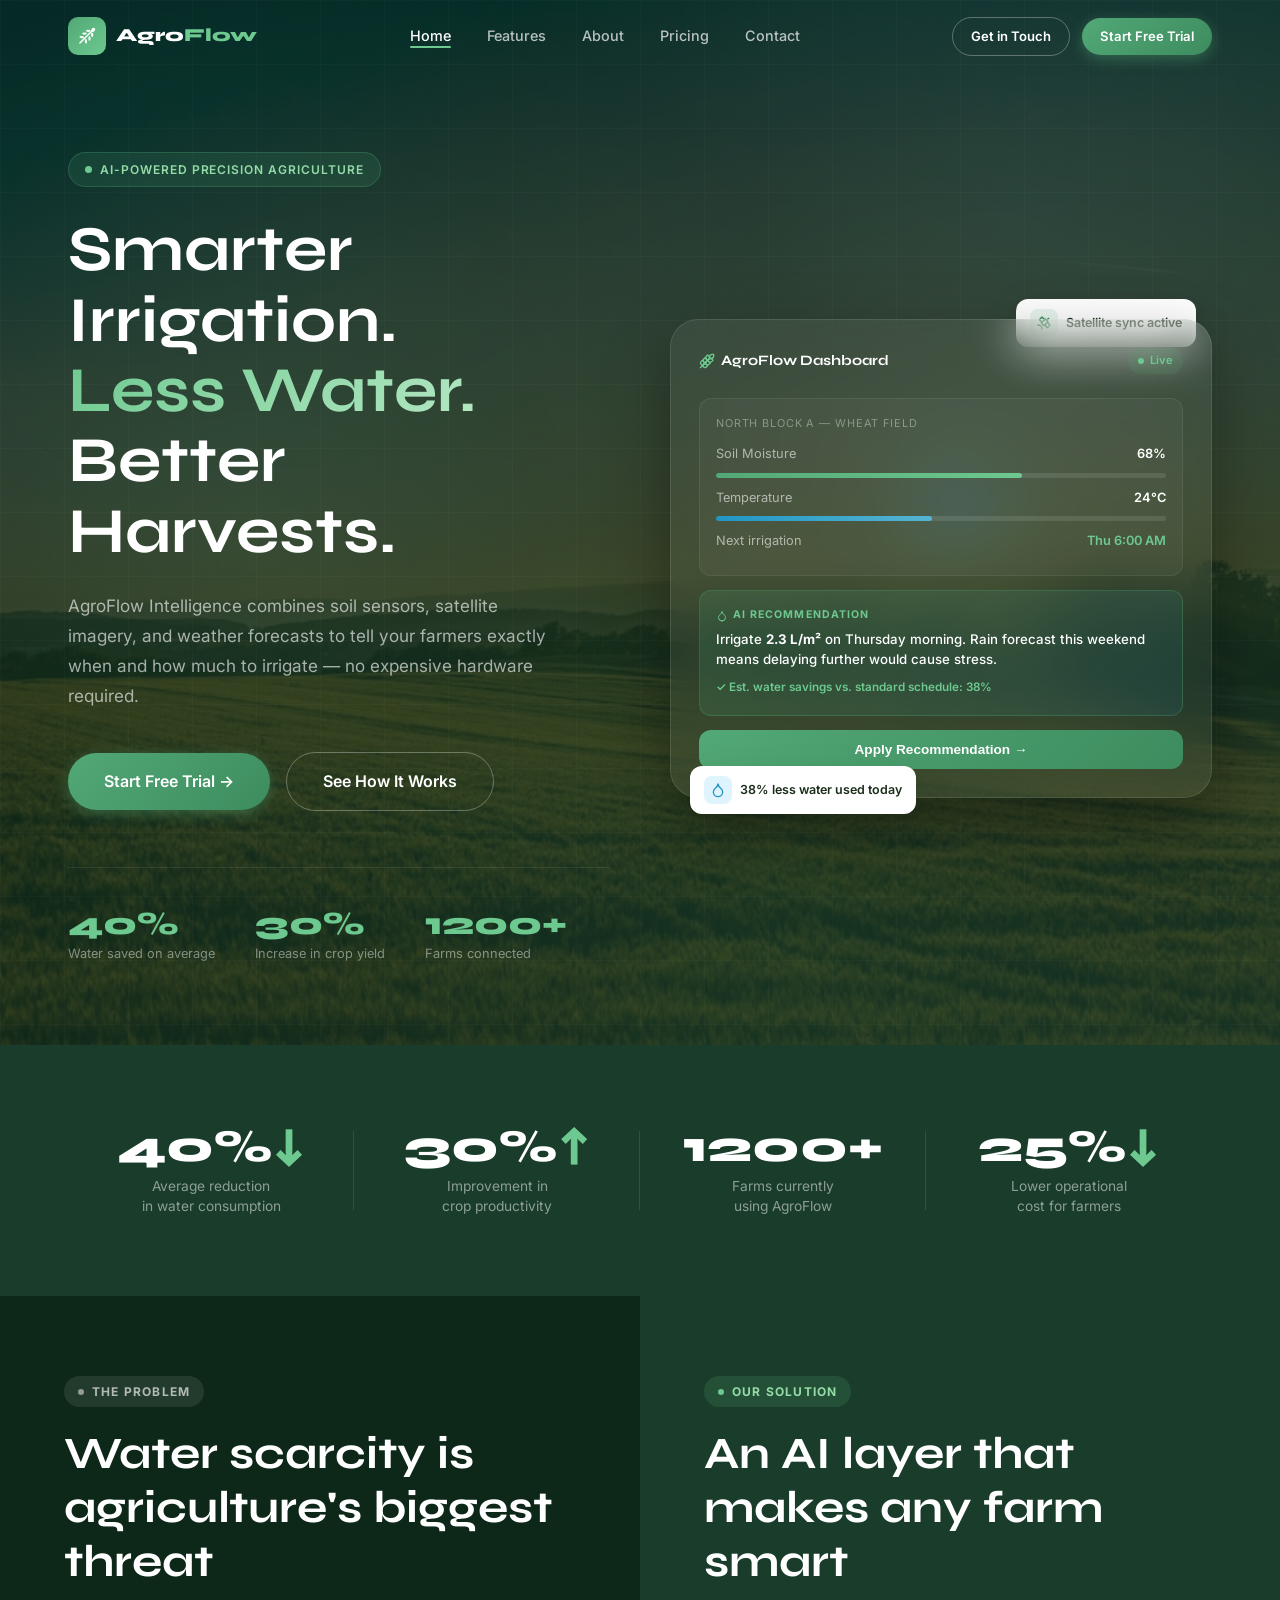
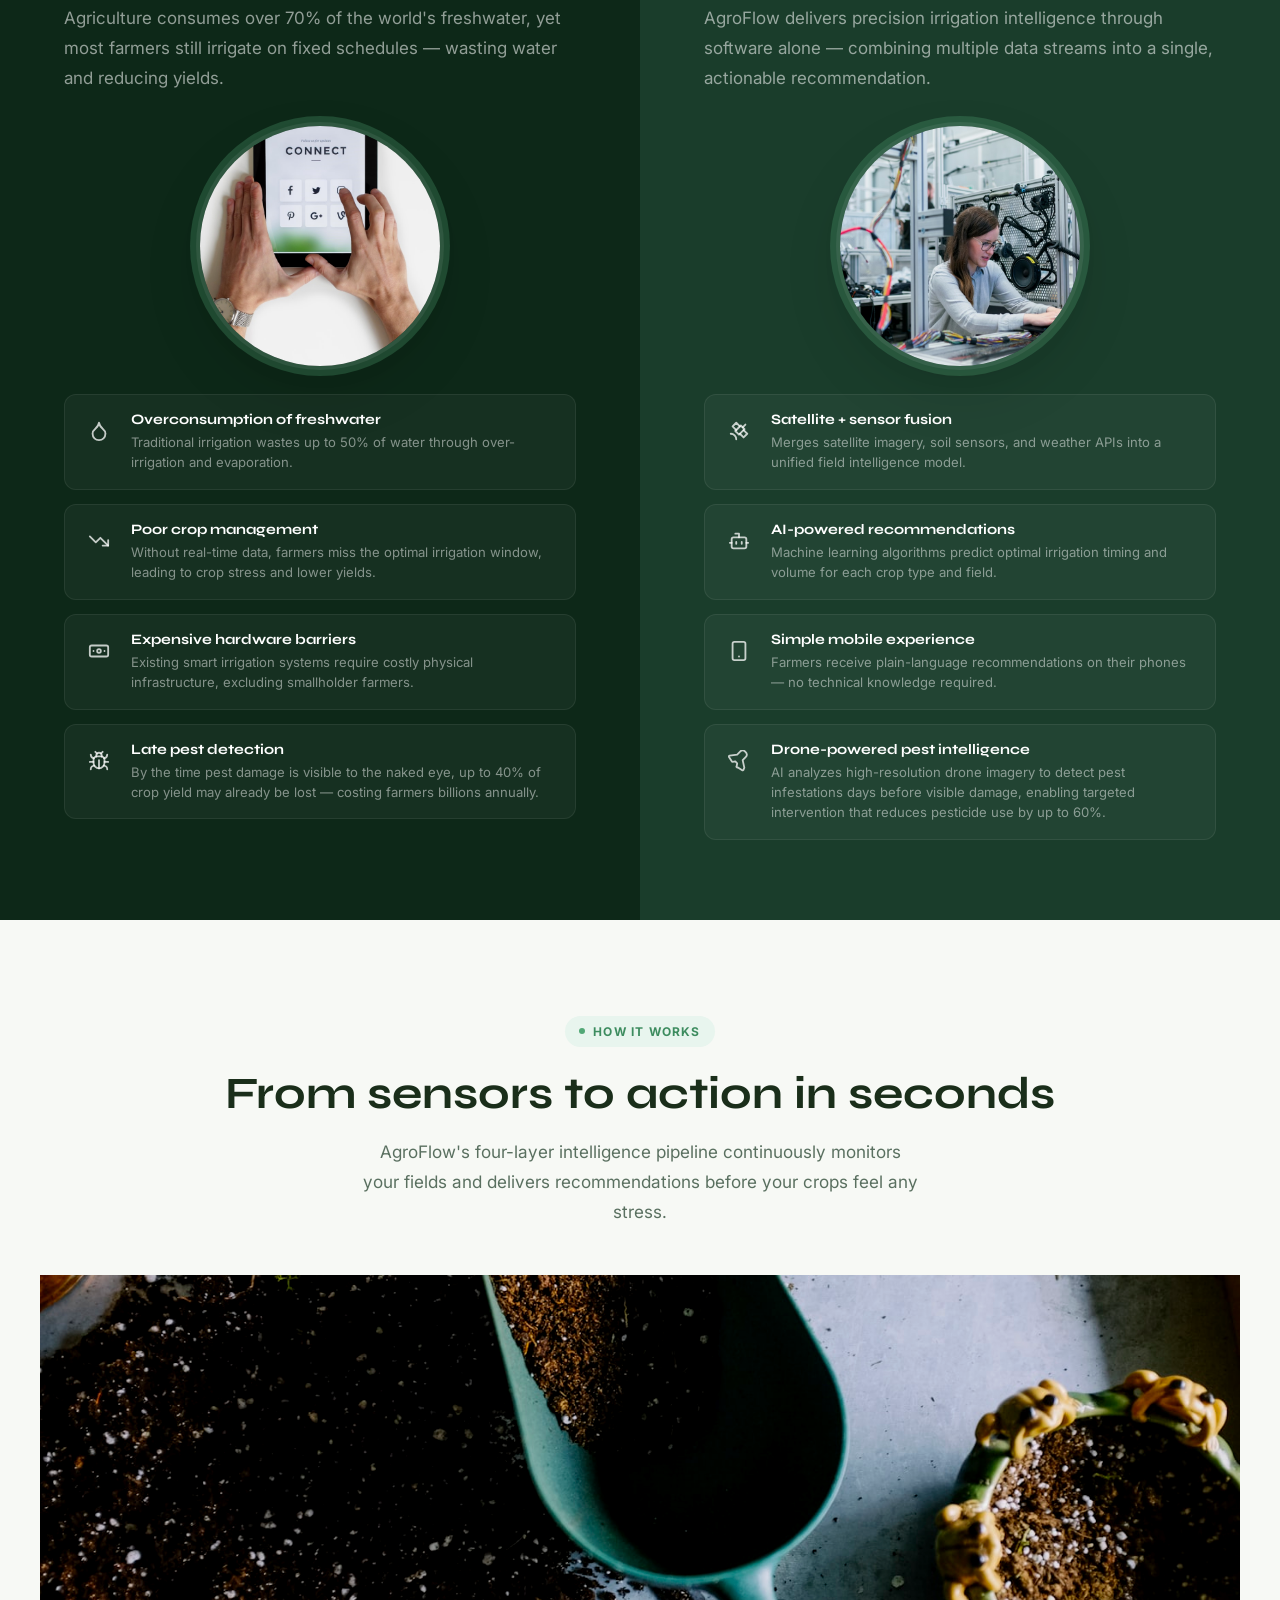
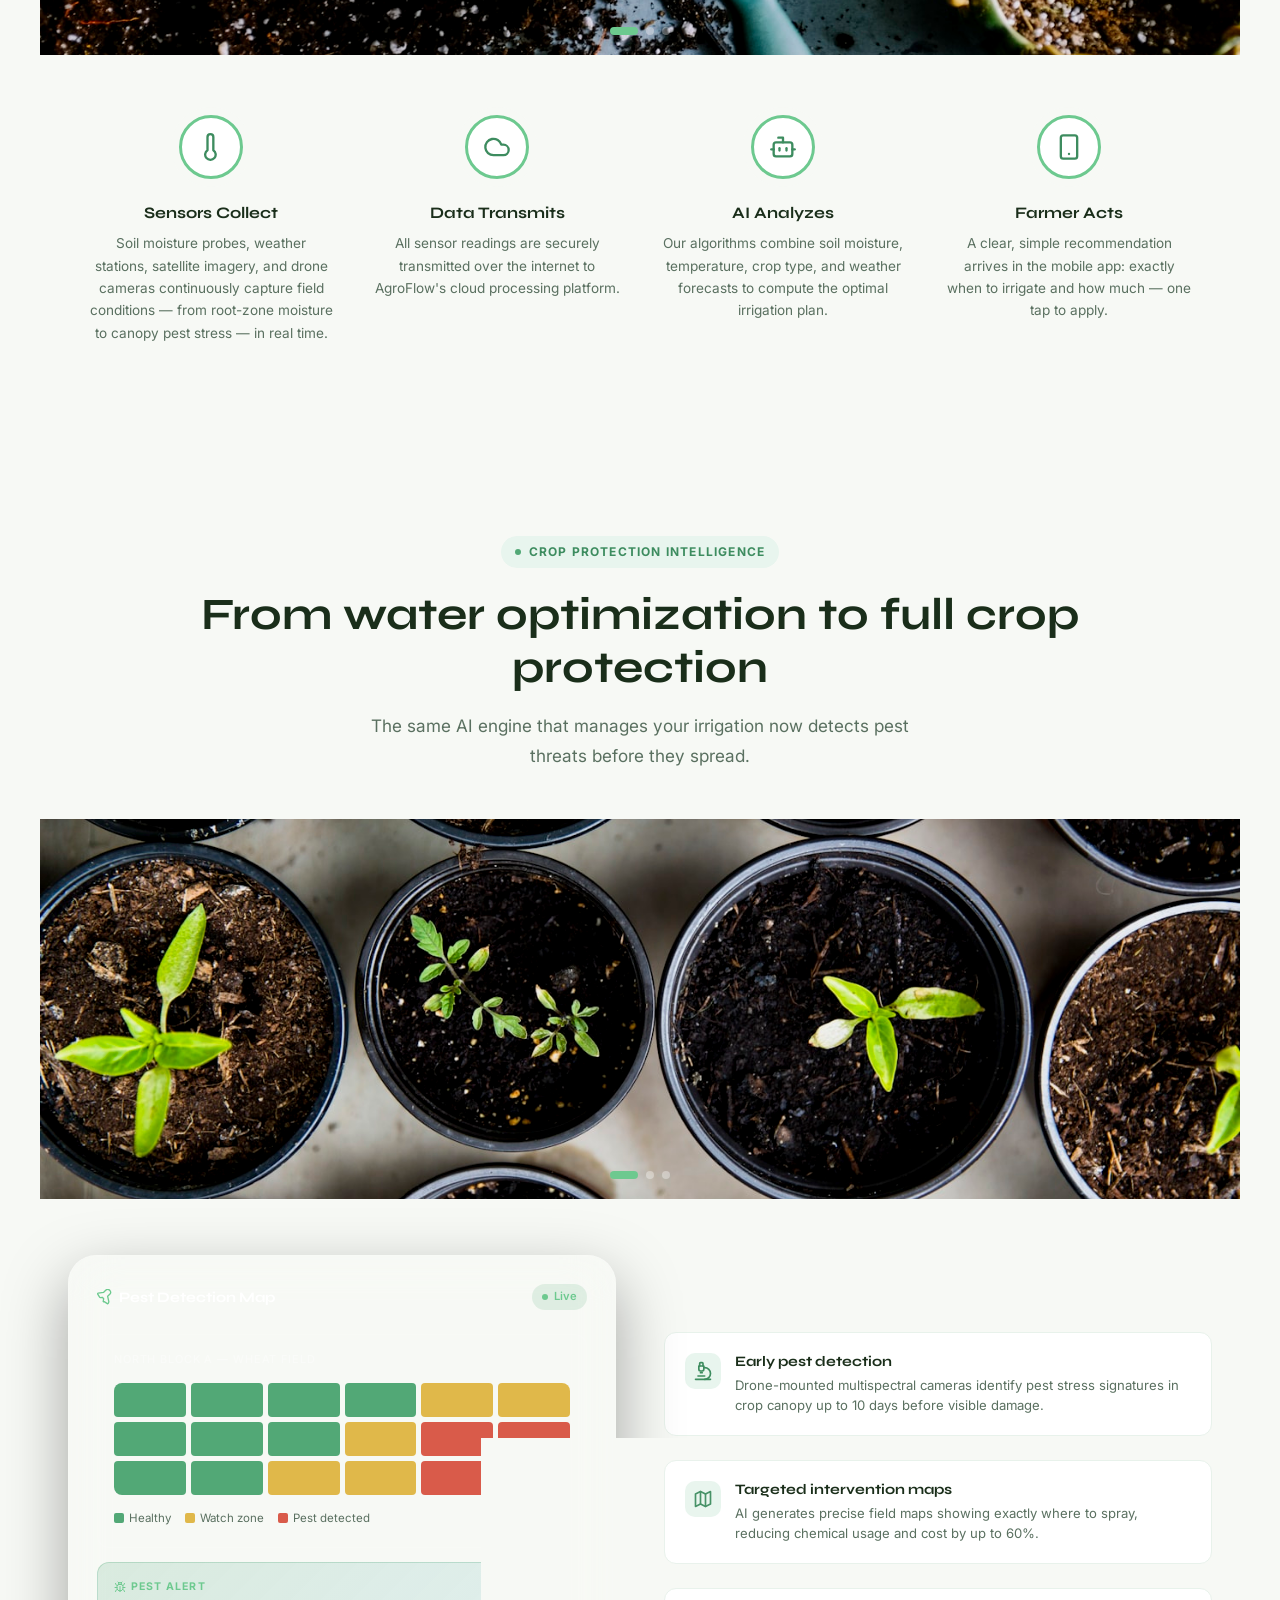
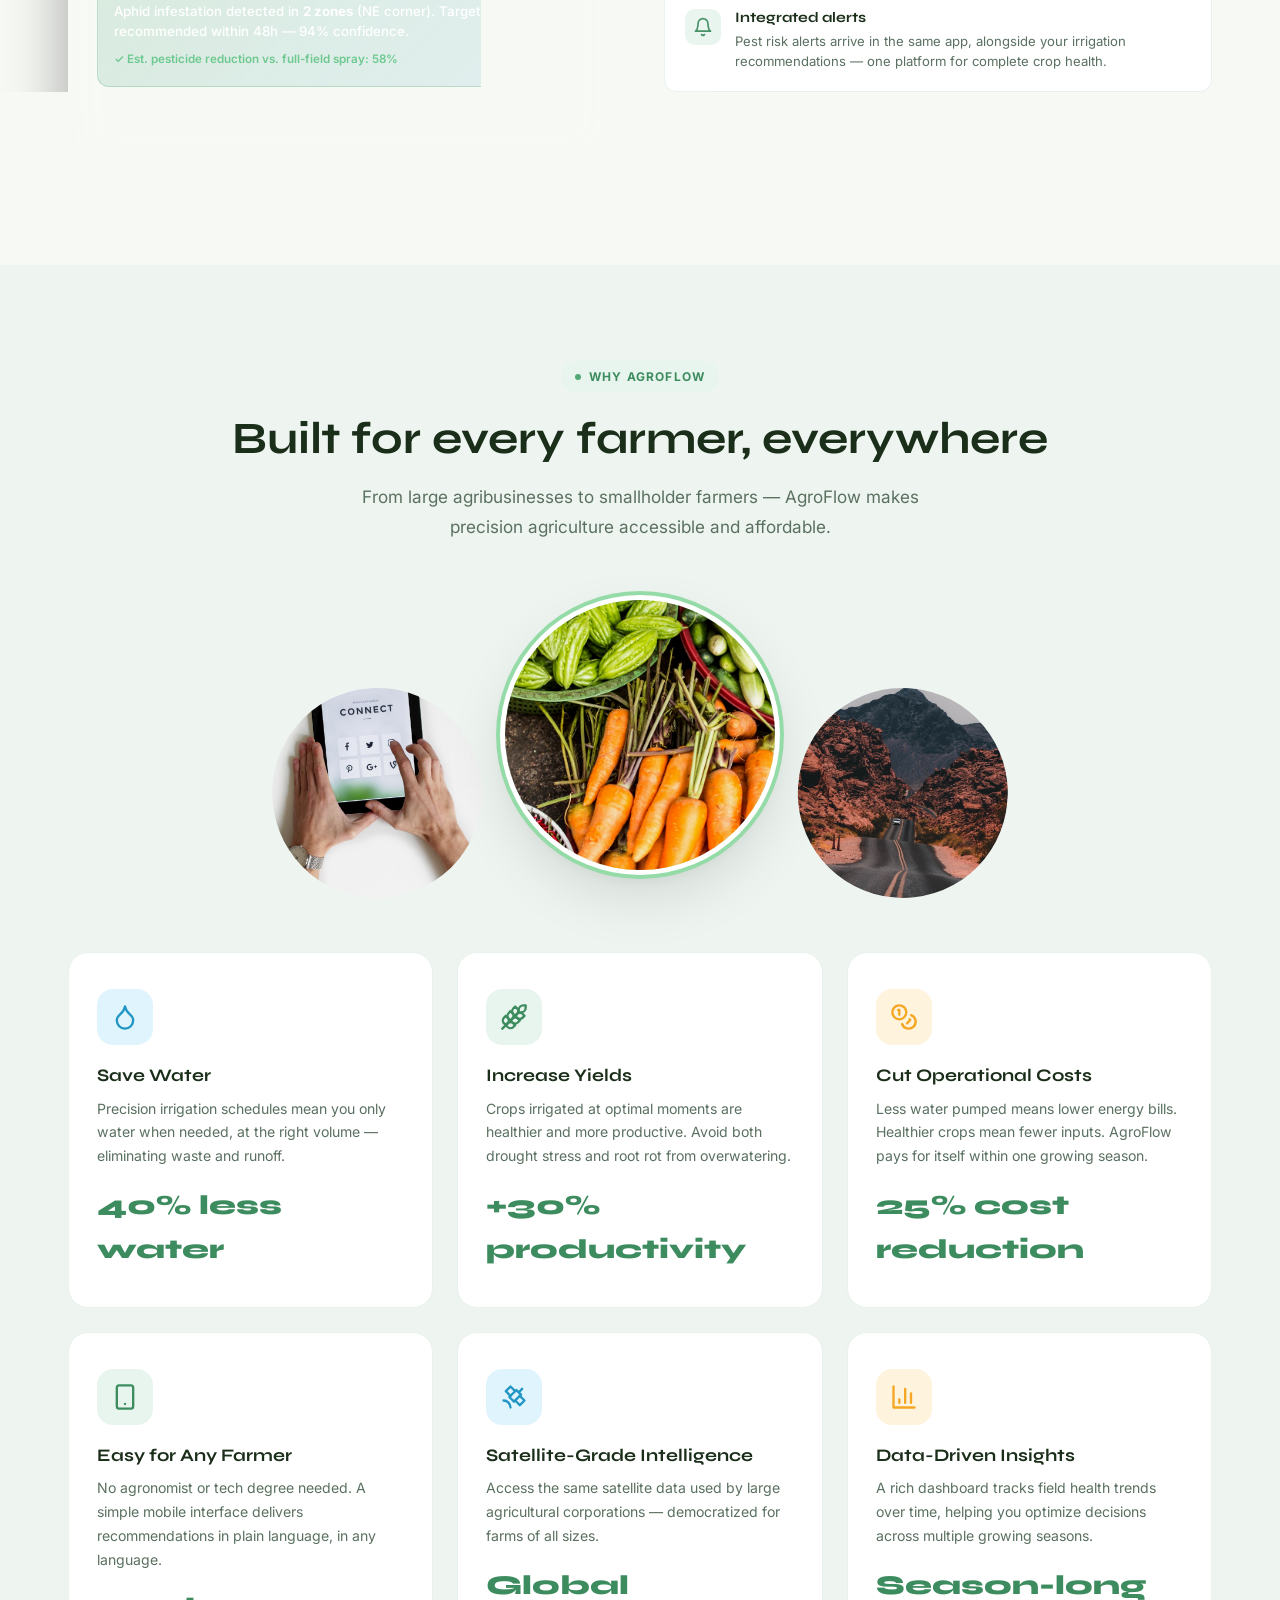
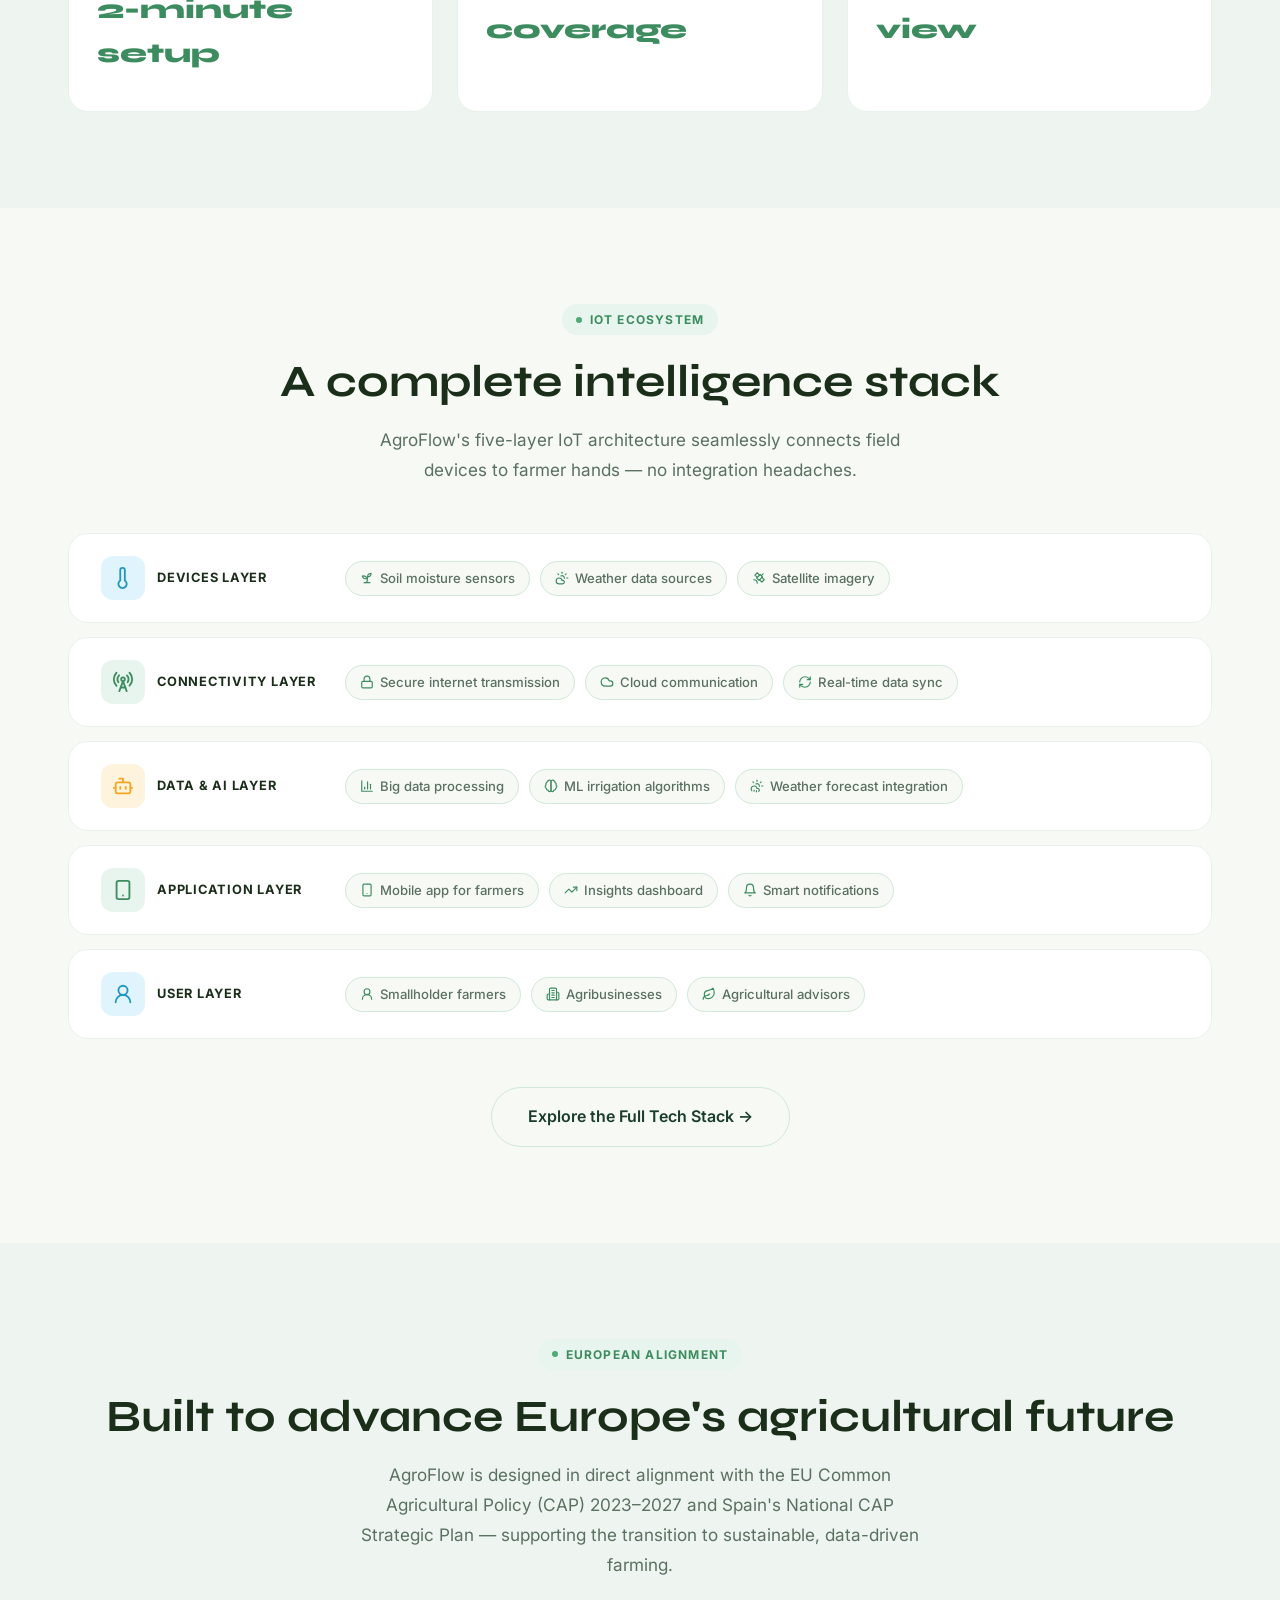
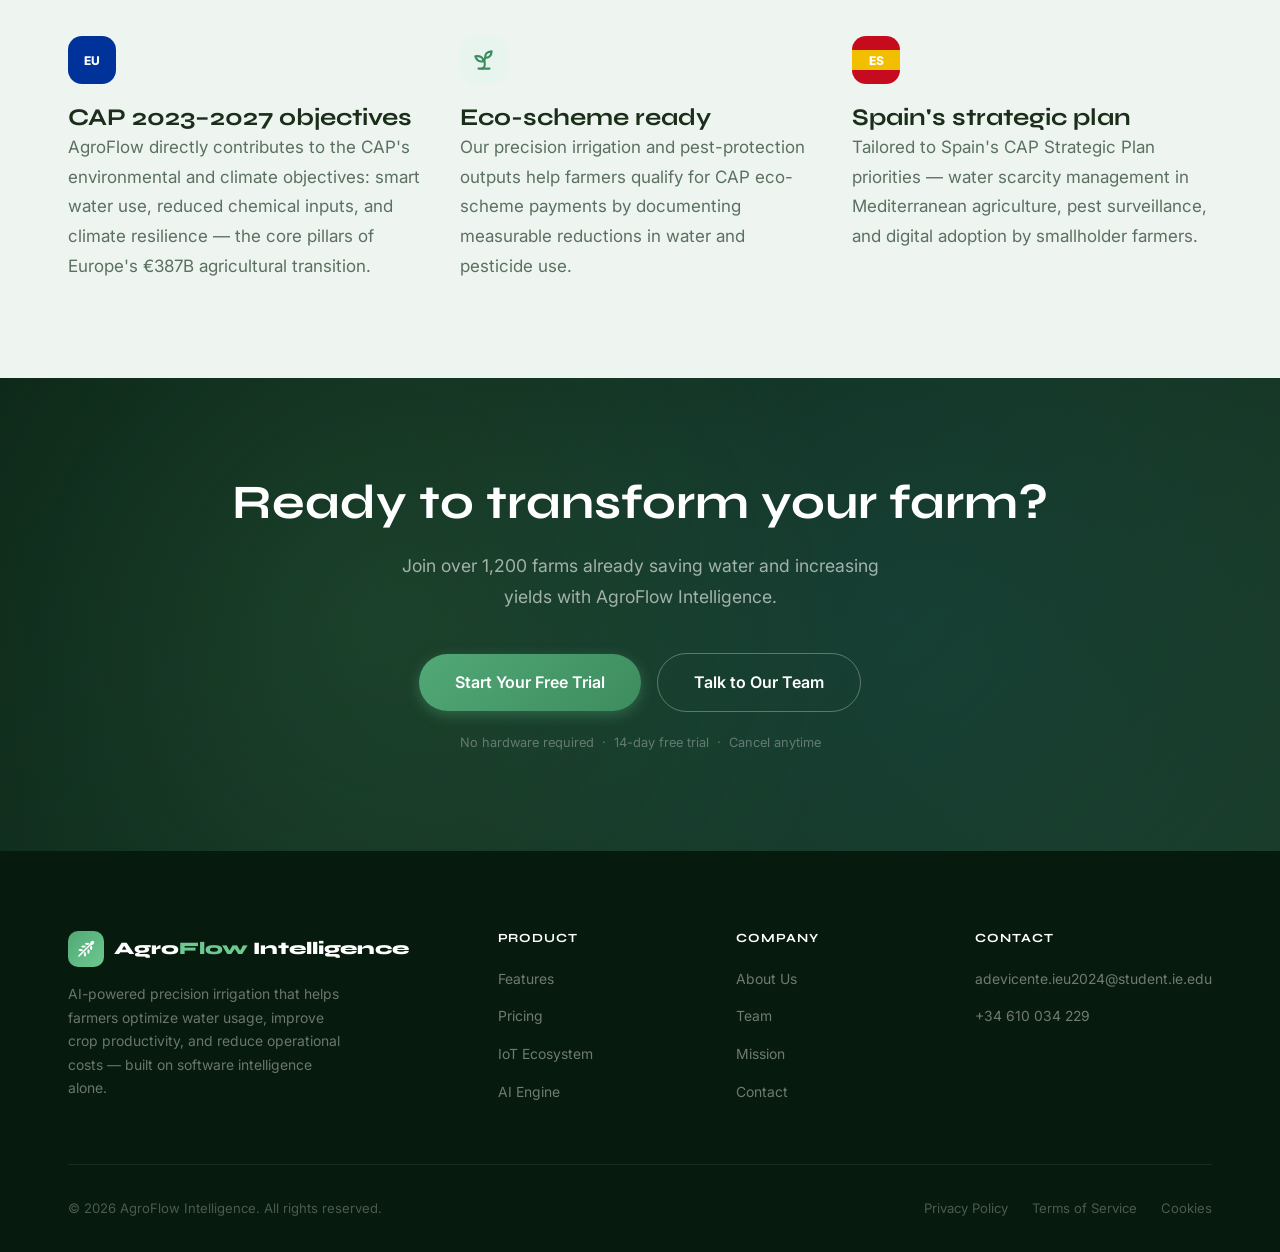
==== commit 89ddbb61: "Overhaul photo presentation: carousels, circular frames, staggered mosaics CSS — new photo component" ====
--- a/index.html
+++ b/index.html
@@ -175,7 +175,9 @@
       <h2>Water scarcity is agriculture's biggest threat</h2>
       <p>Agriculture consumes over 70% of the world's freshwater, yet most farmers still irrigate on fixed schedules — wasting water and reducing yields.</p>
       <!-- Unsplash search: "drought dry cracked soil agriculture" → images/sections/water-scarcity.webp -->
-      <img src="images/sections/water-scarcity.webp" alt="Dry cracked soil in a drought-stricken field" loading="lazy" style="width:100%;border-radius:0;object-fit:cover;height:210px;margin-bottom:28px;margin-top:4px;clip-path:polygon(0 0,100% 0,100% 88%,0 100%);filter:brightness(0.9) contrast(1.05);" />
+      <div class="img-circle-frame img-circle-frame--dark">
+        <img src="images/sections/water-scarcity.webp" alt="Dry cracked soil in a drought-stricken field" loading="lazy" />
+      </div>
       <ul class="problem-list">
         <li class="problem-item">
           <span class="problem-icon">
@@ -220,7 +222,9 @@
       <h2>An AI layer that makes any farm smart</h2>
       <p>AgroFlow delivers precision irrigation intelligence through software alone — combining multiple data streams into a single, actionable recommendation.</p>
       <!-- Unsplash search: "farmer tablet smartphone field crops technology" → images/sections/farmer-tablet.webp -->
-      <img src="images/sections/farmer-tablet.webp" alt="Farmer using a tablet to monitor crops in the field" loading="lazy" style="width:100%;border-radius:0;object-fit:cover;height:210px;margin-bottom:28px;margin-top:4px;clip-path:polygon(0 0,100% 0,100% 100%,0 88%);filter:brightness(0.9) contrast(1.05);" />
+      <div class="img-circle-frame img-circle-frame--dark">
+        <img src="images/sections/farmer-tablet.webp" alt="Farmer using a tablet to monitor crops in the field" loading="lazy" />
+      </div>
       <ul class="solution-list">
         <li class="solution-item">
           <span class="problem-icon">
@@ -270,8 +274,16 @@
         <h2 class="section-title">From sensors to action in seconds</h2>
         <p class="section-subtitle">AgroFlow's four-layer intelligence pipeline continuously monitors your fields and delivers recommendations before your crops feel any stress.</p>
       </div>
-      <!-- Unsplash search: "soil moisture sensor agriculture iot" → images/sections/sensor-in-soil.webp -->
-      <img src="images/sections/sensor-in-soil.webp" alt="IoT soil moisture sensor installed in a crop field" loading="lazy" class="section-img-banner" style="margin-top:48px;" />
+      <div class="photo-carousel" style="margin-top:48px;">
+        <img src="images/sections/sensor-in-soil.webp" alt="IoT soil moisture sensor installed in a crop field" class="carousel-slide active" loading="lazy">
+        <img src="images/features/iot-sensors-field.webp" alt="IoT sensor network across farmland" class="carousel-slide" loading="lazy">
+        <img src="images/hero/farm-landscape.webp" alt="Aerial view of a farm landscape" class="carousel-slide" loading="lazy">
+        <div class="carousel-dots">
+          <button class="carousel-dot active" aria-label="Slide 1"></button>
+          <button class="carousel-dot" aria-label="Slide 2"></button>
+          <button class="carousel-dot" aria-label="Slide 3"></button>
+        </div>
+      </div>
 
       <div class="steps-grid">
         <div class="steps-connector"></div>
@@ -316,8 +328,16 @@
         <h2 class="section-title">From water optimization to full crop protection</h2>
         <p class="section-subtitle">The same AI engine that manages your irrigation now detects pest threats before they spread.</p>
       </div>
-      <!-- Unsplash search: "agricultural drone crops field aerial" → images/sections/drone-over-crops.webp -->
-      <img src="images/sections/drone-over-crops.webp" alt="Agricultural drone flying over green crop rows" loading="lazy" class="section-img-banner" style="margin-top:48px;" />
+      <div class="photo-carousel" style="margin-top:48px;">
+        <img src="images/sections/drone-over-crops.webp" alt="Agricultural drone flying over green crop rows" class="carousel-slide active" loading="lazy">
+        <img src="images/features/satellite-imagery.webp" alt="Satellite view of agricultural fields" class="carousel-slide" loading="lazy">
+        <img src="images/features/ai-data-visualization.webp" alt="AI data analysis visualization" class="carousel-slide" loading="lazy">
+        <div class="carousel-dots">
+          <button class="carousel-dot active" aria-label="Slide 1"></button>
+          <button class="carousel-dot" aria-label="Slide 2"></button>
+          <button class="carousel-dot" aria-label="Slide 3"></button>
+        </div>
+      </div>
 
       <div class="grid-2" style="align-items:center; gap:48px;">
 
@@ -419,8 +439,17 @@
         <h2 class="section-title">Built for every farmer, everywhere</h2>
         <p class="section-subtitle">From large agribusinesses to smallholder farmers — AgroFlow makes precision agriculture accessible and affordable.</p>
       </div>
-      <!-- Unsplash search: "healthy green crop rows sustainable farming" → images/sections/healthy-crops.webp -->
-      <img src="images/sections/healthy-crops.webp" alt="Rows of healthy green crops under a clear sky" loading="lazy" class="section-img-banner" style="margin-top:48px;" />
+      <div class="img-mosaic" style="margin-top:48px;">
+        <div class="img-circle-frame">
+          <img src="images/sections/water-scarcity.webp" alt="Agricultural field" loading="lazy">
+        </div>
+        <div class="img-circle-frame">
+          <img src="images/sections/healthy-crops.webp" alt="Rows of healthy green crops" loading="lazy">
+        </div>
+        <div class="img-circle-frame">
+          <img src="images/about/sunset-field.webp" alt="Farm field at sunset" loading="lazy">
+        </div>
+      </div>
 
       <div class="benefits-grid">
         <div class="benefit-card fade-up">
--- a/css/main.css
+++ b/css/main.css
@@ -637,6 +637,85 @@
   margin-bottom: 56px;
   filter: brightness(0.94) contrast(1.05) saturate(1.06);
 }
+
+/* ─── PHOTO CAROUSEL ─── */
+.photo-carousel {
+  position: relative;
+  width: calc(100% + 56px);
+  margin-left: -28px;
+  margin-right: -28px;
+  height: 380px;
+  margin-bottom: 56px;
+  overflow: hidden;
+  background: var(--green-950);
+}
+.carousel-slide {
+  position: absolute; inset: 0;
+  width: 100%; height: 100%;
+  object-fit: cover;
+  opacity: 0;
+  transition: opacity 1.4s ease;
+  filter: brightness(0.93) contrast(1.05) saturate(1.07);
+}
+.carousel-slide.active { opacity: 1; }
+.carousel-dots {
+  position: absolute; bottom: 20px; left: 50%;
+  transform: translateX(-50%);
+  display: flex; gap: 8px; z-index: 10;
+}
+.carousel-dot {
+  width: 8px; height: 8px; border-radius: var(--radius-full);
+  background: rgba(255,255,255,0.35);
+  border: none; cursor: pointer; padding: 0;
+  transition: all 0.35s ease;
+}
+.carousel-dot.active { background: var(--green-400); width: 28px; }
+
+/* ─── CIRCULAR IMAGE FRAME ─── */
+.img-circle-frame {
+  position: relative; border-radius: 50%;
+  overflow: hidden; flex-shrink: 0;
+  transition: transform 0.5s ease, box-shadow 0.5s ease;
+}
+.img-circle-frame img {
+  width: 100%; height: 100%; object-fit: cover;
+  filter: brightness(0.93) contrast(1.06) saturate(1.08);
+  transition: transform 0.7s ease; display: block;
+}
+.img-circle-frame:hover img { transform: scale(1.08); }
+/* dark panel variant */
+.img-circle-frame--dark {
+  width: 240px; height: 240px; margin: 0 auto 28px;
+  box-shadow: 0 0 0 4px rgba(255,255,255,0.07), 0 0 0 10px rgba(82,168,118,0.28), var(--shadow-xl);
+}
+/* light section variant */
+.img-circle-frame--light {
+  width: 240px; height: 240px; margin: 0 auto 32px;
+  box-shadow: 0 0 0 4px var(--white), 0 0 0 9px var(--green-300), var(--shadow-xl);
+}
+/* extra-large standalone */
+.img-circle-frame--xl {
+  width: 360px; height: 360px; margin: 0 auto 48px;
+  box-shadow: 0 0 0 5px rgba(255,255,255,0.08), 0 0 0 13px rgba(82,168,118,0.25), var(--shadow-xl);
+}
+
+/* ─── STAGGERED IMAGE MOSAIC ─── */
+.img-mosaic {
+  display: flex; align-items: flex-end; justify-content: center;
+  gap: 24px; margin-bottom: 60px; padding: 24px 0 8px; flex-wrap: wrap;
+}
+.img-mosaic .img-circle-frame {
+  width: 210px; height: 210px;
+  box-shadow: 0 0 0 4px var(--white), 0 0 0 7px var(--green-200), var(--shadow-lg);
+}
+.img-mosaic .img-circle-frame:nth-child(1) { transform: rotate(-5deg) translateY(14px); }
+.img-mosaic .img-circle-frame:nth-child(2) {
+  width: 270px; height: 270px; z-index: 2;
+  transform: translateY(-14px);
+  box-shadow: 0 0 0 5px var(--white), 0 0 0 9px var(--green-300), var(--shadow-xl);
+}
+.img-mosaic .img-circle-frame:nth-child(3) { transform: rotate(5deg) translateY(14px); }
+.img-mosaic .img-circle-frame:hover { transform: translateY(-10px) scale(1.05) !important; z-index: 3; }
 .hero-photo-overlay {
   position: absolute; inset: 0; z-index: 1;
   background: url('../images/hero/farm-landscape.webp') center / cover no-repeat;
--- a/css/responsive.css
+++ b/css/responsive.css
@@ -56,6 +56,19 @@
     margin-right: -20px;
     height: 240px;
   }
+  .photo-carousel {
+    width: calc(100% + 40px);
+    margin-left: -20px;
+    margin-right: -20px;
+    height: 260px;
+  }
+  .img-circle-frame--dark,
+  .img-circle-frame--light { width: 200px; height: 200px; }
+  .img-circle-frame--xl    { width: 280px; height: 280px; }
+  .img-mosaic .img-circle-frame            { width: 160px; height: 160px; }
+  .img-mosaic .img-circle-frame:nth-child(2){ width: 210px; height: 210px; }
+  .img-mosaic .img-circle-frame:nth-child(1){ transform: rotate(-3deg) translateY(10px); }
+  .img-mosaic .img-circle-frame:nth-child(3){ transform: rotate(3deg) translateY(10px); }
 
   /* Nav */
   .nav-links {
@@ -131,6 +144,15 @@
 /* SMALL MOBILE — 480px and below */
 @media (max-width: 480px) {
   .section-img-banner { height: 180px; }
+  .photo-carousel { height: 200px; }
+  .img-circle-frame--dark,
+  .img-circle-frame--light { width: 160px; height: 160px; }
+  .img-circle-frame--xl    { width: 220px; height: 220px; }
+  .img-mosaic { gap: 12px; }
+  .img-mosaic .img-circle-frame            { width: 110px; height: 110px; }
+  .img-mosaic .img-circle-frame:nth-child(2){ width: 140px; height: 140px; }
+  .img-mosaic .img-circle-frame:nth-child(1),
+  .img-mosaic .img-circle-frame:nth-child(3){ transform: none; }
   .hero-badge { font-size: 0.68rem; }
   .hero-title { font-size: 1.9rem; }
   .hero-stats { flex-direction: column; gap: 16px; border-top: none; padding-top: 24px; margin-top: 32px; }
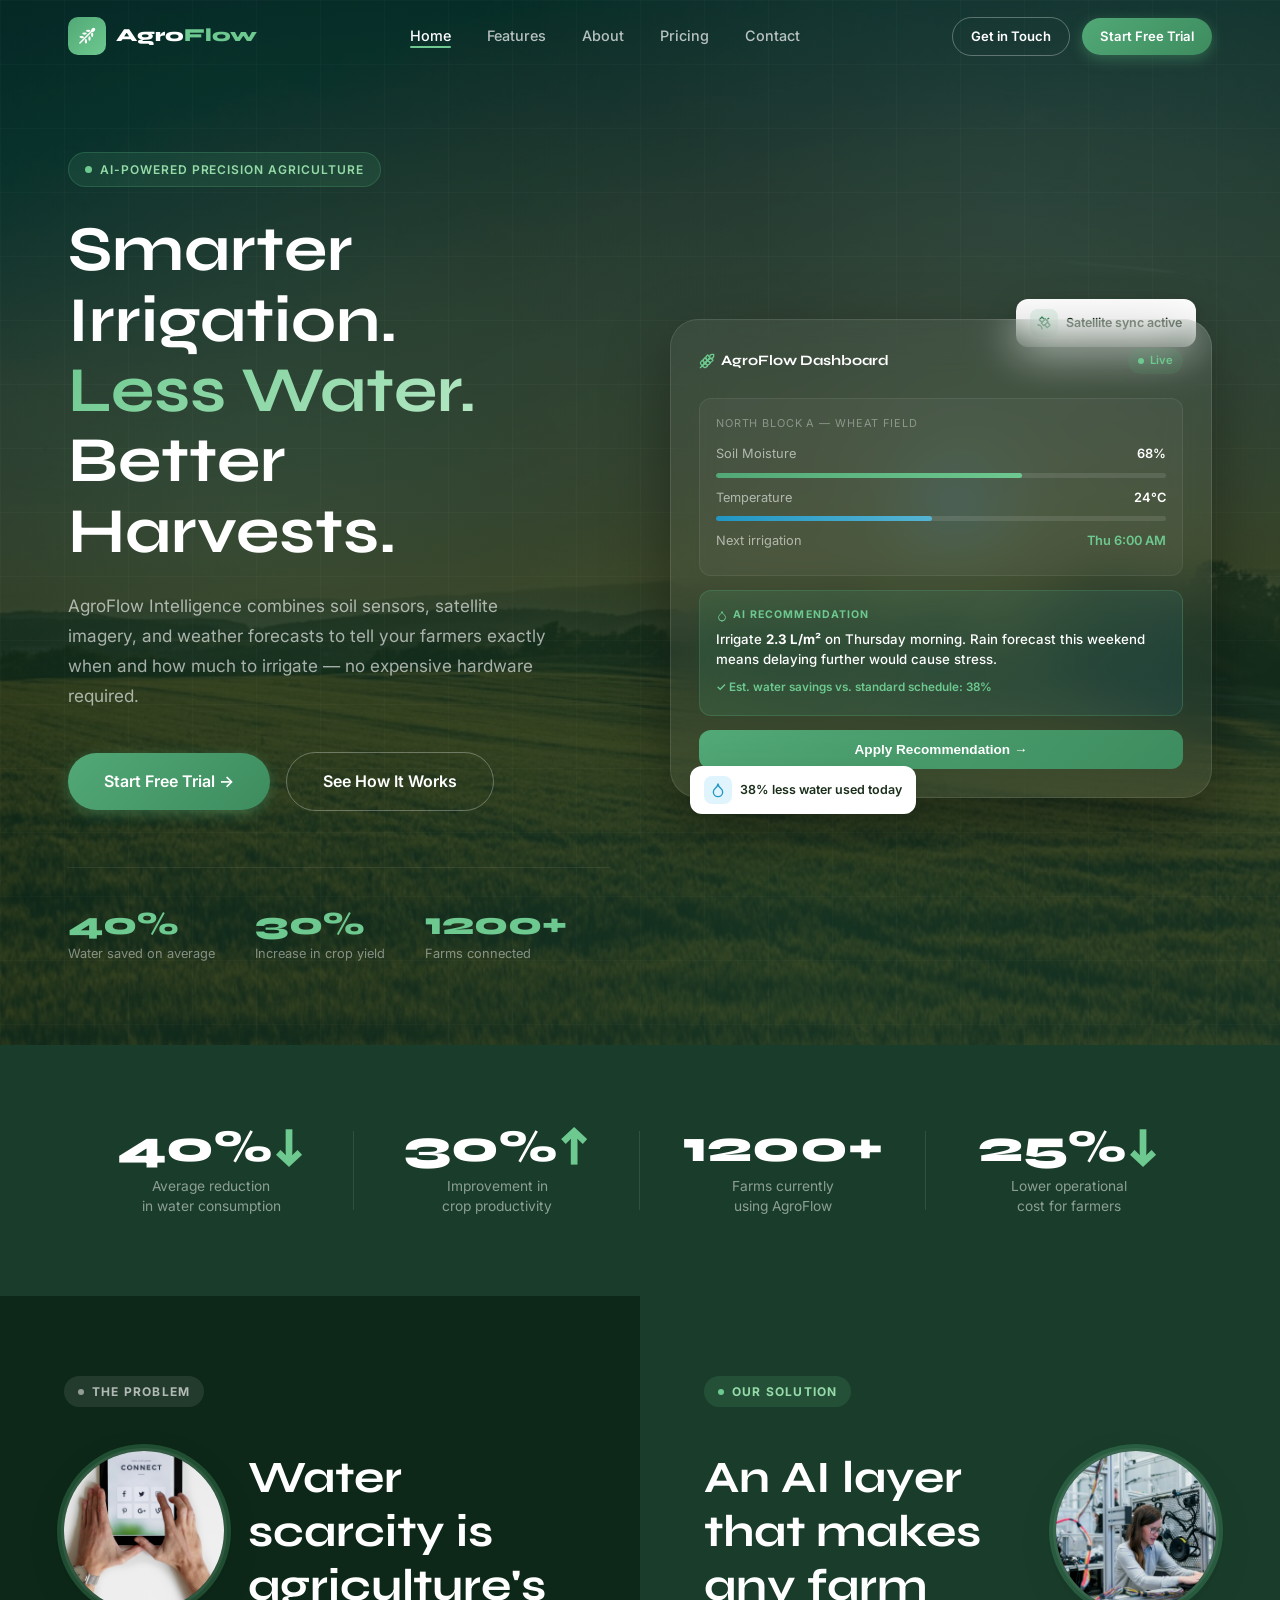
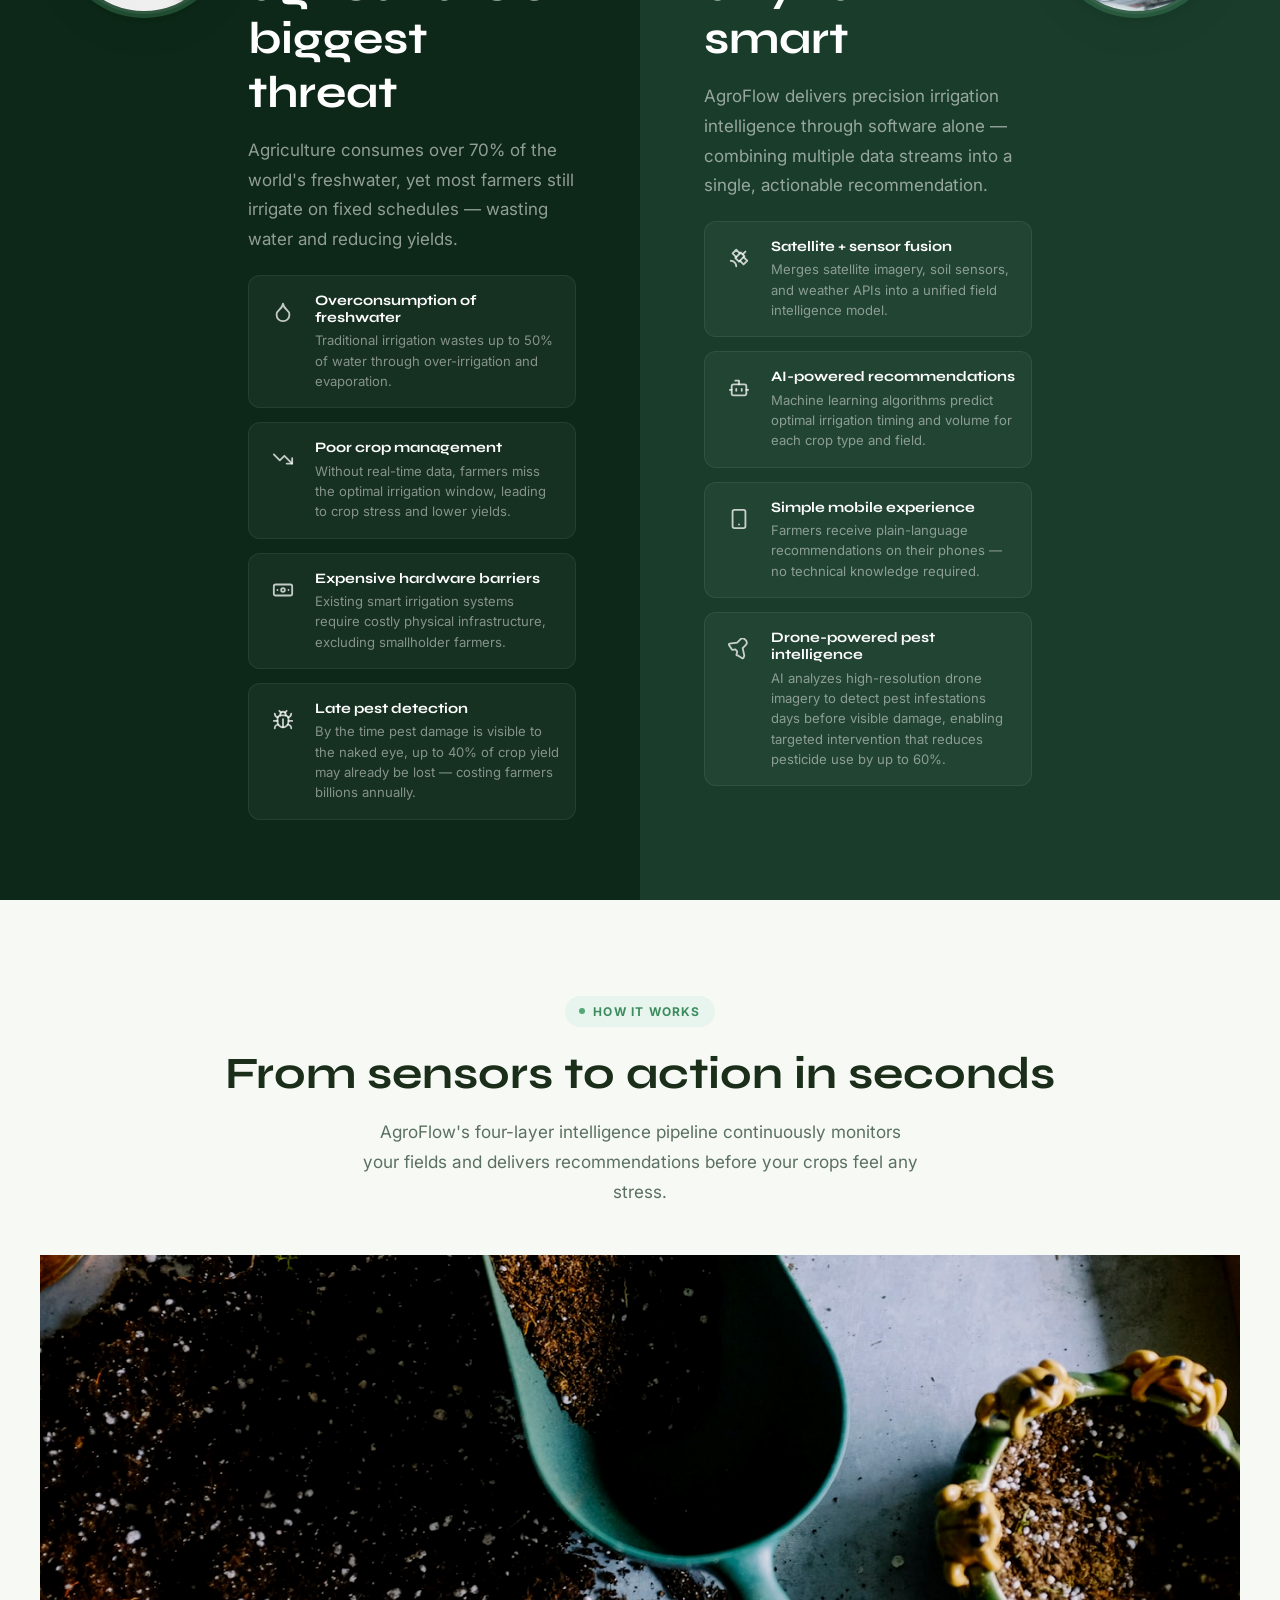
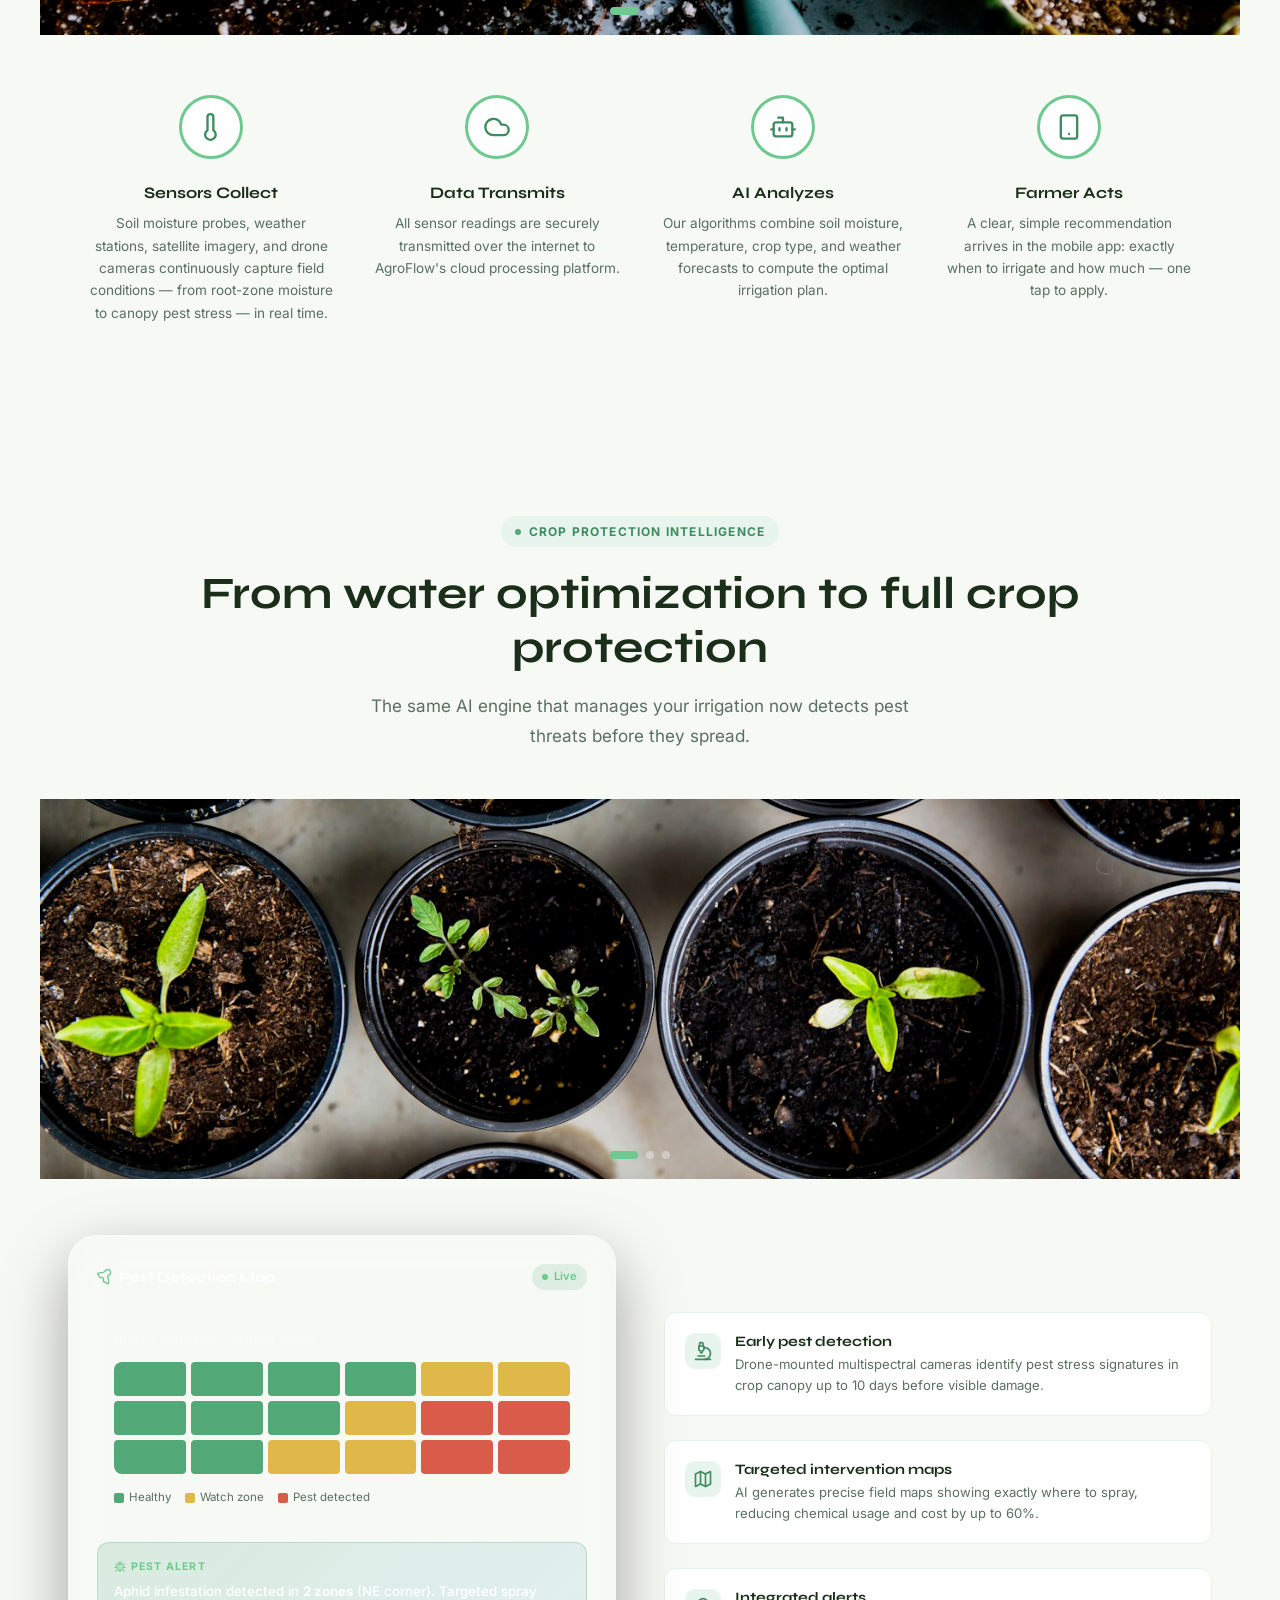
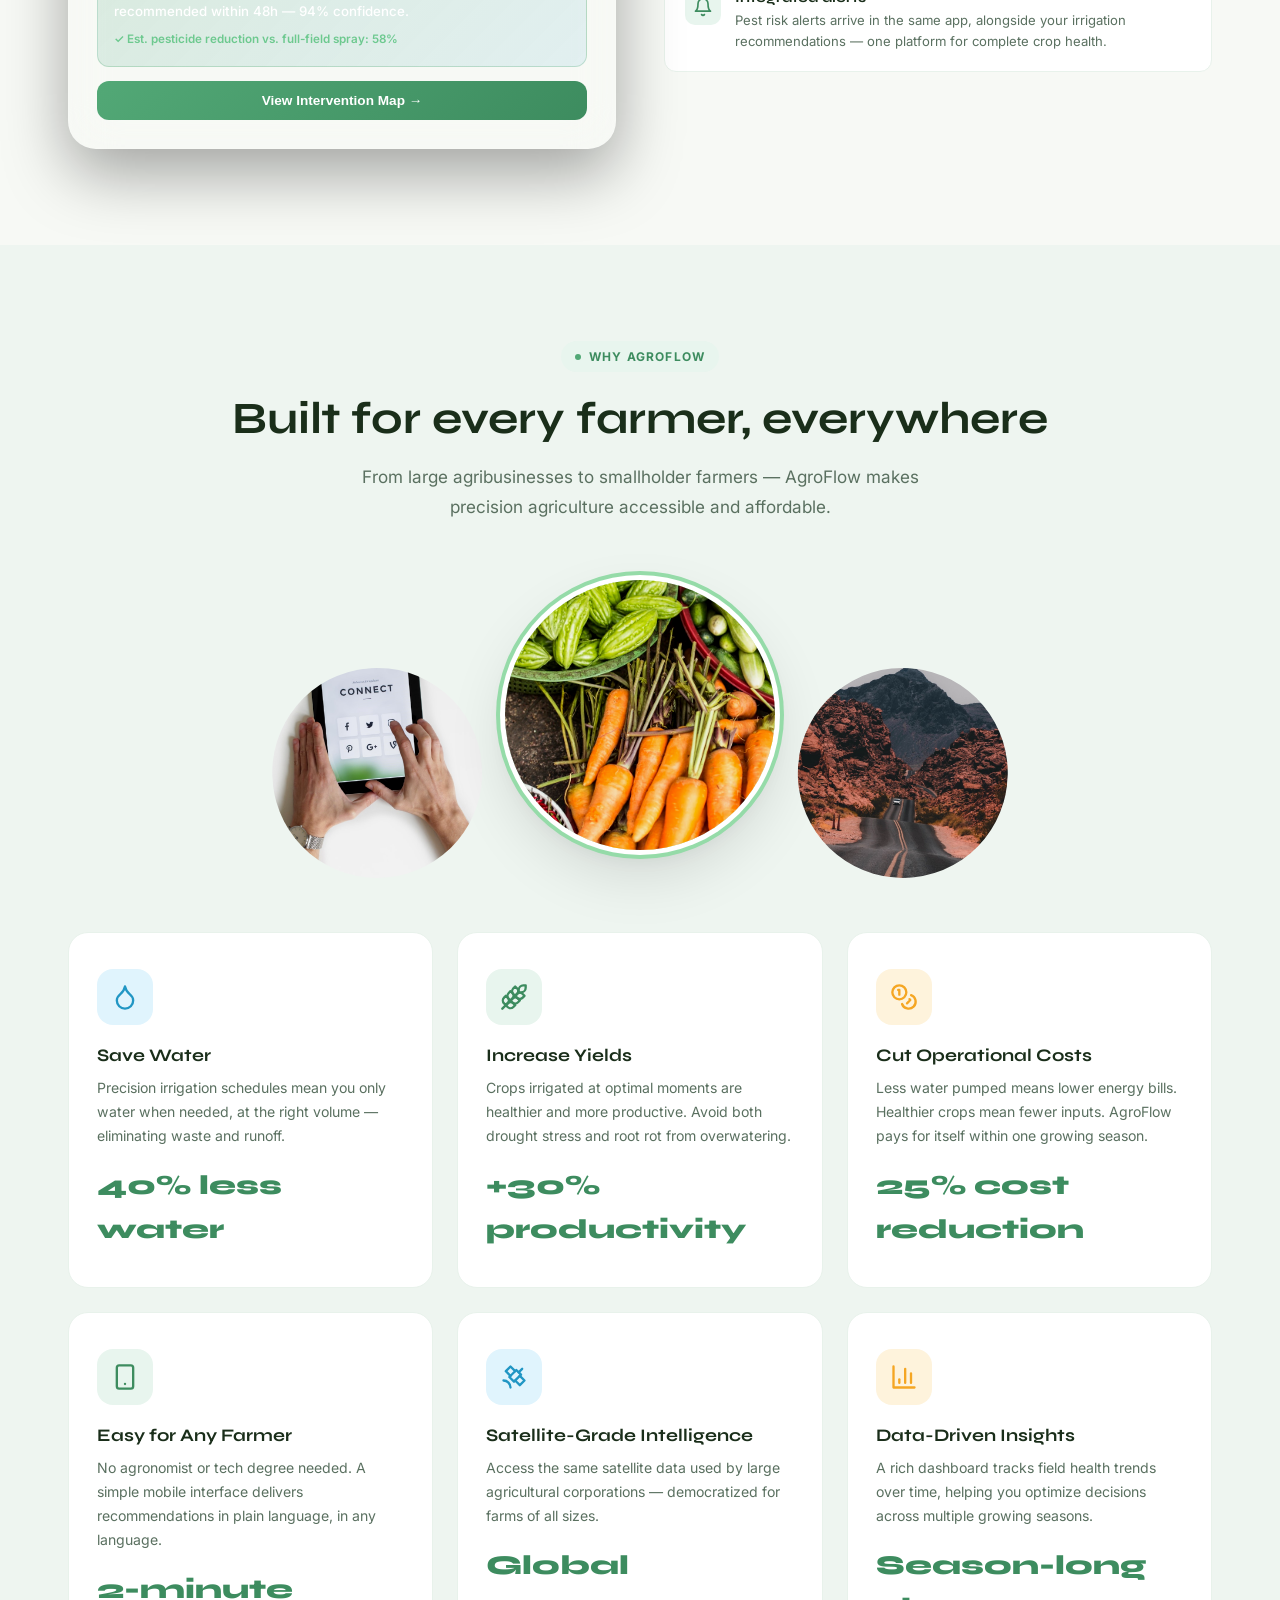
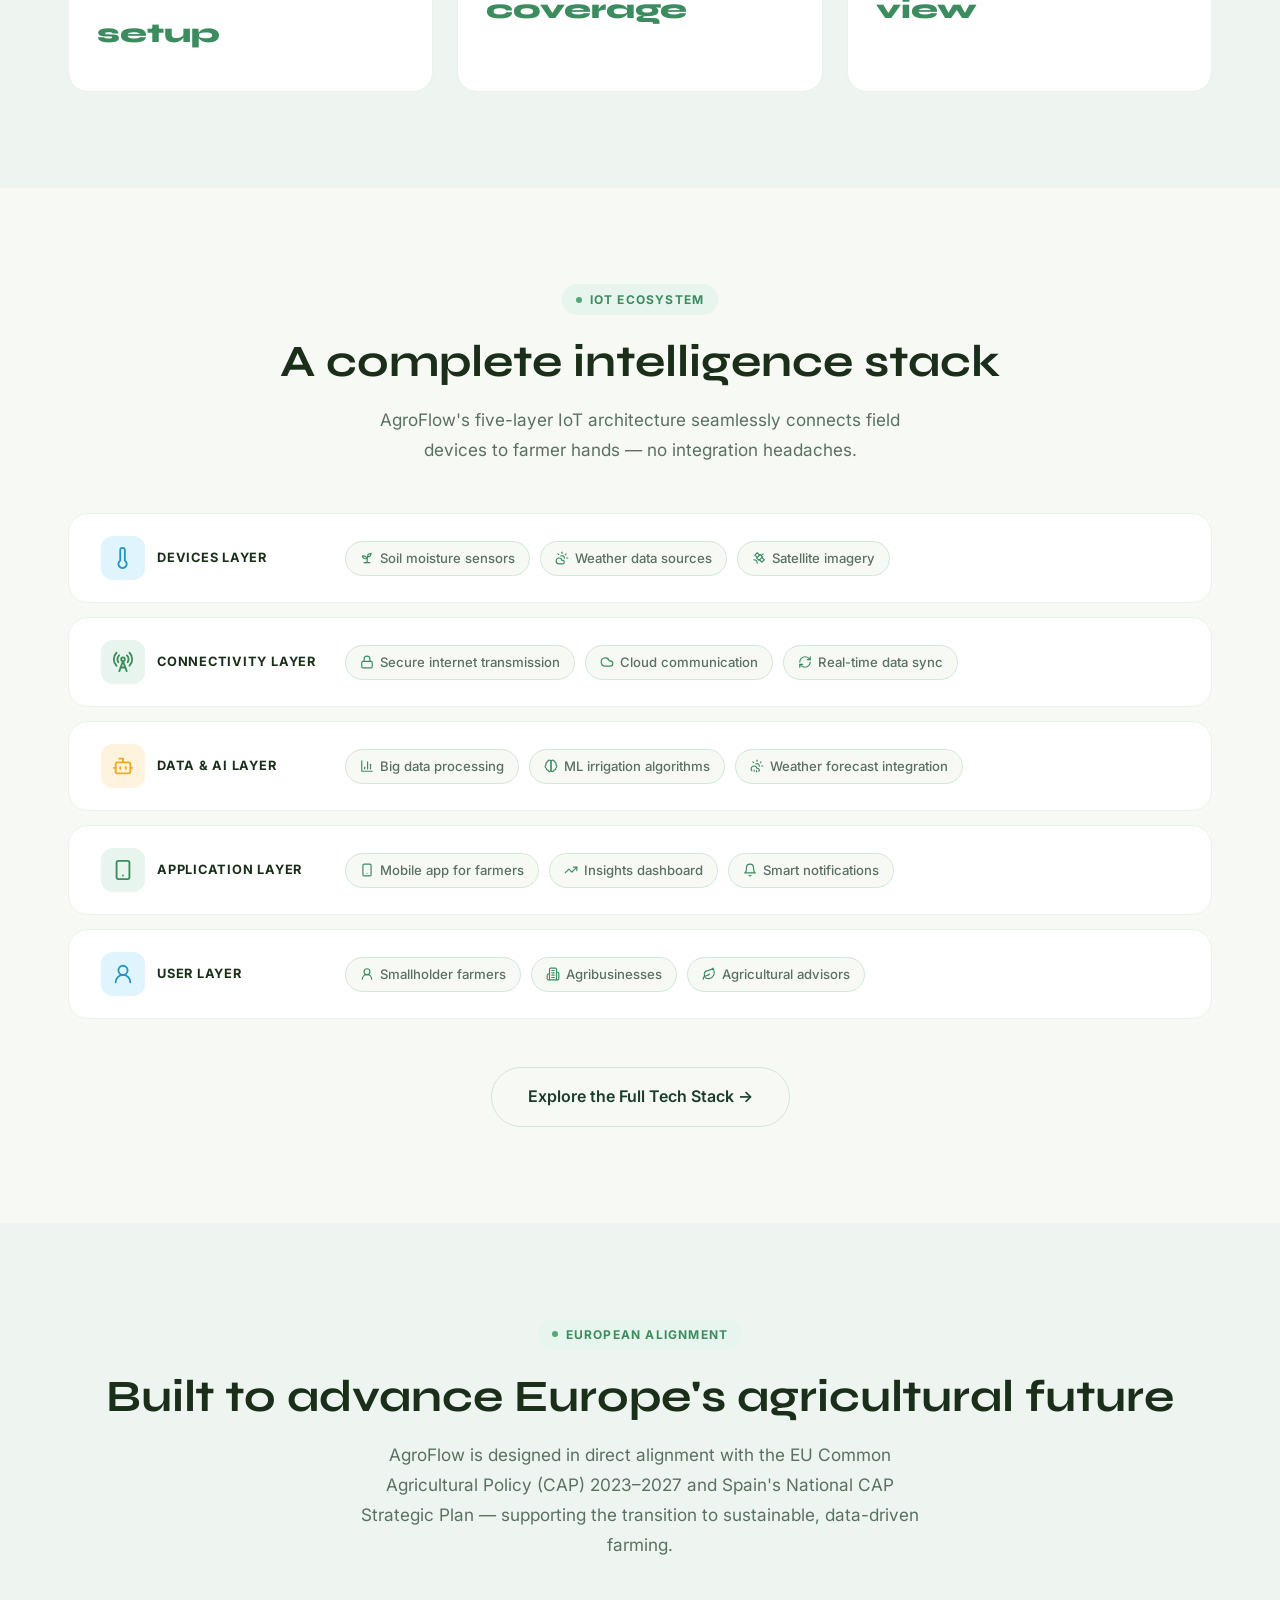
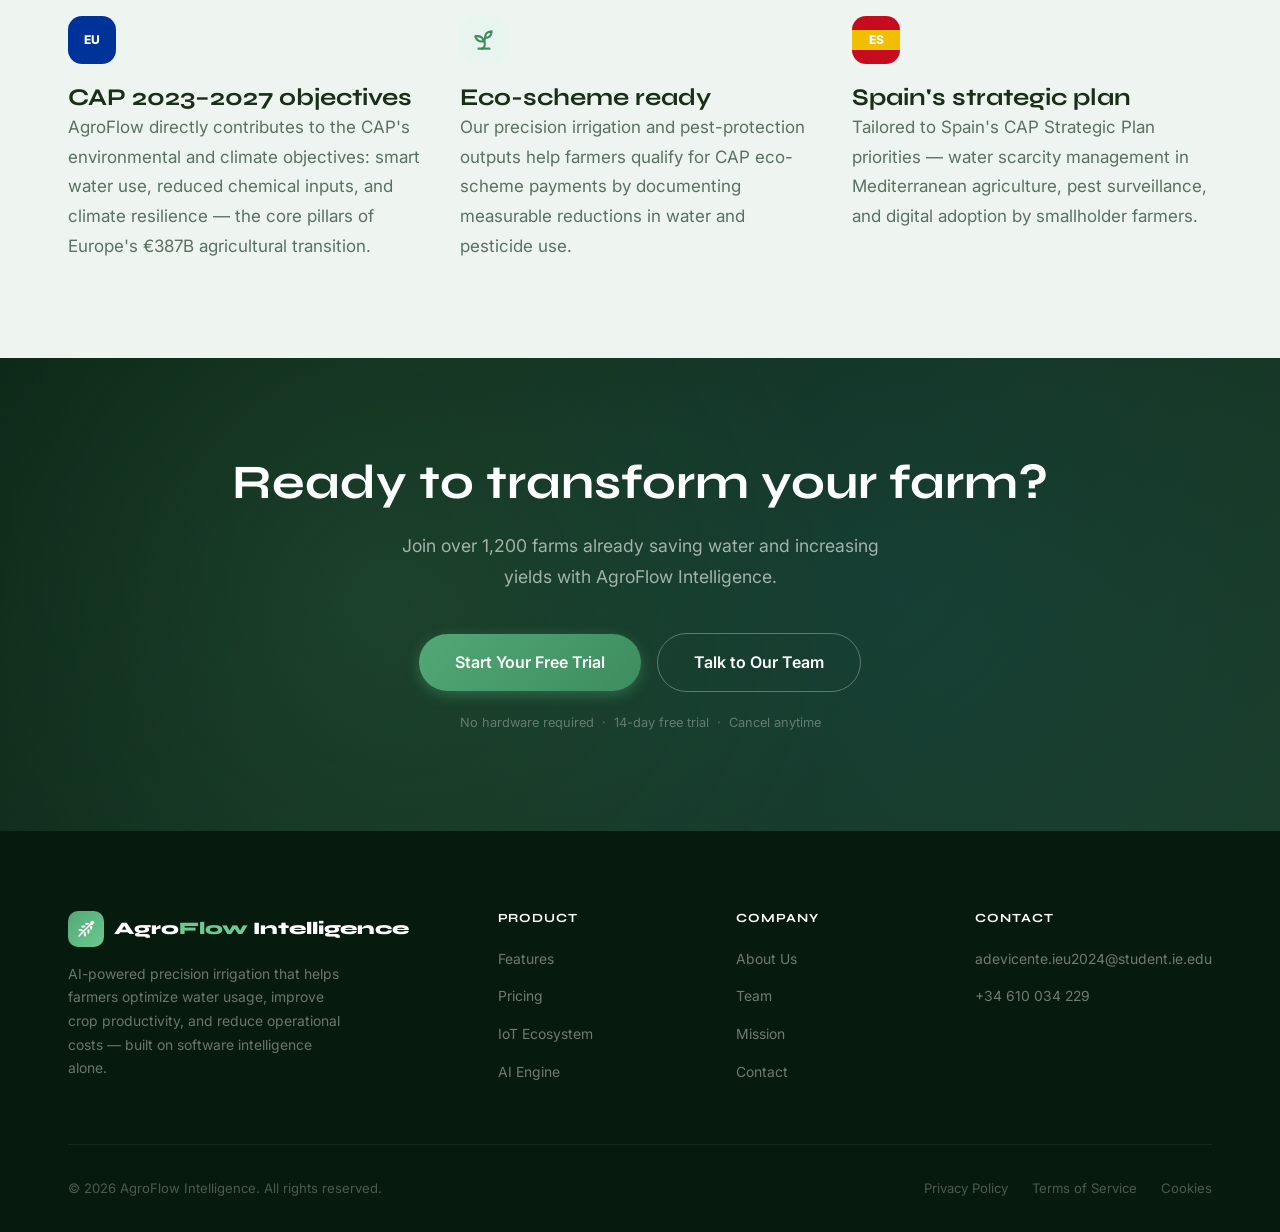
==== commit 6a2a8cc1: "Fix panel layout, carousel loading, and AI Engine section - Problem/solution panels: move h2 + descr" ====
--- a/index.html
+++ b/index.html
@@ -172,13 +172,15 @@
   <div class="problem-solution">
     <div class="problem-side">
       <div class="section-label">The Problem</div>
-      <h2>Water scarcity is agriculture's biggest threat</h2>
-      <p>Agriculture consumes over 70% of the world's freshwater, yet most farmers still irrigate on fixed schedules — wasting water and reducing yields.</p>
-      <!-- Unsplash search: "drought dry cracked soil agriculture" → images/sections/water-scarcity.webp -->
-      <div class="img-circle-frame img-circle-frame--dark">
-        <img src="images/sections/water-scarcity.webp" alt="Dry cracked soil in a drought-stricken field" loading="lazy" />
-      </div>
-      <ul class="problem-list">
+      <div class="panel-inline">
+        <!-- Unsplash search: "drought dry cracked soil agriculture" → images/sections/water-scarcity.webp -->
+        <div class="panel-circle">
+          <img src="images/sections/water-scarcity.webp" alt="Dry cracked soil in a drought-stricken field" loading="lazy" />
+        </div>
+        <div>
+          <h2>Water scarcity is agriculture's biggest threat</h2>
+          <p>Agriculture consumes over 70% of the world's freshwater, yet most farmers still irrigate on fixed schedules — wasting water and reducing yields.</p>
+          <ul class="problem-list">
         <li class="problem-item">
           <span class="problem-icon">
             <svg xmlns="http://www.w3.org/2000/svg" width="22" height="22" viewBox="0 0 24 24" fill="none" stroke="rgba(255,255,255,0.75)" stroke-width="2" stroke-linecap="round" stroke-linejoin="round" aria-hidden="true"><path d="M12 22a7 7 0 0 0 7-7c0-2-1-3.9-3-5.5s-3.5-4-4-6.5c-.5 2.5-2 4.9-4 6.5C6 11.1 5 13 5 15a7 7 0 0 0 7 7z"/></svg>
@@ -215,17 +217,21 @@
             <p>By the time pest damage is visible to the naked eye, up to 40% of crop yield may already be lost — costing farmers billions annually.</p>
           </div>
         </li>
-      </ul>
+          </ul>
+        </div>
+      </div><!-- /.panel-inline -->
     </div>
     <div class="solution-side">
       <div class="section-label">Our Solution</div>
-      <h2>An AI layer that makes any farm smart</h2>
-      <p>AgroFlow delivers precision irrigation intelligence through software alone — combining multiple data streams into a single, actionable recommendation.</p>
-      <!-- Unsplash search: "farmer tablet smartphone field crops technology" → images/sections/farmer-tablet.webp -->
-      <div class="img-circle-frame img-circle-frame--dark">
-        <img src="images/sections/farmer-tablet.webp" alt="Farmer using a tablet to monitor crops in the field" loading="lazy" />
-      </div>
-      <ul class="solution-list">
+      <div class="panel-inline panel-inline--reverse">
+        <!-- Unsplash search: "farmer tablet smartphone field crops technology" → images/sections/farmer-tablet.webp -->
+        <div class="panel-circle">
+          <img src="images/sections/farmer-tablet.webp" alt="Farmer using a tablet to monitor crops in the field" loading="lazy" />
+        </div>
+        <div>
+          <h2>An AI layer that makes any farm smart</h2>
+          <p>AgroFlow delivers precision irrigation intelligence through software alone — combining multiple data streams into a single, actionable recommendation.</p>
+          <ul class="solution-list">
         <li class="solution-item">
           <span class="problem-icon">
             <svg xmlns="http://www.w3.org/2000/svg" width="22" height="22" viewBox="0 0 24 24" fill="none" stroke="rgba(255,255,255,0.75)" stroke-width="2" stroke-linecap="round" stroke-linejoin="round" aria-hidden="true"><path d="M13 7 9 3 5 7l4 4"/><path d="m17 11 4 4-4 4-4-4"/><path d="m8 12 4 4 6-6-4-4Z"/><path d="m16 8 3-3"/><path d="M9 21a6 6 0 0 0-6-6"/></svg>
@@ -262,7 +268,9 @@
             <p>AI analyzes high-resolution drone imagery to detect pest infestations days before visible damage, enabling targeted intervention that reduces pesticide use by up to 60%.</p>
           </div>
         </li>
-      </ul>
+          </ul>
+        </div>
+      </div><!-- /.panel-inline -->
     </div>
   </div>
 
@@ -275,9 +283,9 @@
         <p class="section-subtitle">AgroFlow's four-layer intelligence pipeline continuously monitors your fields and delivers recommendations before your crops feel any stress.</p>
       </div>
       <div class="photo-carousel" style="margin-top:48px;">
-        <img src="images/sections/sensor-in-soil.webp" alt="IoT soil moisture sensor installed in a crop field" class="carousel-slide active" loading="lazy">
-        <img src="images/features/iot-sensors-field.webp" alt="IoT sensor network across farmland" class="carousel-slide" loading="lazy">
-        <img src="images/hero/farm-landscape.webp" alt="Aerial view of a farm landscape" class="carousel-slide" loading="lazy">
+        <img src="images/sections/sensor-in-soil.webp" alt="IoT soil moisture sensor installed in a crop field" class="carousel-slide active">
+        <img src="images/features/iot-sensors-field.webp" alt="IoT sensor network across farmland" class="carousel-slide">
+        <img src="images/hero/farm-landscape.webp" alt="Aerial view of a farm landscape" class="carousel-slide">
         <div class="carousel-dots">
           <button class="carousel-dot active" aria-label="Slide 1"></button>
           <button class="carousel-dot" aria-label="Slide 2"></button>
@@ -329,9 +337,9 @@
         <p class="section-subtitle">The same AI engine that manages your irrigation now detects pest threats before they spread.</p>
       </div>
       <div class="photo-carousel" style="margin-top:48px;">
-        <img src="images/sections/drone-over-crops.webp" alt="Agricultural drone flying over green crop rows" class="carousel-slide active" loading="lazy">
-        <img src="images/features/satellite-imagery.webp" alt="Satellite view of agricultural fields" class="carousel-slide" loading="lazy">
-        <img src="images/features/ai-data-visualization.webp" alt="AI data analysis visualization" class="carousel-slide" loading="lazy">
+        <img src="images/sections/drone-over-crops.webp" alt="Agricultural drone flying over green crop rows" class="carousel-slide active">
+        <img src="images/features/satellite-imagery.webp" alt="Satellite view of agricultural fields" class="carousel-slide">
+        <img src="images/features/ai-data-visualization.webp" alt="AI data analysis visualization" class="carousel-slide">
         <div class="carousel-dots">
           <button class="carousel-dot active" aria-label="Slide 1"></button>
           <button class="carousel-dot" aria-label="Slide 2"></button>
--- a/css/main.css
+++ b/css/main.css
@@ -293,12 +293,42 @@
 .problem-solution { display: grid; grid-template-columns: 1fr 1fr; }
 .problem-side { background: var(--green-900); padding: 80px 64px; }
 .solution-side { background: var(--green-800); padding: 80px 64px; }
+
+/* inline circle + list row inside each dark panel */
+.panel-inline {
+  display: flex;
+  gap: 24px;
+  align-items: flex-start;
+  margin-top: 24px;
+}
+.panel-inline--reverse { flex-direction: row-reverse; }
+.panel-inline .panel-circle {
+  width: 160px; height: 160px; border-radius: 50%;
+  overflow: hidden; flex-shrink: 0;
+  box-shadow: 0 0 0 3px rgba(255,255,255,0.07), 0 0 0 7px rgba(82,168,118,0.3), var(--shadow-lg);
+  transition: transform 0.5s ease;
+}
+.panel-inline .panel-circle img {
+  width: 100%; height: 100%; object-fit: cover;
+  filter: brightness(0.92) contrast(1.06) saturate(1.08);
+  transition: transform 0.7s ease; display: block;
+}
+.panel-inline .panel-circle:hover img { transform: scale(1.08); }
+
+/* AI ENGINE asymmetric grid */
+.ai-section-grid {
+  display: grid;
+  grid-template-columns: 260px 1fr;
+  gap: 56px;
+  align-items: start;
+}
 .problem-side .section-label { background: rgba(255,255,255,0.09); color: rgba(255,255,255,0.65); }
 .problem-side .section-label::before { background: rgba(255,255,255,0.5); }
 .solution-side .section-label { background: rgba(82,168,118,0.18); color: var(--green-300); }
 .solution-side .section-label::before { background: var(--green-400); }
 .problem-side h2, .solution-side h2 { color: var(--white); margin-bottom: 16px; }
-.problem-side > p, .solution-side > p { color: rgba(255,255,255,0.55); margin-bottom: 32px; }
+.problem-side .panel-inline > div > p,
+.solution-side .panel-inline > div > p { color: rgba(255,255,255,0.55); margin-bottom: 20px; }
 .problem-list, .solution-list { display: flex; flex-direction: column; gap: 14px; }
 .problem-item, .solution-item {
   display: flex; align-items: flex-start; gap: 14px;
@@ -650,11 +680,13 @@
   background: var(--green-950);
 }
 .carousel-slide {
-  position: absolute; inset: 0;
+  position: absolute;
+  top: 0; left: 0; right: 0; bottom: 0;
   width: 100%; height: 100%;
   object-fit: cover;
   opacity: 0;
-  transition: opacity 1.4s ease;
+  transition: opacity 0.8s ease-in-out;
+  will-change: opacity;
   filter: brightness(0.93) contrast(1.05) saturate(1.07);
 }
 .carousel-slide.active { opacity: 1; }
--- a/css/responsive.css
+++ b/css/responsive.css
@@ -38,6 +38,8 @@
 
   .ecosystem-layer { grid-template-columns: 1fr; gap: 14px; }
   .layer-badge { flex-direction: row; }
+  .ai-section-grid { grid-template-columns: 1fr; }
+  .ai-section-grid .img-circle-frame--light { margin: 0 auto 32px; }
 
   .features-hero-detail { grid-template-columns: 1fr; }
   .tech-stack-grid { grid-template-columns: 1fr; }
@@ -112,6 +114,8 @@
 
   /* Problem / Solution */
   .problem-side, .solution-side { padding: 48px 24px; }
+  .panel-inline, .panel-inline--reverse { flex-direction: column; align-items: center; }
+  .panel-inline .panel-circle { width: 130px; height: 130px; }
 
   /* Ecosystem */
   .ecosystem-layer { padding: 18px 20px; }
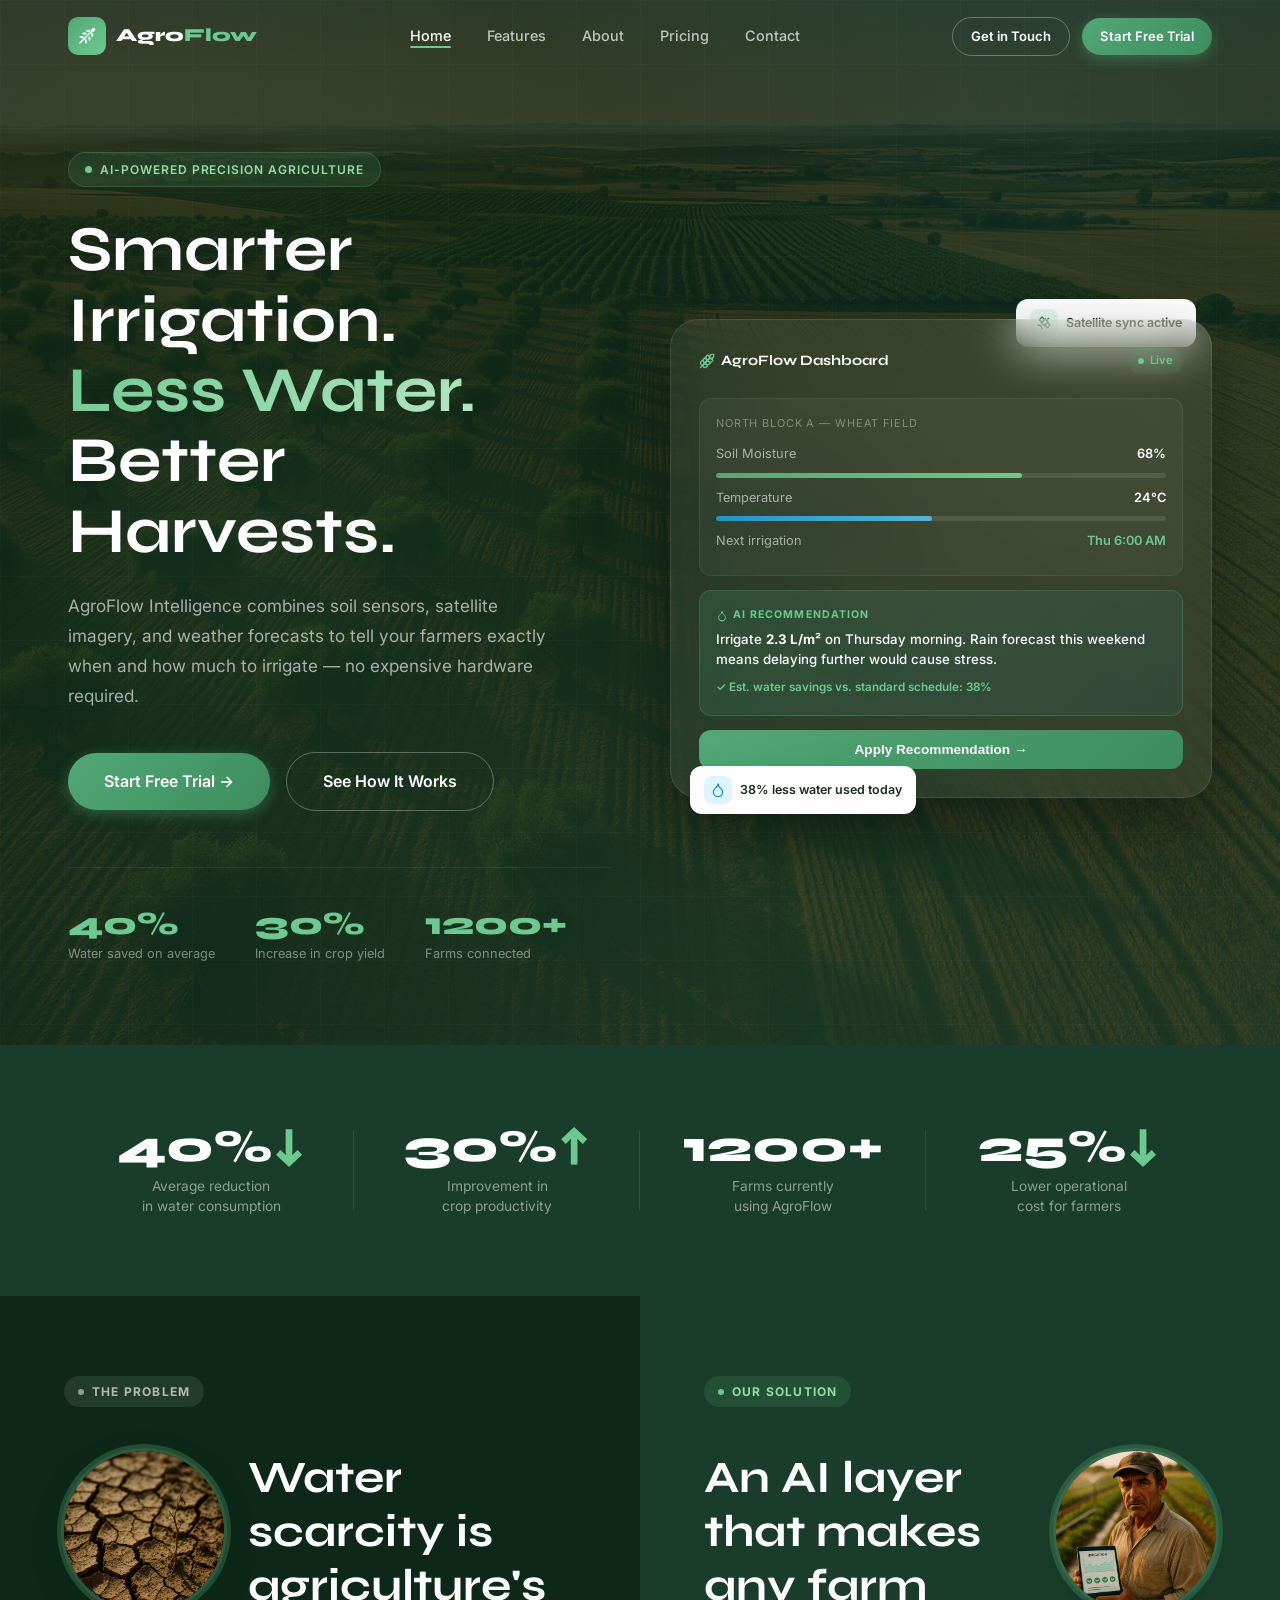
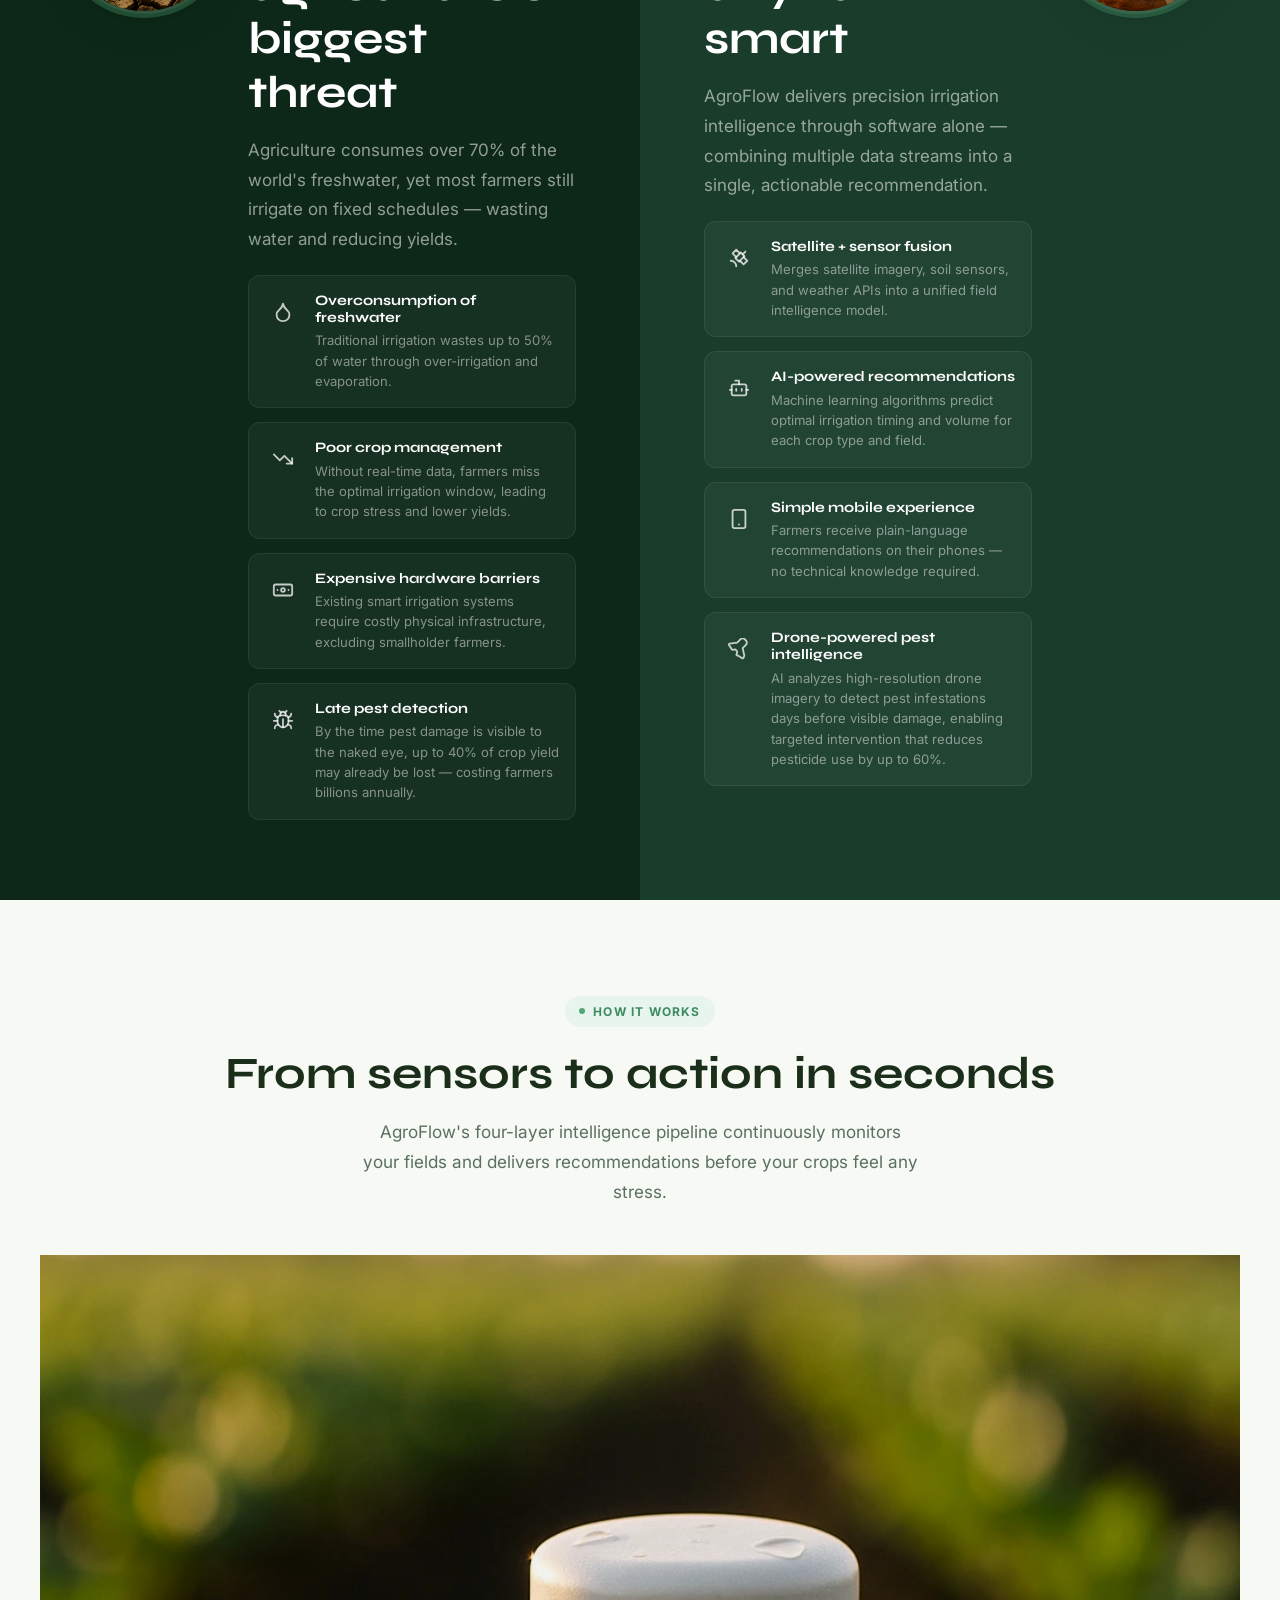
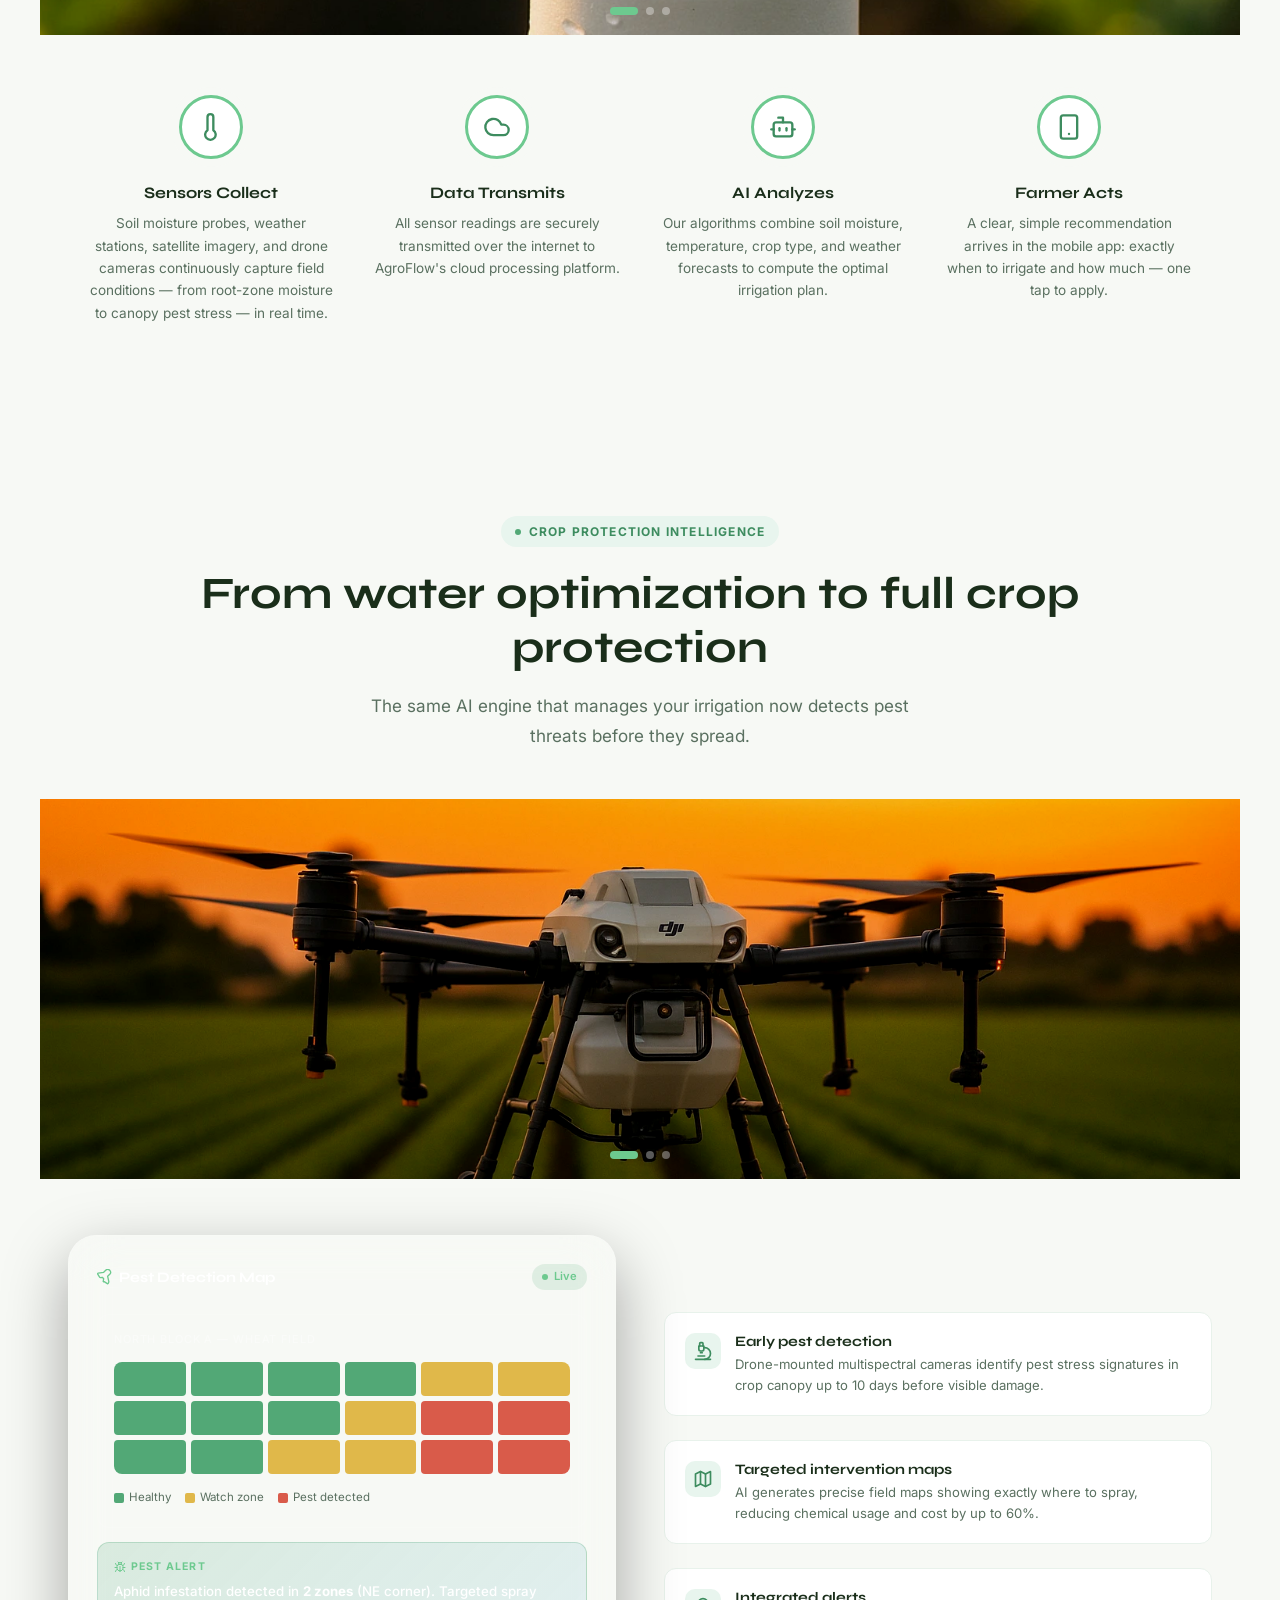
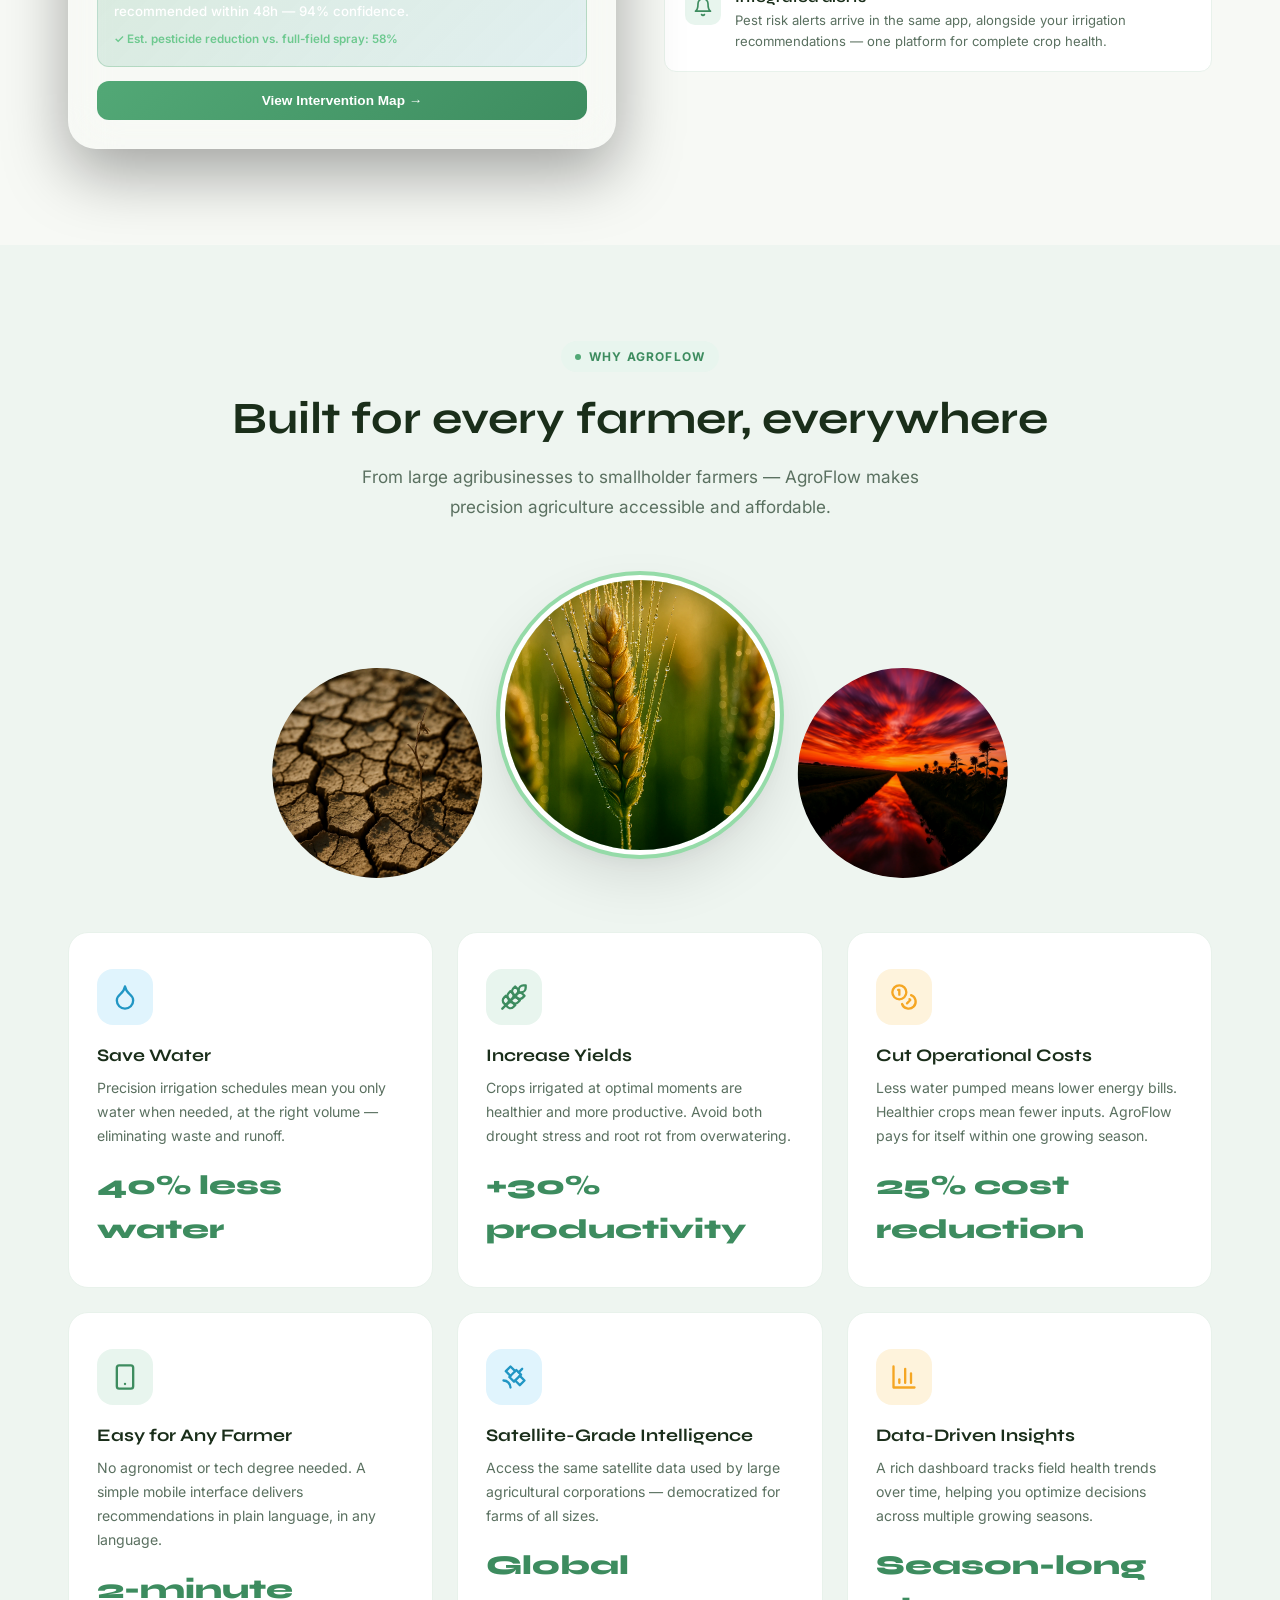
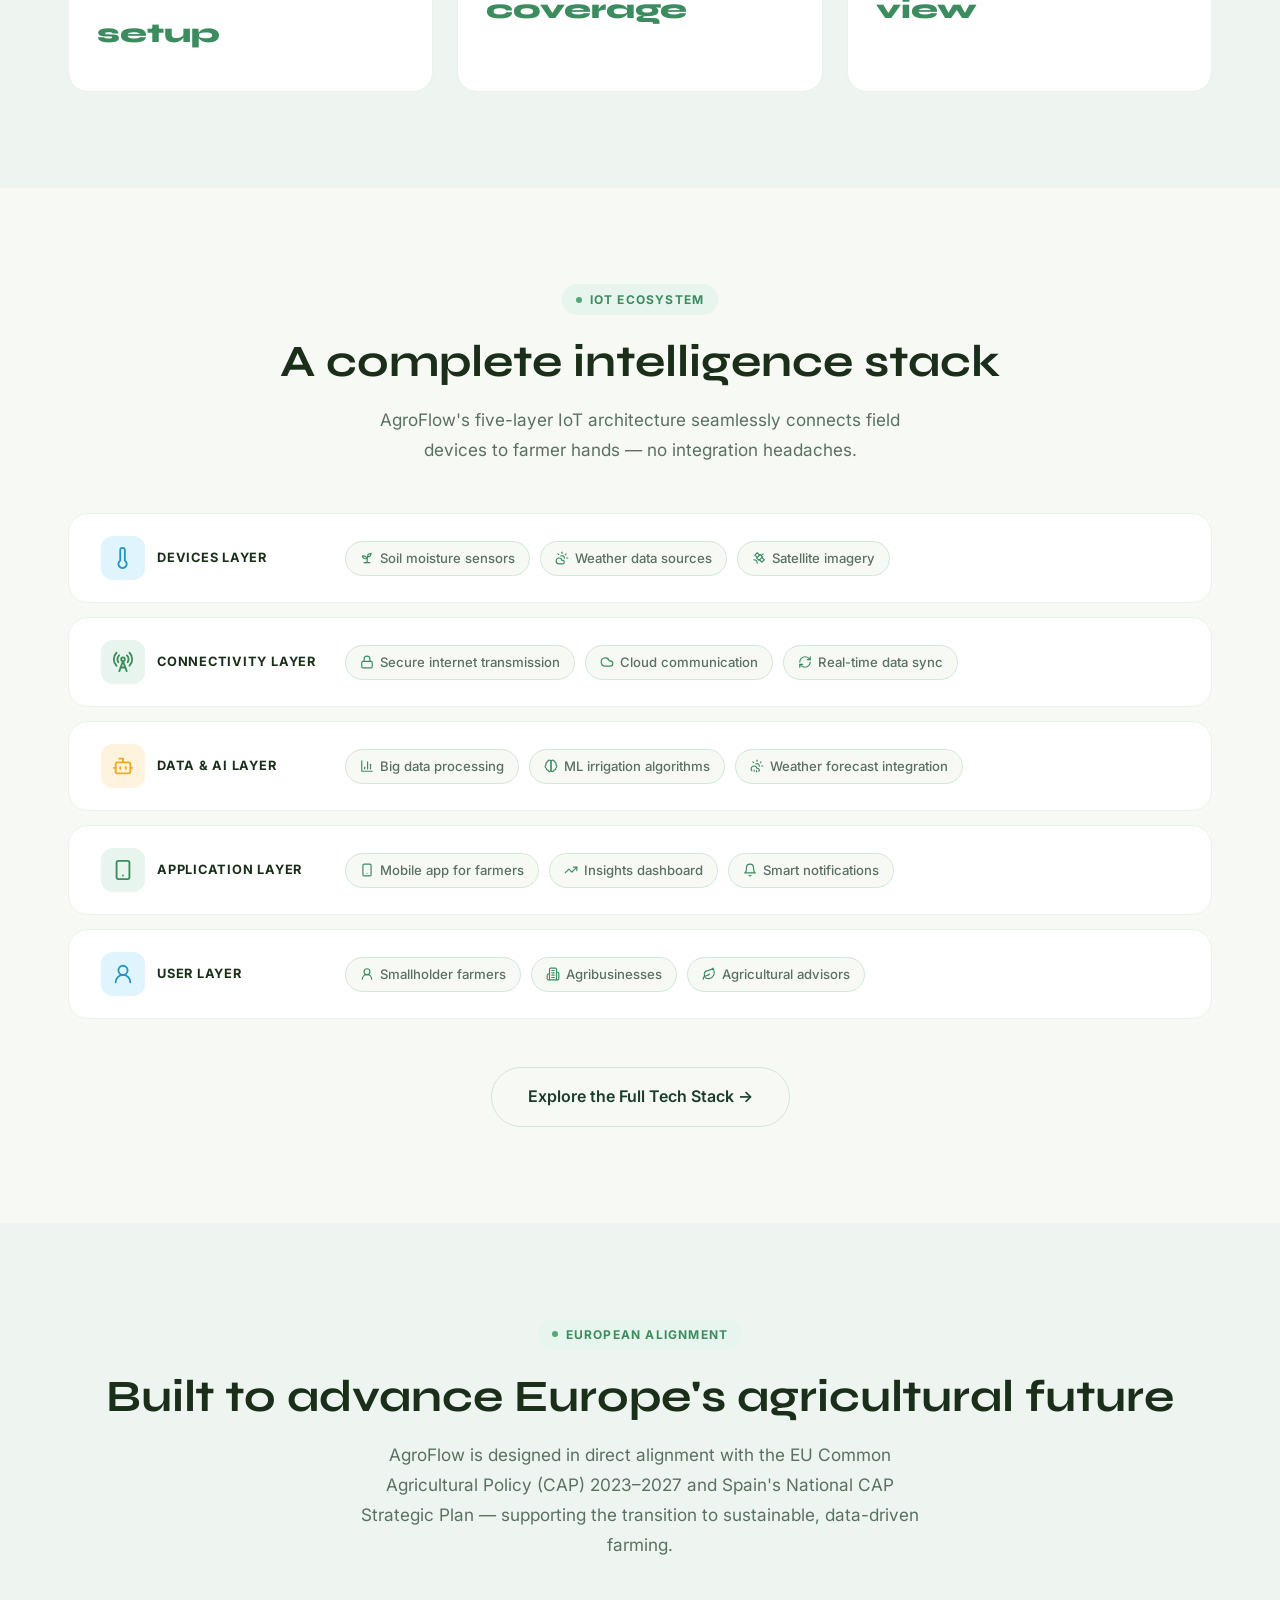
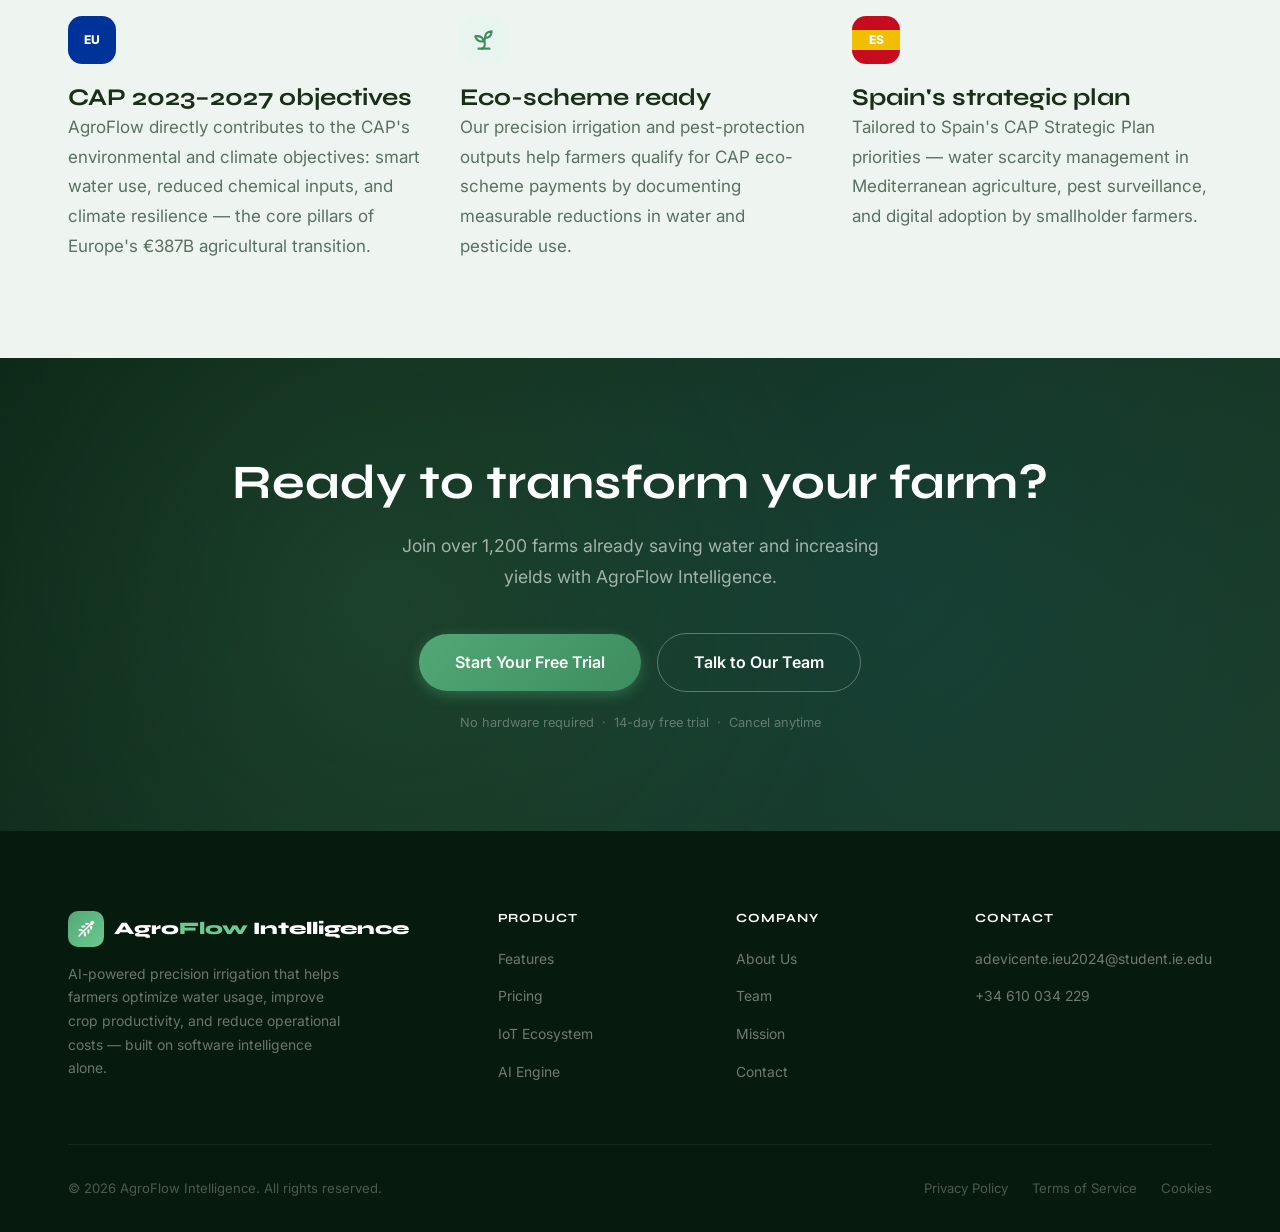
==== commit 3f4fc8c4: "Fix sensor image framing in carousel (object-position: top) Co-Authored-By: Claude Sonnet 4.6 <norep" ====
--- a/index.html
+++ b/index.html
@@ -283,7 +283,7 @@
         <p class="section-subtitle">AgroFlow's four-layer intelligence pipeline continuously monitors your fields and delivers recommendations before your crops feel any stress.</p>
       </div>
       <div class="photo-carousel" style="margin-top:48px;">
-        <img src="images/sections/sensor-in-soil.webp" alt="IoT soil moisture sensor installed in a crop field" class="carousel-slide active">
+        <img src="images/sections/sensor-in-soil.webp" alt="IoT soil moisture sensor installed in a crop field" class="carousel-slide active" style="object-position: center top;">
         <img src="images/features/iot-sensors-field.webp" alt="IoT sensor network across farmland" class="carousel-slide">
         <img src="images/hero/farm-landscape.webp" alt="Aerial view of a farm landscape" class="carousel-slide">
         <div class="carousel-dots">
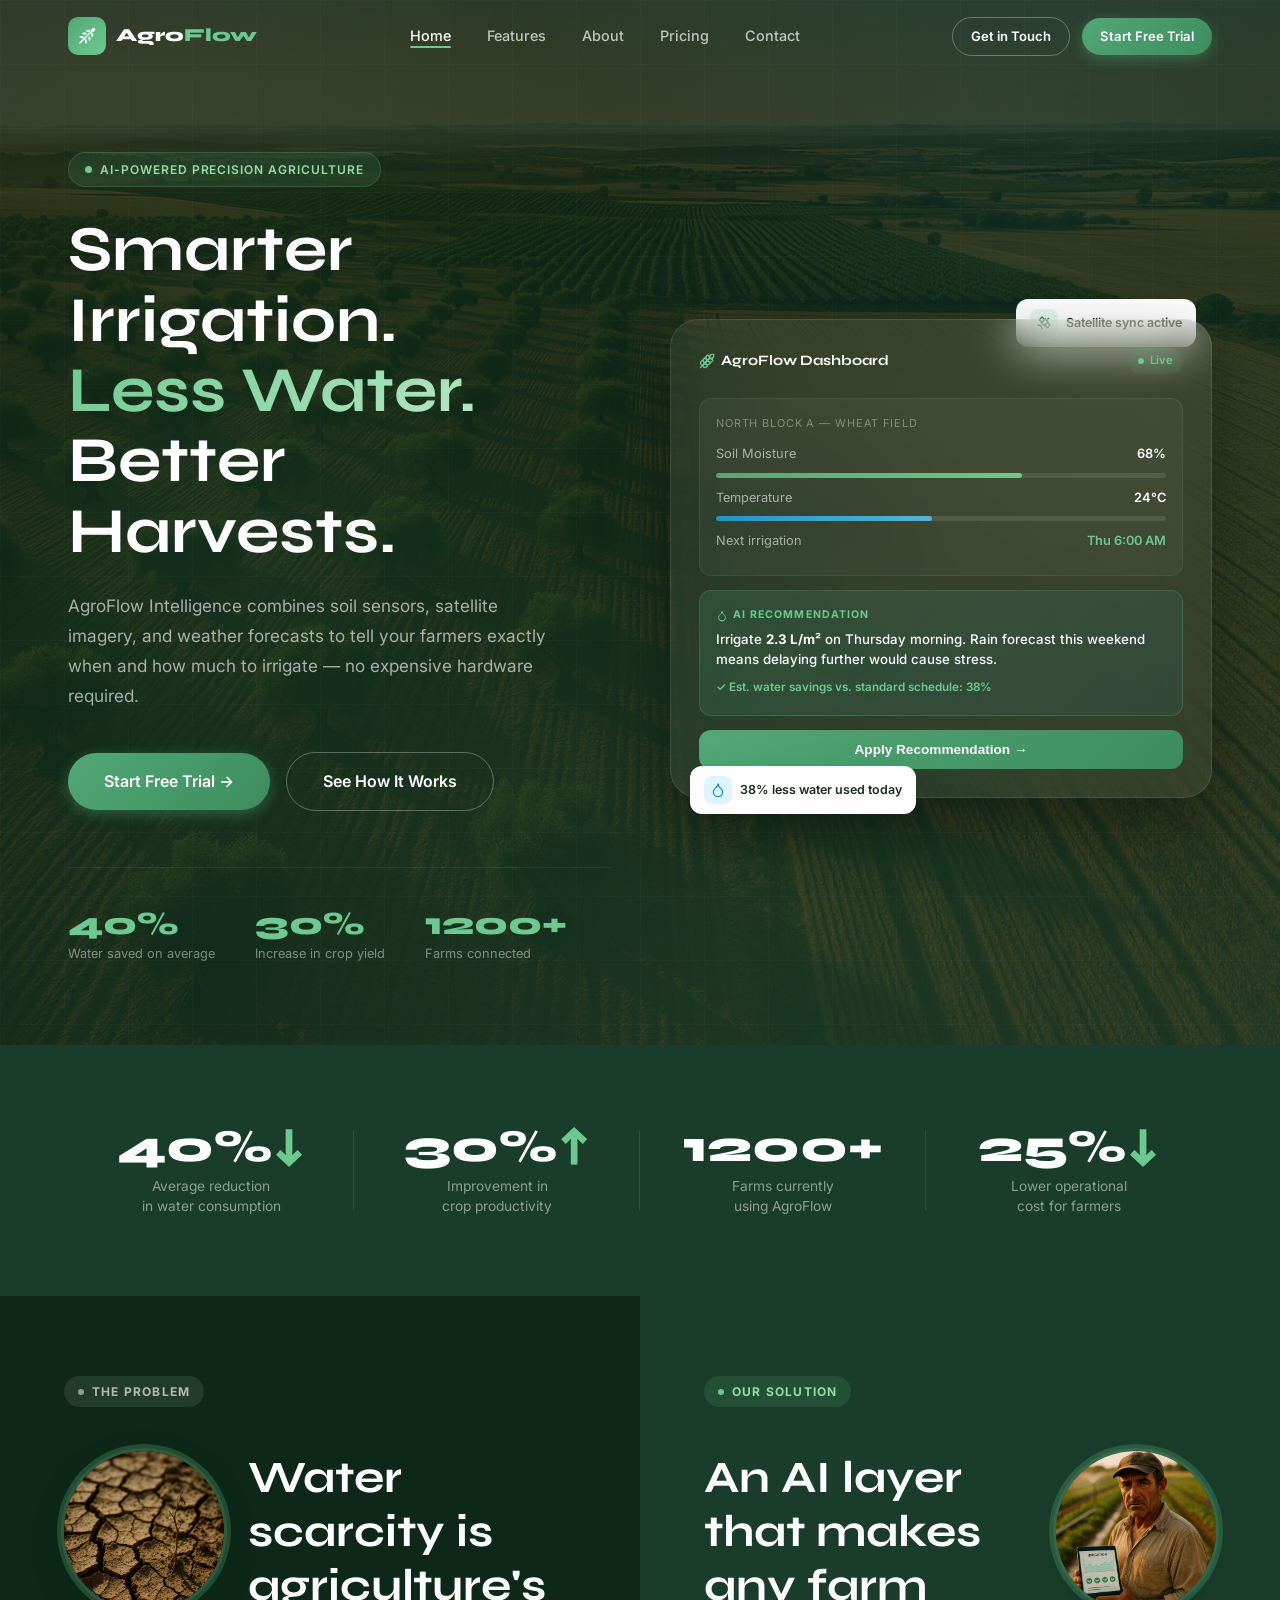
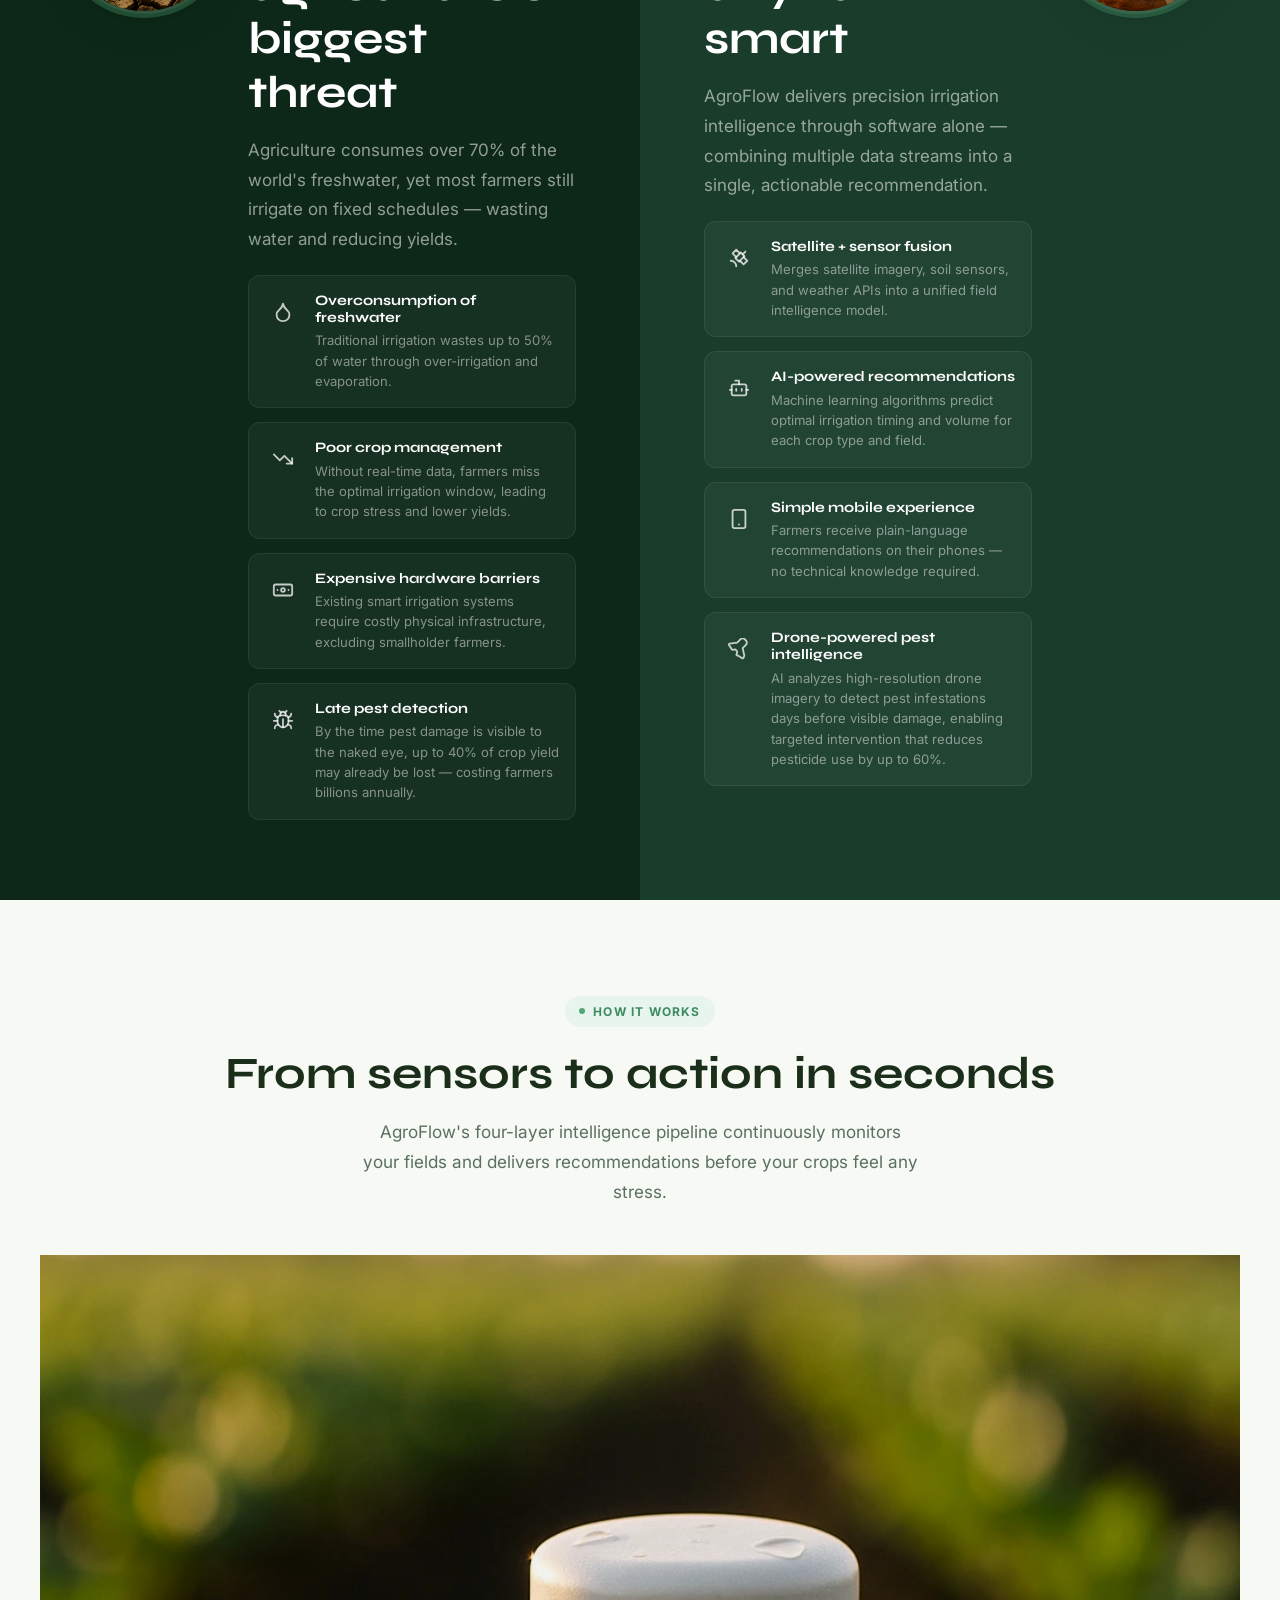
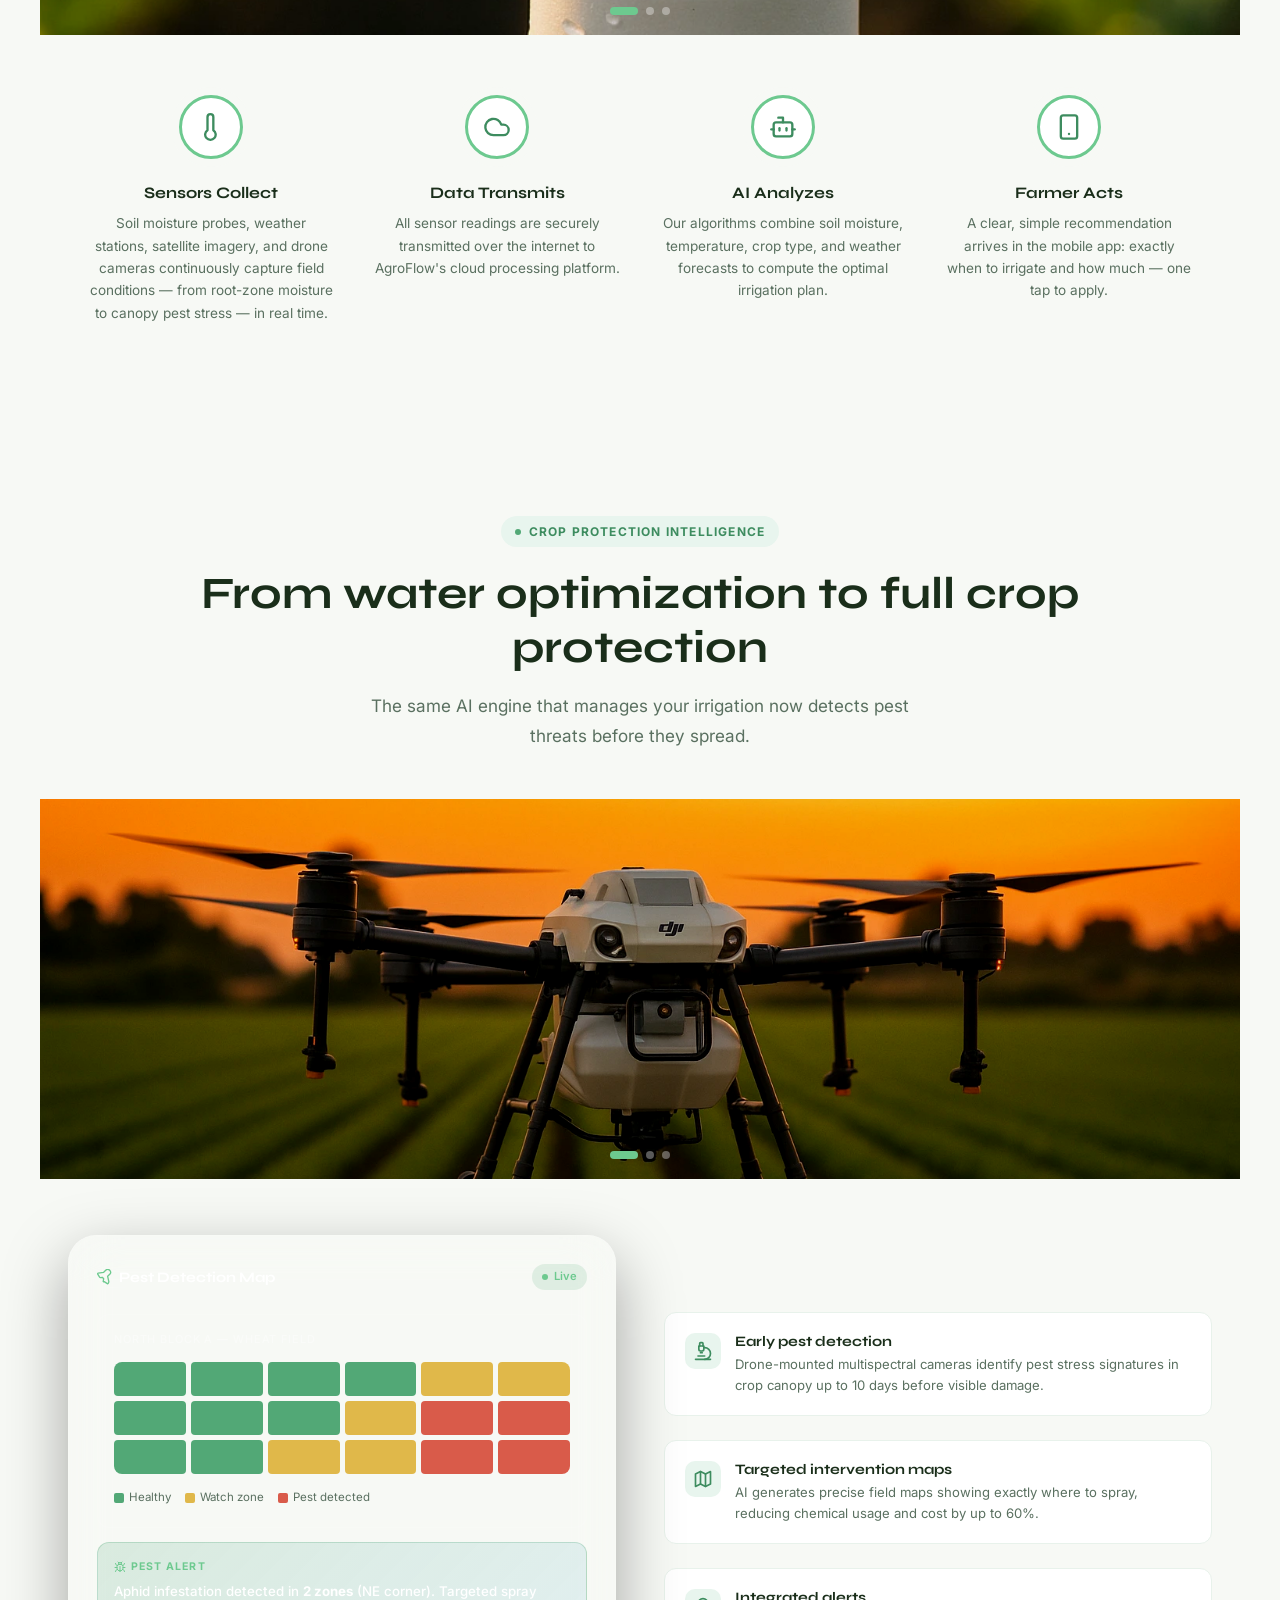
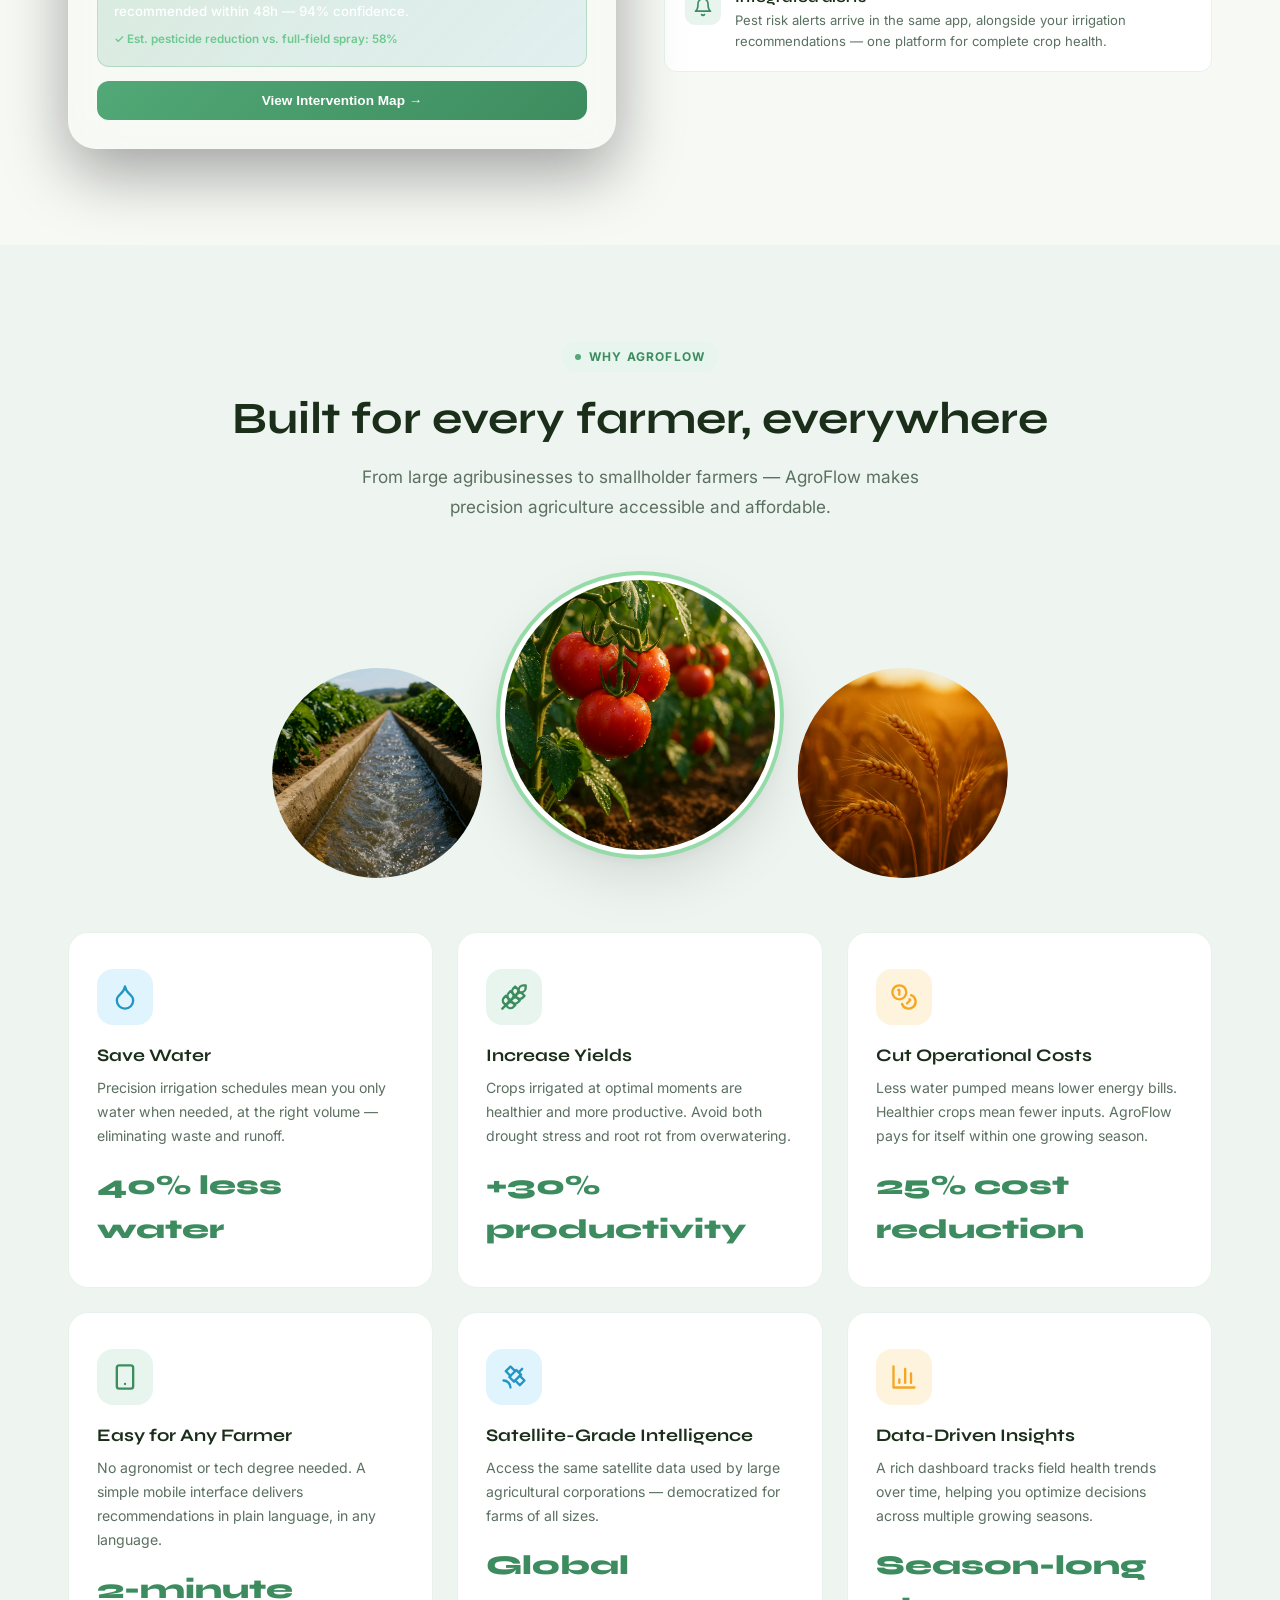
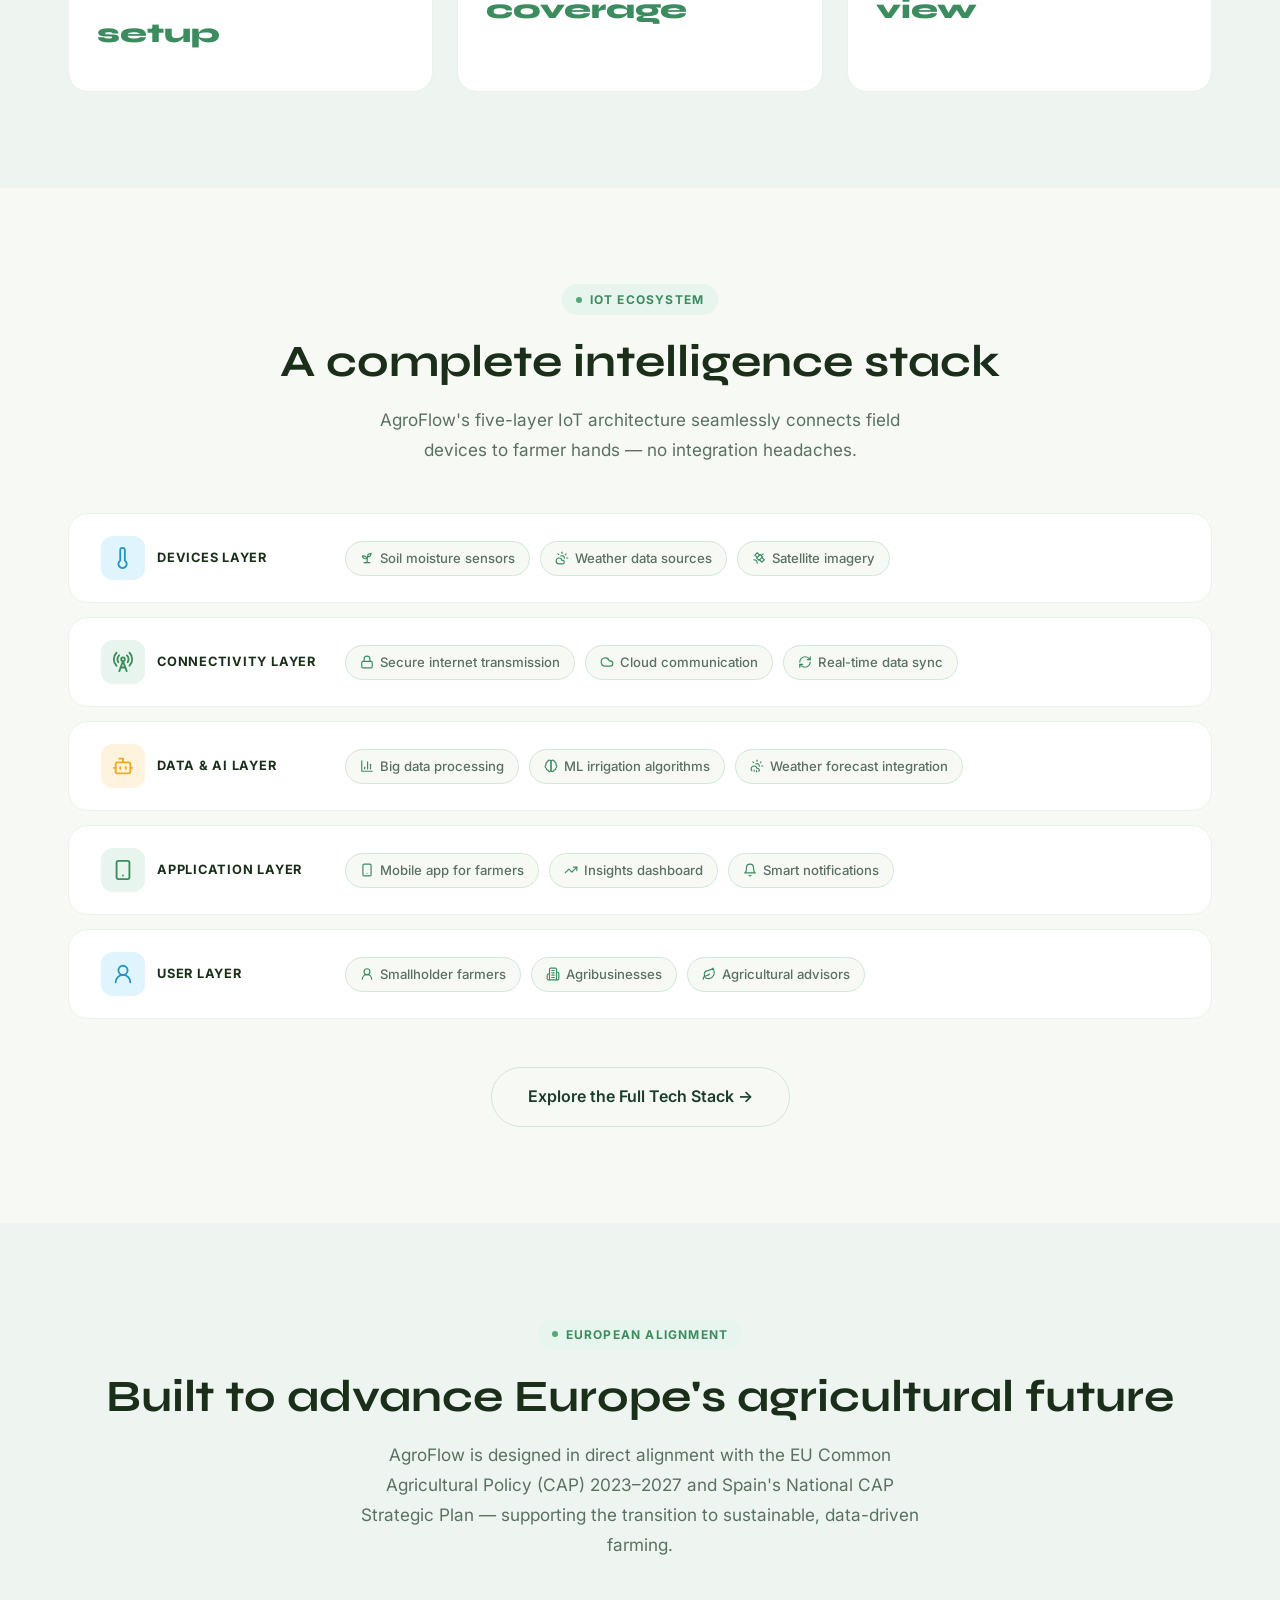
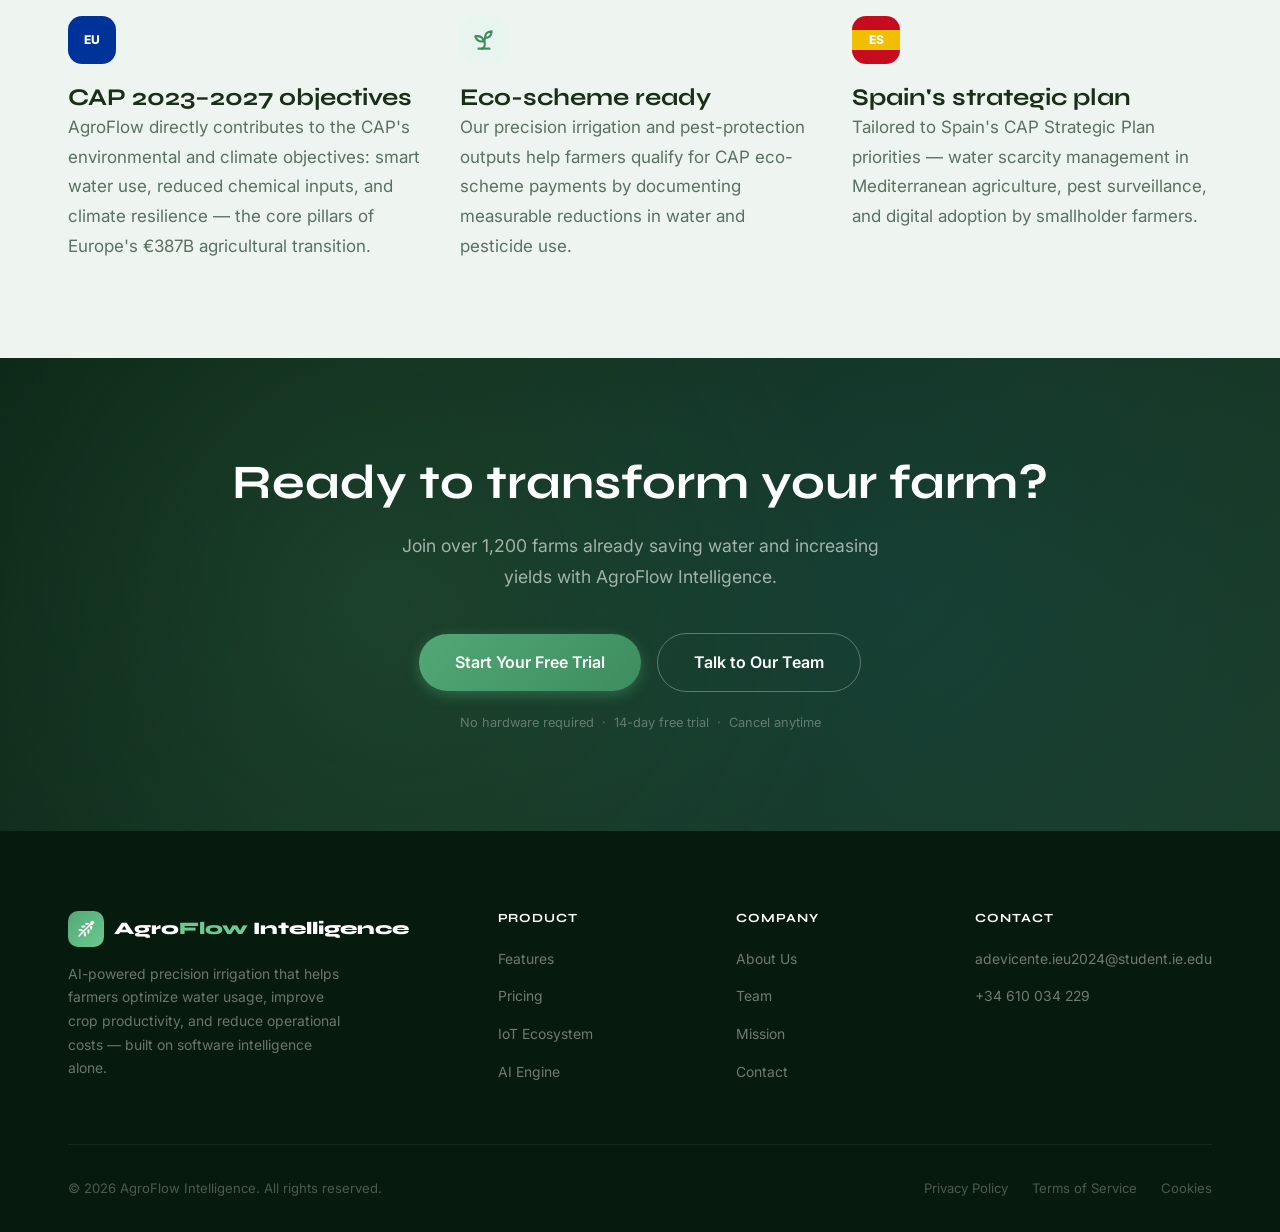
==== commit b223f5e3: "Eliminate all remaining duplicate images (9 new unique photos) Co-Authored-By: Claude Sonnet 4.6 <no" ====
--- a/index.html
+++ b/index.html
@@ -284,8 +284,8 @@
       </div>
       <div class="photo-carousel" style="margin-top:48px;">
         <img src="images/sections/sensor-in-soil.webp" alt="IoT soil moisture sensor installed in a crop field" class="carousel-slide active" style="object-position: center top;">
-        <img src="images/features/iot-sensors-field.webp" alt="IoT sensor network across farmland" class="carousel-slide">
-        <img src="images/hero/farm-landscape.webp" alt="Aerial view of a farm landscape" class="carousel-slide">
+        <img src="images/sections/realtime-data.webp" alt="Farmer checking real-time field data on smartphone" class="carousel-slide">
+        <img src="images/sections/aerial-field-rows.webp" alt="Aerial view of irrigated crop rows" class="carousel-slide">
         <div class="carousel-dots">
           <button class="carousel-dot active" aria-label="Slide 1"></button>
           <button class="carousel-dot" aria-label="Slide 2"></button>
@@ -338,8 +338,8 @@
       </div>
       <div class="photo-carousel" style="margin-top:48px;">
         <img src="images/sections/drone-over-crops.webp" alt="Agricultural drone flying over green crop rows" class="carousel-slide active">
-        <img src="images/features/satellite-imagery.webp" alt="Satellite view of agricultural fields" class="carousel-slide">
-        <img src="images/features/ai-data-visualization.webp" alt="AI data analysis visualization" class="carousel-slide">
+        <img src="images/sections/pest-detection.webp" alt="Early-stage pest damage detected on crop leaf" class="carousel-slide">
+        <img src="images/sections/thermal-crop-scan.webp" alt="Thermal NDVI crop health map on laptop" class="carousel-slide">
         <div class="carousel-dots">
           <button class="carousel-dot active" aria-label="Slide 1"></button>
           <button class="carousel-dot" aria-label="Slide 2"></button>
@@ -449,13 +449,13 @@
       </div>
       <div class="img-mosaic" style="margin-top:48px;">
         <div class="img-circle-frame">
-          <img src="images/sections/water-scarcity.webp" alt="Agricultural field" loading="lazy">
+          <img src="images/sections/irrigation-flowing.webp" alt="Water flowing through irrigation channel" loading="lazy">
         </div>
         <div class="img-circle-frame">
-          <img src="images/sections/healthy-crops.webp" alt="Rows of healthy green crops" loading="lazy">
+          <img src="images/sections/thriving-vegetables.webp" alt="Thriving ripe tomato crops" loading="lazy">
         </div>
         <div class="img-circle-frame">
-          <img src="images/about/sunset-field.webp" alt="Farm field at sunset" loading="lazy">
+          <img src="images/sections/golden-wheat.webp" alt="Golden wheat field at harvest" loading="lazy">
         </div>
       </div>
 
